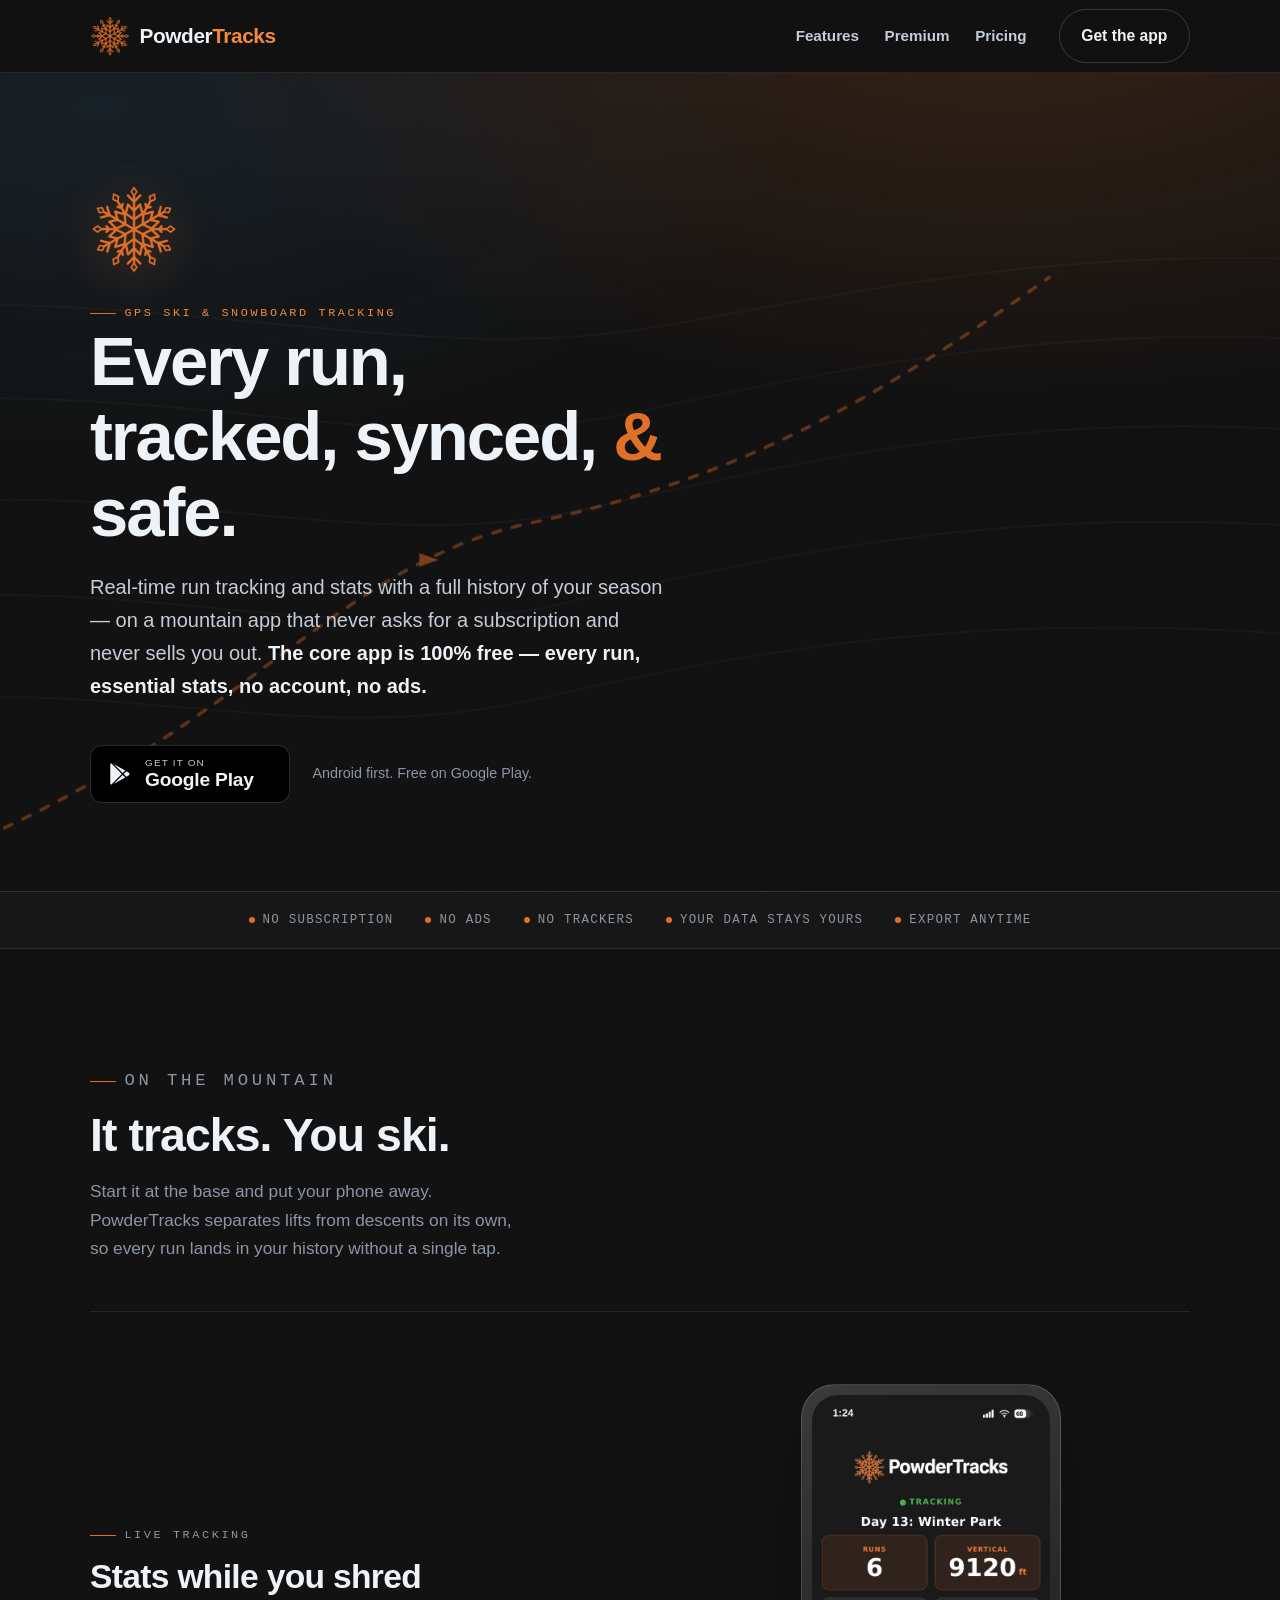
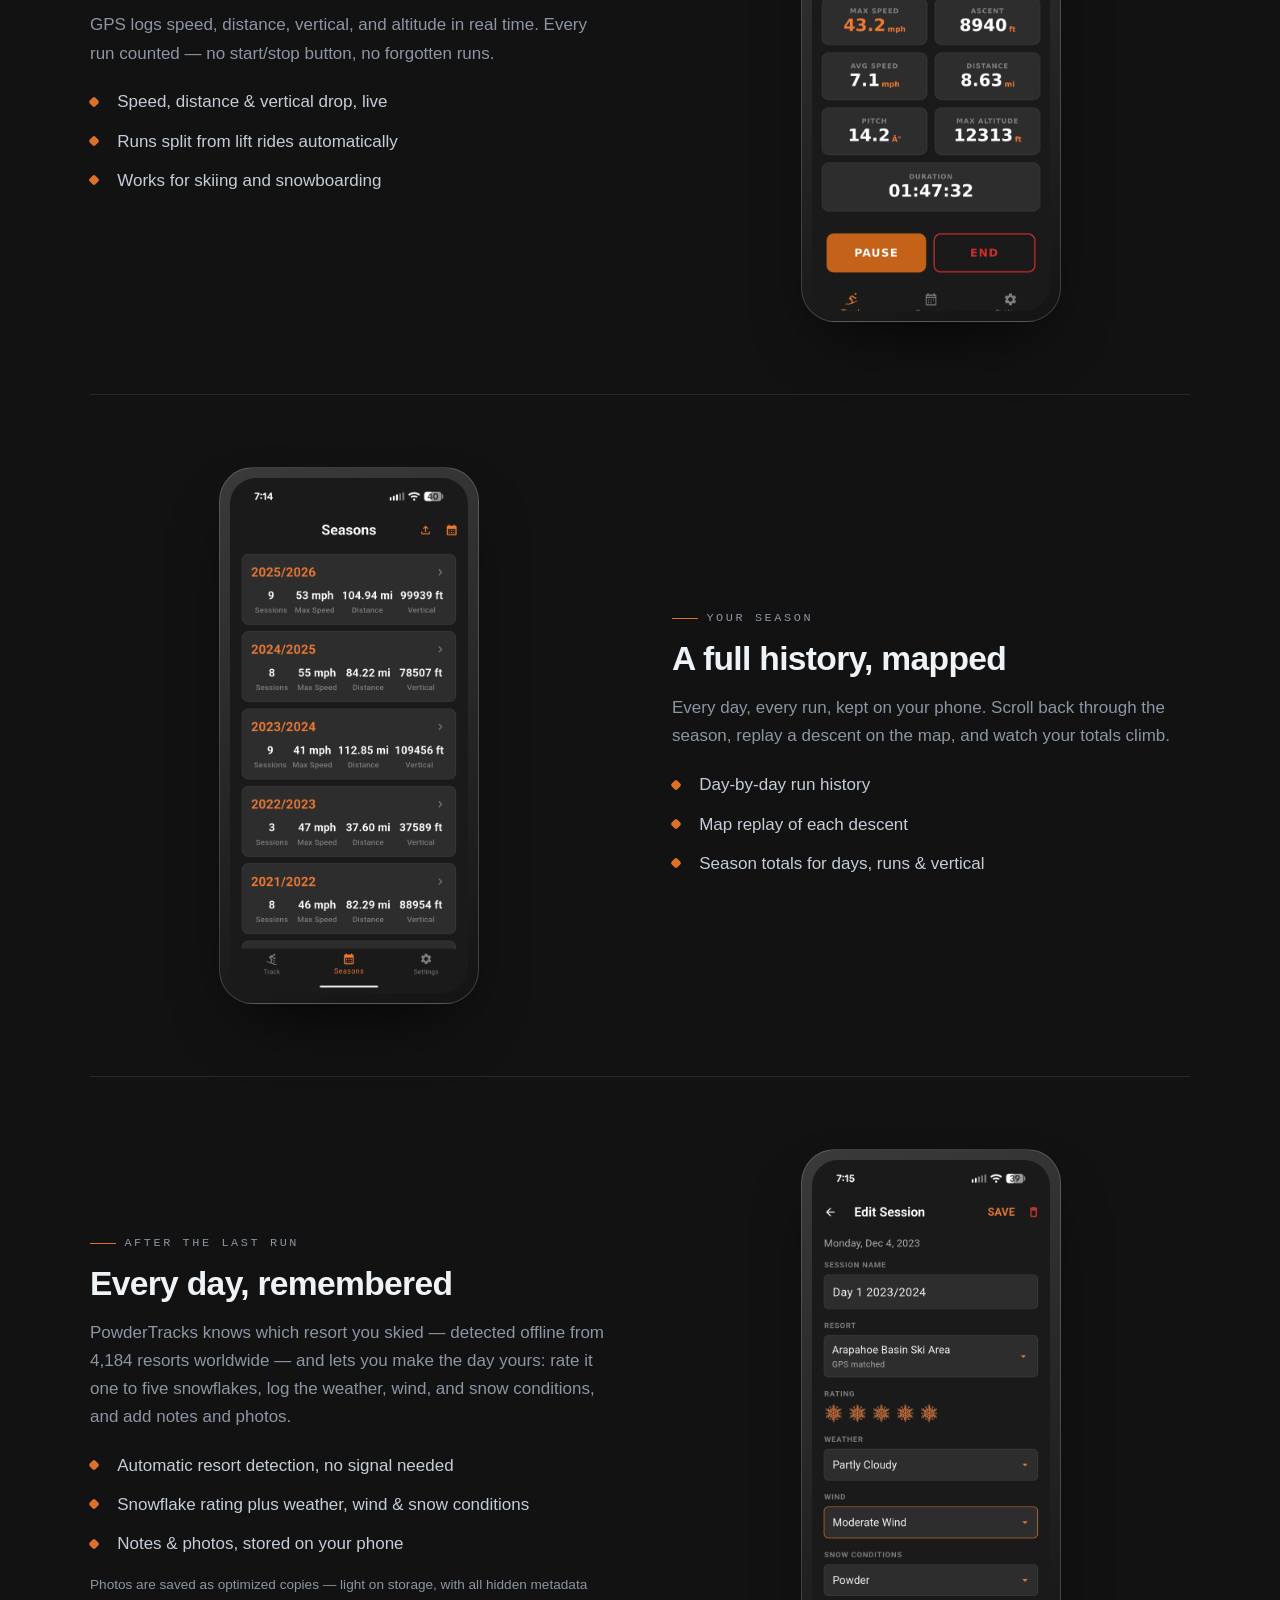
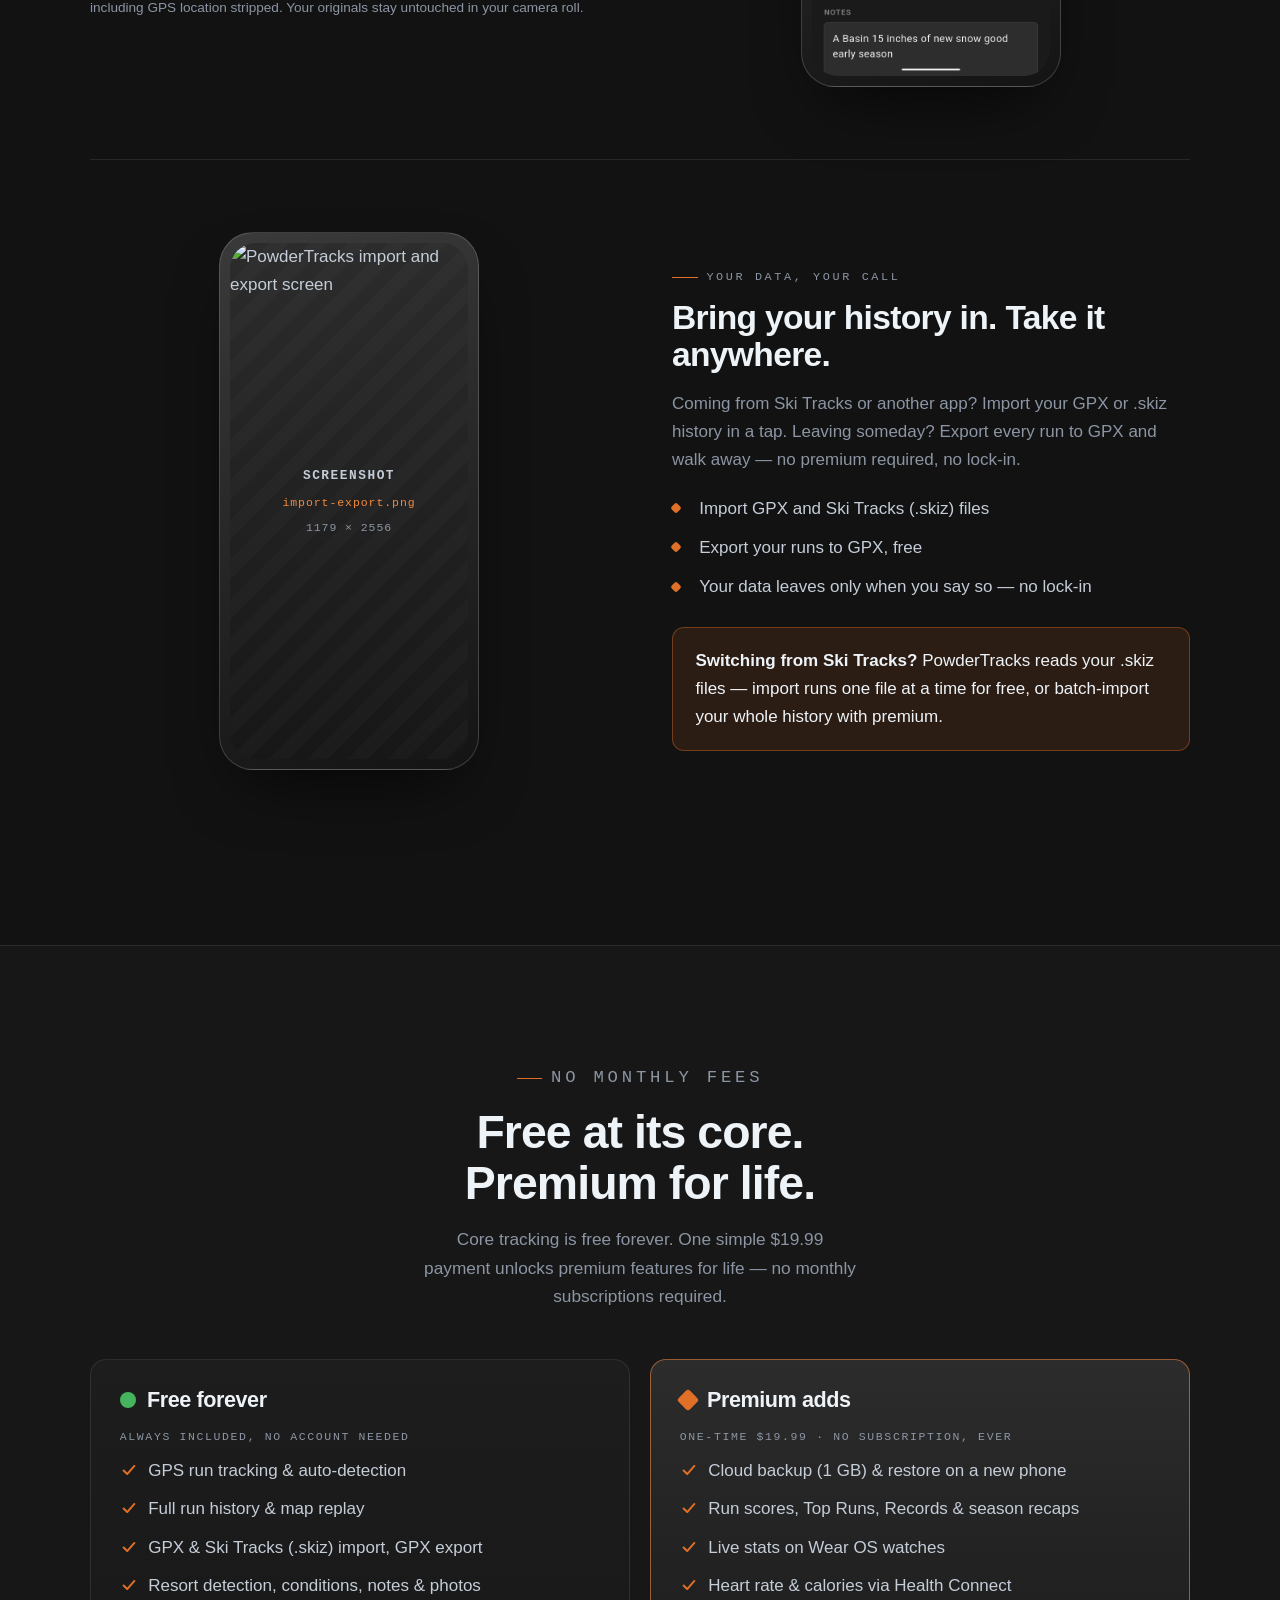
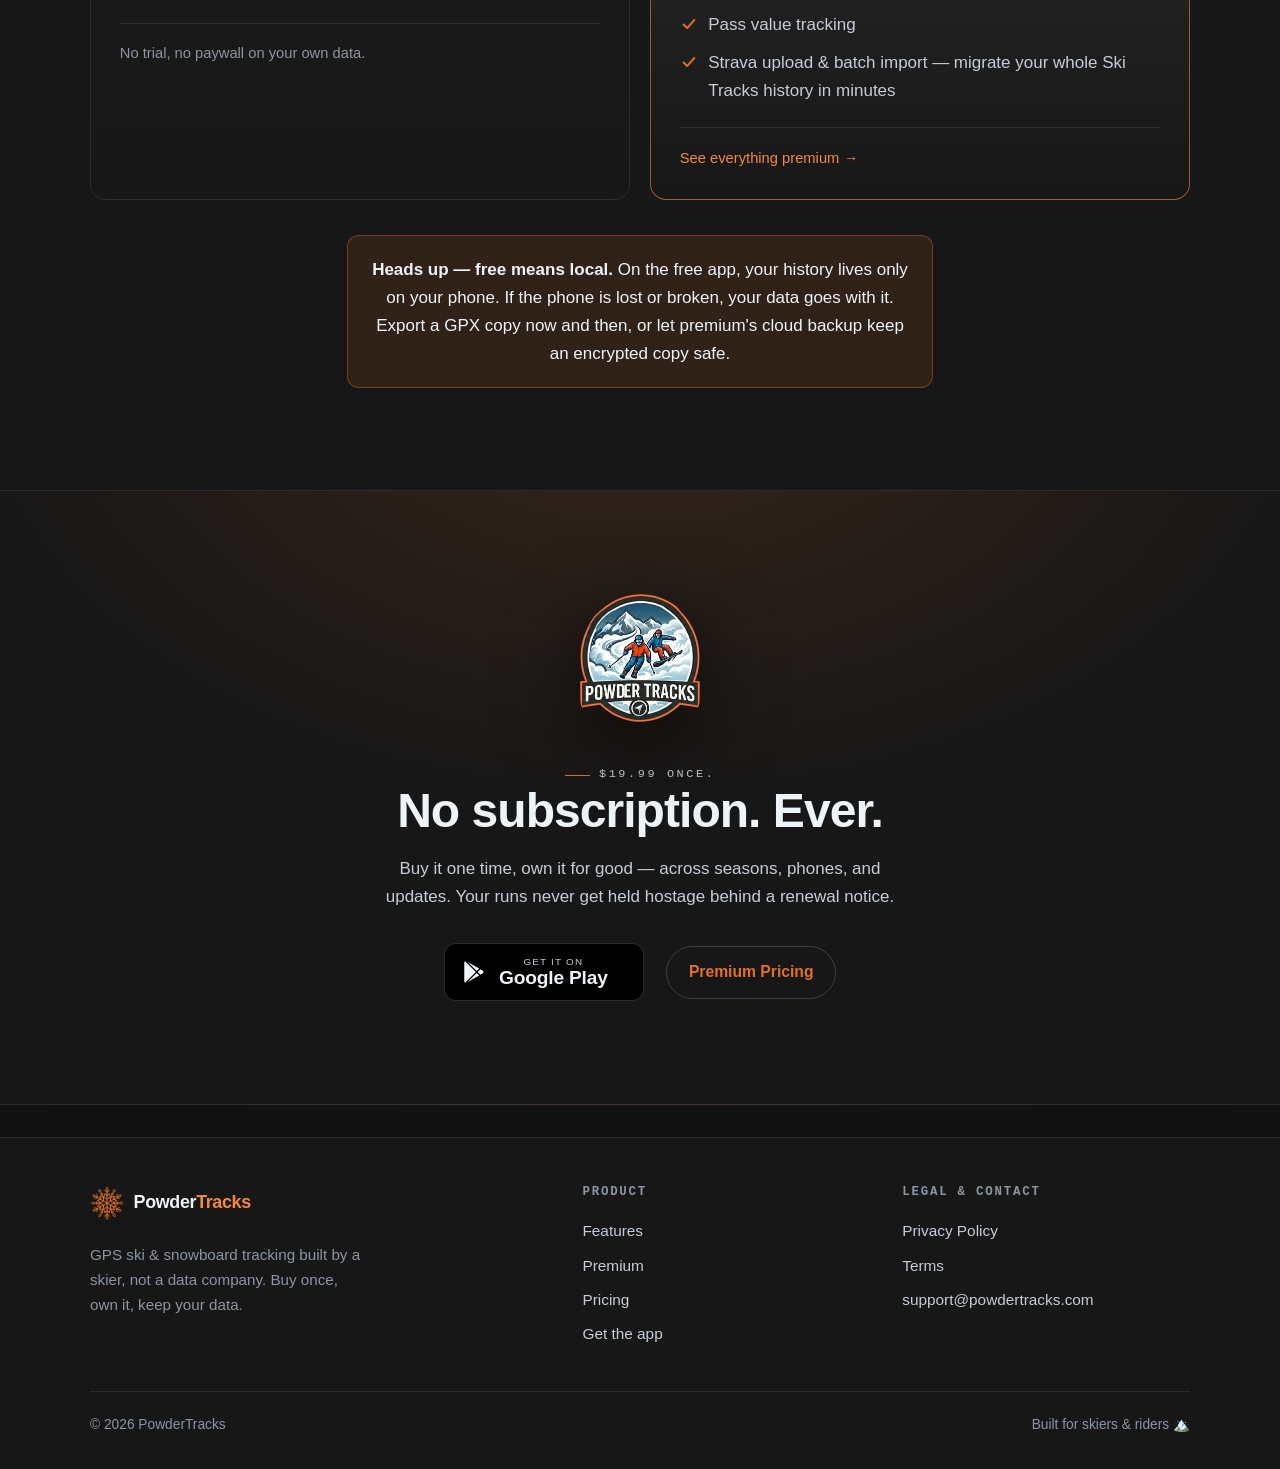
==== index.html @ b5302430 "chore: organize images into brand/social/screenshots subfolders; wire in real screenshots - images/ " ====
<!DOCTYPE html>
<html lang="en">
<head>
  <meta charset="UTF-8">
  <meta name="viewport" content="width=device-width, initial-scale=1">
  <title>PowderTracks — Every run, tracked, synced, and safe</title>
  <meta name="description" content="Free GPS ski & snowboard tracking — every run, every stat, no account. Premium is $19.99 once. No subscription, ever.">
  <meta name="theme-color" content="#121212">
  <link rel="icon" href="favicon.svg" type="image/svg+xml">
  <link rel="apple-touch-icon" href="images/brand/logo-256.png">
  <meta property="og:title" content="PowderTracks — Every run, tracked, synced, and safe">
  <meta property="og:description" content="Free GPS ski & snowboard tracking — every run, every stat, no account. Premium is $19.99 once. No subscription, ever.">
  <meta property="og:type" content="website">
  <meta property="og:image" content="images/social/og-cover.png">
  <meta name="twitter:card" content="summary_large_image">
  <meta name="twitter:image" content="images/social/og-cover.png">
  <link rel="stylesheet" href="styles.css">
</head>
<body>

  <header class="site-header">
    <div class="wrap">
      <a class="brand" href="index.html">
        <img src="images/brand/snowflake_orange_176.png" alt="" width="34" height="34">
        <span>Powder<b>Tracks</b></span>
      </a>
      <nav class="header-nav" aria-label="Primary">
        <a class="link" href="#features">Features</a>
        <a class="link" href="premium.html">Premium</a>
        <a class="link" href="pricing.html">Pricing</a>
        <a class="btn btn-ghost header-cta" href="#get">Get the app</a>
      </nav>
    </div>
  </header>

  <main>

    <!-- HERO -->
    <section class="hero">
      <svg class="hero-contours" viewBox="0 0 1200 600" preserveAspectRatio="xMidYMid slice" aria-hidden="true" focusable="false">
        <g fill="none" stroke="#ffffff" stroke-opacity="0.06" stroke-width="1.5">
          <path d="M-50 470 C 200 430 340 500 520 460 S 900 380 1250 430"/>
          <path d="M-50 400 C 210 350 360 430 540 390 S 920 300 1250 350"/>
          <path d="M-50 330 C 220 280 380 360 560 320 S 940 230 1250 280"/>
          <path d="M-50 250 C 240 210 400 290 590 250 S 960 170 1250 210"/>
          <path d="M-50 175 C 260 150 430 220 620 185 S 980 115 1250 150"/>
        </g>
        <path class="trail" d="M120 560 C 320 470 380 360 520 330 S 760 250 900 150" fill="none" stroke="#e07028" stroke-opacity="0.75" stroke-width="2.5" stroke-dasharray="6 9" stroke-linecap="round"/>
        <circle cx="120" cy="560" r="5" fill="#e07028"/>
        <!-- Marker rides DOWNHILL from summit (900,150) to base (120,560): keyPoints 1;0 reverses the path.
             Triangle points +x locally; a fixed rotate=150 aims it down-slope (down and to the left) the whole way. -->
        <path id="marker" d="M9 0 L-5 5 L-5 -5 Z" fill="#e07028" opacity="0">
          <animateMotion dur="2.4s" begin="0.5s" fill="freeze" rotate="150"
            keyPoints="1;0" keyTimes="0;1" calcMode="linear"
            path="M120 560 C 320 470 380 360 520 330 S 760 250 900 150"/>
          <set attributeName="opacity" to="1" begin="0.5s" fill="freeze"/>
        </path>
        <!-- Static fallback shown only under prefers-reduced-motion, resting at the base, same down-slope aim -->
        <path class="marker-static" d="M9 0 L-5 5 L-5 -5 Z" transform="translate(120 560) rotate(150)" fill="#e07028"/>
      </svg>

      <div class="snow" aria-hidden="true"><i></i><i></i><i></i><i></i><i></i><i></i><i></i><i></i><i></i><i></i><i></i><i></i><i></i><i></i></div>

      <div class="wrap">
        <img class="hero-badge" src="images/brand/snowflake_orange_1024.png" alt="PowderTracks" width="88" height="88">
        <p class="eyebrow">GPS ski &amp; snowboard tracking</p>
        <h1>Every run, tracked, synced, <span class="amp">&amp;</span> safe.</h1>
        <p class="hero-sub">Real-time run tracking and stats with a full history of your season — on a mountain app that never asks for a subscription and never sells you out. <strong>The core app is 100% free — every run, essential stats, no account, no ads.</strong></p>

        <div class="hero-actions" style="margin-top:2.6rem;">
          <a class="playbadge" href="#" aria-label="Get it on Google Play">
            <svg viewBox="0 0 24 24" fill="currentColor" aria-hidden="true"><path d="M3,20.5V3.5C3,2.91 3.34,2.39 3.84,2.15L13.69,12L3.84,21.85C3.34,21.6 3,21.09 3,20.5M16.81,15.12L6.05,21.34L14.54,12.85L16.81,15.12M20.16,10.81C20.5,11.08 20.75,11.5 20.75,12C20.75,12.5 20.53,12.9 20.18,13.18L17.89,14.5L15.39,12L17.89,9.5L20.16,10.81M6.05,2.66L16.81,8.88L14.54,11.15L6.05,2.66Z"/></svg>
            <span class="lines">
              <span class="small">Get it on</span>
              <span class="big">Google Play</span>
            </span>
          </a>
          <span class="hero-note">Android first. Free on Google Play.</span>
        </div>
      </div>
    </section>

    <!-- TRUST STRIP -->
    <section class="trust">
      <div class="wrap">
        <ul>
          <li>No subscription</li>
          <li>No ads</li>
          <li>No trackers</li>
          <li>Your data stays yours</li>
          <li>Export anytime</li>
        </ul>
      </div>
    </section>

    <!-- FEATURES with screenshot slots -->
    <section class="section" id="features">
      <div class="wrap">
        <div class="section-head">
          <p class="eyebrow">On the mountain</p>
          <h2>It tracks. You ski.</h2>
          <p>Start it at the base and put your phone away. PowderTracks separates lifts from descents on its own, so every run lands in your history without a single tap.</p>
        </div>

        <!-- Feature 1 -->
        <div class="feature-row">
          <div class="feature-copy">
            <p class="eyebrow">Live tracking</p>
            <h3>Stats while you shred</h3>
            <p>GPS logs speed, distance, vertical, and altitude in real time. Every run counted — no start/stop button, no forgotten runs.</p>
            <ul class="feature-list">
              <li>Speed, distance &amp; vertical drop, live</li>
              <li>Runs split from lift rides automatically</li>
              <li>Works for skiing and snowboarding</li>
            </ul>
          </div>
          <div class="feature-media">
            <div class="phone">
              <div class="phone-screen">
                <img src="images/screenshots/live-tracking.png" alt="PowderTracks live run tracking screen" width="1179" height="2556" loading="lazy">
              </div>
            </div>
          </div>
        </div>

        <!-- Feature 2 -->
        <div class="feature-row reverse">
          <div class="feature-copy">
            <p class="eyebrow">Your season</p>
            <h3>A full history, mapped</h3>
            <p>Every day, every run, kept on your phone. Scroll back through the season, replay a descent on the map, and watch your totals climb.</p>
            <ul class="feature-list">
              <li>Day-by-day run history</li>
              <li>Map replay of each descent</li>
              <li>Season totals for days, runs &amp; vertical</li>
            </ul>
          </div>
          <div class="feature-media">
            <div class="phone">
              <div class="phone-screen">
                <img src="images/screenshots/history.png" alt="PowderTracks run history and map screen" width="1179" height="2556" loading="lazy">
              </div>
            </div>
          </div>
        </div>

        <!-- Feature 3 (free): Day details -->
        <div class="feature-row">
          <div class="feature-copy">
            <p class="eyebrow">After the last run</p>
            <h3>Every day, remembered</h3>
            <p>PowderTracks knows which resort you skied — detected offline from 4,184 resorts worldwide — and lets you make the day yours: rate it one to five snowflakes, log the weather, wind, and snow conditions, and add notes and photos.</p>
            <ul class="feature-list">
              <li>Automatic resort detection, no signal needed</li>
              <li>Snowflake rating plus weather, wind &amp; snow conditions</li>
              <li>Notes &amp; photos, stored on your phone</li>
            </ul>
            <p style="font-size:.85rem;">Photos are saved as optimized copies — light on storage, with all hidden metadata including GPS location stripped. Your originals stay untouched in your camera roll.</p>
          </div>
          <div class="feature-media">
            <div class="phone">
              <div class="phone-screen">
                <img src="images/screenshots/day-details.png" alt="PowderTracks day details screen — resort, rating, conditions, notes and photos" width="1179" height="2556" loading="lazy">
              </div>
            </div>
          </div>
        </div>

        <!-- Feature 4 -->
        <div class="feature-row reverse">
          <div class="feature-copy">
            <p class="eyebrow">Your data, your call</p>
            <h3>Bring your history in. Take it anywhere.</h3>
            <p>Coming from Ski Tracks or another app? Import your GPX or .skiz history in a tap. Leaving someday? Export every run to GPX and walk away — no premium required, no lock-in.</p>
            <ul class="feature-list">
              <li>Import GPX and Ski Tracks (.skiz) files</li>
              <li>Export your runs to GPX, free</li>
              <li>Your data leaves only when you say so — no lock-in</li>
            </ul>
            <div class="callout">
              <p><strong>Switching from Ski Tracks?</strong> PowderTracks reads your .skiz files — import runs one file at a time for free, or batch-import your whole history with premium.</p>
            </div>
          </div>
          <div class="feature-media">
            <div class="phone">
              <div class="phone-screen">
                <!-- TODO: drop in real 1179×2556 PNG at images/screenshots/import-export.png -->
                <img src="images/screenshots/import-export.png" alt="PowderTracks import and export screen" width="1179" height="2556" loading="lazy">
                <div class="ph-label" aria-hidden="true"><b>Screenshot</b><span>import-export.png</span>1179 × 2556</div>
              </div>
            </div>
          </div>
        </div>
      </div>
    </section>

    <!-- FREE vs PREMIUM -->
    <section class="section" id="whats-included" style="background:var(--ink-2);border-top:1px solid var(--line);">
      <div class="wrap">
        <div class="section-head center">
          <p class="eyebrow" style="justify-content:center;">No monthly fees</p>
          <h2>Free at its core.<br>Premium for life.</h2>
          <p style="margin-inline:auto;">Core tracking is free forever. One simple $19.99 payment unlocks premium features for life — no monthly subscriptions required.</p>
        </div>

        <div class="tiers">
          <div class="tier">
            <div class="tier-head">
              <span class="marker green" aria-hidden="true"></span>
              <h3>Free forever</h3>
            </div>
            <p class="kicker">Always included, no account needed</p>
            <ul>
              <li><svg viewBox="0 0 20 20" fill="none" stroke="currentColor" stroke-width="2.2" stroke-linecap="round" stroke-linejoin="round" aria-hidden="true"><path d="M4 10.5l4 4 8-9"/></svg>GPS run tracking &amp; auto-detection</li>
              <li><svg viewBox="0 0 20 20" fill="none" stroke="currentColor" stroke-width="2.2" stroke-linecap="round" stroke-linejoin="round" aria-hidden="true"><path d="M4 10.5l4 4 8-9"/></svg>Full run history &amp; map replay</li>
              <li><svg viewBox="0 0 20 20" fill="none" stroke="currentColor" stroke-width="2.2" stroke-linecap="round" stroke-linejoin="round" aria-hidden="true"><path d="M4 10.5l4 4 8-9"/></svg>GPX &amp; Ski Tracks (.skiz) import, GPX export</li>
              <li><svg viewBox="0 0 20 20" fill="none" stroke="currentColor" stroke-width="2.2" stroke-linecap="round" stroke-linejoin="round" aria-hidden="true"><path d="M4 10.5l4 4 8-9"/></svg>Resort detection, conditions, notes &amp; photos</li>
            </ul>
            <p class="foot">No trial, no paywall on your own data.</p>
          </div>

          <div class="tier premium">
            <div class="tier-head">
              <span class="marker diamond" aria-hidden="true"></span>
              <h3>Premium adds</h3>
            </div>
            <p class="kicker">One-time $19.99 · no subscription, ever</p>
            <ul>
              <li><svg viewBox="0 0 20 20" fill="none" stroke="currentColor" stroke-width="2.2" stroke-linecap="round" stroke-linejoin="round" aria-hidden="true"><path d="M4 10.5l4 4 8-9"/></svg>Cloud backup (1&nbsp;GB) &amp; restore on a new phone</li>
              <li><svg viewBox="0 0 20 20" fill="none" stroke="currentColor" stroke-width="2.2" stroke-linecap="round" stroke-linejoin="round" aria-hidden="true"><path d="M4 10.5l4 4 8-9"/></svg>Run scores, Top Runs, Records &amp; season recaps</li>
              <li><svg viewBox="0 0 20 20" fill="none" stroke="currentColor" stroke-width="2.2" stroke-linecap="round" stroke-linejoin="round" aria-hidden="true"><path d="M4 10.5l4 4 8-9"/></svg>Live stats on Wear OS watches</li>
              <li><svg viewBox="0 0 20 20" fill="none" stroke="currentColor" stroke-width="2.2" stroke-linecap="round" stroke-linejoin="round" aria-hidden="true"><path d="M4 10.5l4 4 8-9"/></svg>Heart rate &amp; calories via Health Connect</li>
              <li><svg viewBox="0 0 20 20" fill="none" stroke="currentColor" stroke-width="2.2" stroke-linecap="round" stroke-linejoin="round" aria-hidden="true"><path d="M4 10.5l4 4 8-9"/></svg>Pass value tracking</li>
              <li><svg viewBox="0 0 20 20" fill="none" stroke="currentColor" stroke-width="2.2" stroke-linecap="round" stroke-linejoin="round" aria-hidden="true"><path d="M4 10.5l4 4 8-9"/></svg>Strava upload &amp; batch import — migrate your whole Ski Tracks history in minutes</li>
            </ul>
            <p class="foot"><a href="premium.html">See everything premium →</a></p>
          </div>
        </div>

        <div class="callout center" style="margin-top:2.2rem;max-width:62ch;">
          <p><strong>Heads up — free means local.</strong> On the free app, your history lives only on your phone. If the phone is lost or broken, your data goes with it. Export a GPX copy now and then, or let premium's cloud backup keep an encrypted copy safe.</p>
        </div>
      </div>
    </section>

    <!-- MANIFESTO + DOWNLOAD -->
    <section class="section band" id="get">
      <div class="wrap">
        <img class="appicon" src="images/brand/logo-256.png" alt="PowderTracks app icon" width="120" height="128">
        <p class="eyebrow" style="justify-content:center;">$19.99 once.</p>
        <h2>No subscription. Ever.</h2>
        <p>Buy it one time, own it for good — across seasons, phones, and updates. Your runs never get held hostage behind a renewal notice.</p>
        <div class="hero-actions">
          <a class="playbadge" href="#" aria-label="Get it on Google Play">
            <svg viewBox="0 0 24 24" fill="currentColor" aria-hidden="true"><path d="M3,20.5V3.5C3,2.91 3.34,2.39 3.84,2.15L13.69,12L3.84,21.85C3.34,21.6 3,21.09 3,20.5M16.81,15.12L6.05,21.34L14.54,12.85L16.81,15.12M20.16,10.81C20.5,11.08 20.75,11.5 20.75,12C20.75,12.5 20.53,12.9 20.18,13.18L17.89,14.5L15.39,12L17.89,9.5L20.16,10.81M6.05,2.66L16.81,8.88L14.54,11.15L6.05,2.66Z"/></svg>
            <span class="lines">
              <span class="small">Get it on</span>
              <span class="big">Google Play</span>
            </span>
          </a>
          <a class="btn btn-outline" href="pricing.html">Premium Pricing</a>
        </div>
      </div>
    </section>

  </main>

  <footer class="site-footer">
    <div class="wrap">
      <div class="footer-grid">
        <div class="footer-brand">
          <a class="brand" href="index.html">
            <img src="images/brand/snowflake_orange_176.png" alt="" width="30" height="30">
            <span>Powder<b>Tracks</b></span>
          </a>
          <p>GPS ski &amp; snowboard tracking built by a skier, not a data company. Buy once, own it, keep your data.</p>
        </div>
        <div class="footer-col">
          <h4>Product</h4>
          <a href="#features">Features</a>
          <a href="premium.html">Premium</a>
          <a href="pricing.html">Pricing</a>
          <a href="#get">Get the app</a>
        </div>
        <div class="footer-col">
          <h4>Legal &amp; contact</h4>
          <a href="privacy.html">Privacy Policy</a>
          <a href="terms.html">Terms</a>
          <a href="mailto:support@powdertracks.com">support@powdertracks.com</a>
        </div>
      </div>
      <div class="footer-base">
        <span>© 2026 PowderTracks</span>
        <span>Built for skiers &amp; riders 🏔️</span>
      </div>
    </div>
  </footer>

</body>
</html>
---- styles.css ----
/* PowderTracks marketing site
   Dark theme · brand orange #E07028 · mobile-first · no external requests
   ------------------------------------------------------------------ */

*,
*::before,
*::after { box-sizing: border-box; }

* { margin: 0; }

:root {
  /* Surfaces — app-matched near-black neutrals */
  --ink:        #121212;
  --ink-2:      #171717;
  --surface:    #1d1d1d;
  --surface-2:  #2c2c2c;
  --line:       rgba(255, 255, 255, .09);
  --line-strong:rgba(255, 255, 255, .17);

  /* Ink on dark */
  --snow:       #eef3f8;
  --snow-dim:   #c4cdd8;
  --muted:      #8b95a3;

  /* Brand */
  --orange:     #e07028;
  --orange-2:   #f3893c;
  --orange-soft:rgba(224, 112, 40, .13);

  /* Trail markers (ski difficulty vernacular) */
  --green:      #46b45f;
  --blue:       #4b9fe1;

  /* Type */
  --sans: -apple-system, BlinkMacSystemFont, "Segoe UI", Roboto, Helvetica, Arial, "Apple Color Emoji", sans-serif;
  --mono: ui-monospace, "SF Mono", "Cascadia Code", "Roboto Mono", Menlo, Consolas, monospace;

  /* Layout */
  --wrap: 1140px;
  --gap:  clamp(1.25rem, 4vw, 2.5rem);
  --radius: 16px;
}

html {
  -webkit-text-size-adjust: 100%;
  scroll-behavior: smooth;
}

body {
  font-family: var(--sans);
  background: var(--ink);
  color: var(--snow-dim);
  line-height: 1.65;
  font-size: 1.0625rem;
  -webkit-font-smoothing: antialiased;
  text-rendering: optimizeLegibility;
  overflow-x: hidden;
}

@media (prefers-reduced-motion: reduce) {
  html { scroll-behavior: auto; }
  * { animation-duration: .001ms !important; animation-iteration-count: 1 !important; transition-duration: .001ms !important; }
}

img { max-width: 100%; display: block; height: auto; }
a { color: var(--orange-2); text-decoration: none; }
a:hover { color: var(--orange); }

:focus-visible {
  outline: 2px solid var(--orange-2);
  outline-offset: 3px;
  border-radius: 4px;
}

h1, h2, h3, h4 {
  color: var(--snow);
  line-height: 1.1;
  font-weight: 800;
  letter-spacing: -.02em;
}

.wrap { width: 100%; max-width: var(--wrap); margin-inline: auto; padding-inline: 1.25rem; }

/* Eyebrow — instrument-panel label ------------------------------- */
.eyebrow {
  font-family: var(--mono);
  font-size: .74rem;
  letter-spacing: .22em;
  text-transform: uppercase;
  color: var(--orange-2);
  display: inline-flex;
  align-items: center;
  gap: .55rem;
}
.eyebrow::before {
  content: "";
  width: 1.6rem;
  height: 1px;
  background: var(--orange);
}

/* Buttons -------------------------------------------------------- */
.btn {
  display: inline-flex;
  align-items: center;
  gap: .5rem;
  font-weight: 700;
  font-size: .98rem;
  padding: .8rem 1.35rem;
  border-radius: 999px;
  border: 1px solid transparent;
  cursor: pointer;
  transition: transform .15s ease, background .15s ease, border-color .15s ease;
  white-space: nowrap;
}
.btn-primary {
  background: var(--orange);
  color: #180b02;
}
.btn-primary:hover { background: var(--orange-2); color: #180b02; transform: translateY(-1px); }
.btn-ghost {
  background: transparent;
  color: var(--snow);
  border-color: var(--line-strong);
}
.btn-ghost:hover { color: var(--snow); border-color: var(--orange); transform: translateY(-1px); }
.btn-outline {
  background: transparent;
  color: var(--orange);
  border-color: var(--line-strong);   /* visible oval like the ghost button */
}
.btn-outline:hover { color: #fff; background: var(--orange); border-color: var(--orange); transform: translateY(-1px); }

/* Header --------------------------------------------------------- */
.site-header {
  position: sticky;
  top: 0;
  z-index: 50;
  background: color-mix(in srgb, var(--ink) 82%, transparent);
  backdrop-filter: saturate(140%) blur(12px);
  border-bottom: 1px solid var(--line);
}
.site-header .wrap {
  display: flex;
  align-items: center;
  gap: 1rem;
  height: 72px;
}
.brand {
  display: inline-flex;
  align-items: center;
  gap: .6rem;
  color: var(--snow);
  font-weight: 800;
  letter-spacing: -.02em;
  font-size: 1.12rem;
}
.brand:hover { color: var(--snow); }
.brand img { width: 34px; height: auto; }
.brand b { color: var(--orange-2); font-weight: 800; }
/* Header brand gets more presence (footer brand stays at base size) */
.site-header .brand { font-size: 1.3rem; }
.site-header .brand img { width: 40px; }
.header-nav { margin-left: auto; display: flex; align-items: center; gap: 1.6rem; }
.header-nav .link { color: var(--snow-dim); font-weight: 600; font-size: .95rem; }
.header-nav .link:hover { color: var(--snow); }
.header-cta { margin-left: .4rem; }
@media (max-width: 720px) {
  /* No hamburger, no JS: let the header wrap so every link stays
     visible and keyboard-focusable, just smaller and tighter. */
  .site-header .wrap { flex-wrap: wrap; height: auto; padding-block: .55rem; row-gap: .4rem; }
  .header-nav { margin-left: auto; gap: .35rem 1.05rem; flex-wrap: wrap; justify-content: flex-end; }
  .header-nav .link { font-size: .9rem; }
  .header-cta { margin-left: .25rem; padding: .55rem 1rem; font-size: .9rem; }
}

/* Section rhythm ------------------------------------------------- */
.section { padding-block: clamp(3.5rem, 8vw, 6.5rem); }
.section-tight { padding-block: clamp(2.5rem, 6vw, 4rem); }
.section-head { max-width: 46ch; margin-bottom: clamp(2rem, 5vw, 3rem); }
.section-head h2 { font-size: clamp(1.9rem, 4.4vw, 2.9rem); margin-top: .9rem; }
.section-head p { margin-top: 1rem; color: var(--muted); font-size: 1.08rem; }
.center { text-align: center; margin-inline: auto; }

/* Hero ----------------------------------------------------------- */
.hero {
  position: relative;
  overflow: clip;
  padding-block: clamp(3.5rem, 9vw, 7rem) clamp(3rem, 7vw, 5.5rem);
  border-bottom: 1px solid var(--line);
  background:
    radial-gradient(120% 90% at 78% -10%, rgba(224,112,40,.18), transparent 55%),
    radial-gradient(90% 70% at 8% 4%, rgba(75,159,225,.10), transparent 60%),
    var(--ink);
}
.hero-contours {
  position: absolute;
  inset: 0;
  width: 100%;
  height: 100%;
  pointer-events: none;
  opacity: .5;
  z-index: 0;
}
.hero .wrap { position: relative; z-index: 1; }
.hero-badge {
  width: clamp(60px, 13vw, 88px);
  margin-bottom: 1.4rem;
  filter: drop-shadow(0 8px 24px rgba(224,112,40,.35));
}
.hero h1 {
  font-size: clamp(2.4rem, 6.2vw, 4.3rem);
  max-width: 15ch;
  letter-spacing: -.03em;
}
.hero h1 .amp { color: var(--orange); }
.hero-sub {
  margin-top: 1.3rem;
  max-width: 52ch;
  font-size: clamp(1.05rem, 2.2vw, 1.25rem);
  color: var(--snow-dim);
}
.hero-sub strong { color: var(--snow); font-weight: 700; }

/* Price manifesto ------------------------------------------------ */
.price-card {
  margin-top: 2.4rem;
  display: inline-flex;
  flex-direction: column;
  gap: .35rem;
  padding: 1.5rem 1.8rem;
  background: linear-gradient(180deg, var(--surface-2), var(--surface));
  border: 1px solid var(--line-strong);
  border-radius: var(--radius);
  box-shadow: 0 22px 60px -30px rgba(0,0,0,.9);
}
.price-figure {
  display: flex;
  align-items: baseline;
  gap: .5rem;
  font-family: var(--mono);
}
.price-figure .amt {
  font-size: clamp(3rem, 9vw, 4.6rem);
  font-weight: 700;
  color: var(--snow);
  letter-spacing: -.03em;
  line-height: 1;
  font-variant-numeric: tabular-nums;
}
.price-figure .once {
  font-size: 1.05rem;
  letter-spacing: .18em;
  text-transform: uppercase;
  color: var(--orange-2);
}
.price-lines {
  font-weight: 700;
  color: var(--snow);
  font-size: 1.05rem;
  letter-spacing: -.01em;
}
.price-lines .no-sub { color: var(--snow); font-weight: 700; }

.hero-actions {
  margin-top: 2rem;
  display: flex;
  flex-wrap: wrap;
  gap: 1rem 1.4rem;
  align-items: center;
}
.hero-note { color: var(--muted); font-size: .9rem; }

/* Hero intro animation — JS-free, one-time on load ---------------- */
/* 1) Content rises in, staggered */
.hero .wrap > * { animation: hero-rise .6s ease both; }
.hero .wrap > *:nth-child(1) { animation-delay: 0ms; }
.hero .wrap > *:nth-child(2) { animation-delay: 90ms; }
.hero .wrap > *:nth-child(3) { animation-delay: 180ms; }
.hero .wrap > *:nth-child(4) { animation-delay: 270ms; }
.hero .wrap > *:nth-child(5) { animation-delay: 360ms; }
.hero .wrap > *:nth-child(6) { animation-delay: 450ms; }
@keyframes hero-rise {
  from { opacity: 0; transform: translateY(14px); }
  to   { opacity: 1; transform: none; }
}

/* 2) Trail fades in; the orange marker rides DOWN it via SVG <animateMotion>.
   The static fallback triangle only appears under reduced motion. */
.trail { animation: trail-fade .7s ease both; }
@keyframes trail-fade { from { opacity: 0; } to { opacity: 1; } }

.marker-static { display: none; }

/* 3) Light, looping snow — decorative, below the text */
.snow {
  position: absolute;
  inset: 0;
  overflow: hidden;
  pointer-events: none;
  z-index: 0;
}
.snow i {
  position: absolute;
  top: 0;
  width: 11px;
  height: 11px;
  border-radius: 50%;
  background: radial-gradient(circle, rgba(255,255,255,.9), rgba(255,255,255,0) 70%);
  opacity: 0;
  animation: snowfall linear infinite;
  will-change: transform;
}
@keyframes snowfall {
  0%   { transform: translateY(-10vh) translateX(0); opacity: 0; }
  8%   { opacity: var(--op, .45); }
  92%  { opacity: var(--op, .45); }
  100% { transform: translateY(112vh) translateX(var(--dx, 20px)); opacity: 0; }
}
.snow i:nth-child(1)  { left:  4%; width: 11px; height: 11px; --dx:  18px; --op: .45; animation-duration: 11s;   animation-delay:  -2s; }
.snow i:nth-child(2)  { left: 12%; width:  9px; height:  9px; --dx: -14px; --op: .40; animation-duration: 9s;    animation-delay:  -5s; }
.snow i:nth-child(3)  { left: 20%; width: 12px; height: 12px; --dx:  22px; --op: .50; animation-duration: 13s;   animation-delay:  -8s; }
.snow i:nth-child(4)  { left: 28%; width: 11px; height: 11px; --dx: -18px; --op: .45; animation-duration: 10s;   animation-delay:  -1s; }
.snow i:nth-child(5)  { left: 36%; width:  9px; height:  9px; --dx:  16px; --op: .40; animation-duration: 12s;   animation-delay:  -6s; }
.snow i:nth-child(6)  { left: 44%; width: 14px; height: 14px; --dx: -22px; --op: .50; animation-duration: 8.5s;  animation-delay:  -3s; }
.snow i:nth-child(7)  { left: 52%; width: 11px; height: 11px; --dx:  20px; --op: .45; animation-duration: 11.5s; animation-delay:  -9s; }
.snow i:nth-child(8)  { left: 60%; width:  9px; height:  9px; --dx: -16px; --op: .40; animation-duration: 9.5s;  animation-delay:  -4s; }
.snow i:nth-child(9)  { left: 68%; width: 12px; height: 12px; --dx:  24px; --op: .50; animation-duration: 12.5s; animation-delay:  -7s; }
.snow i:nth-child(10) { left: 76%; width: 11px; height: 11px; --dx: -20px; --op: .45; animation-duration: 10.5s; animation-delay:  -2s; }
.snow i:nth-child(11) { left: 84%; width:  9px; height:  9px; --dx:  18px; --op: .40; animation-duration: 13.5s; animation-delay: -10s; }
.snow i:nth-child(12) { left: 92%; width: 12px; height: 12px; --dx: -24px; --op: .50; animation-duration: 9s;    animation-delay:  -5s; }
.snow i:nth-child(13) { left:  8%; width:  9px; height:  9px; --dx:  14px; --op: .38; animation-duration: 14s;   animation-delay: -11s; }
.snow i:nth-child(14) { left: 96%; width: 11px; height: 11px; --dx: -18px; --op: .45; animation-duration: 11s;   animation-delay:  -6s; }

/* Respect reduced motion — no intro motion, no snow, marker static at base */
@media (prefers-reduced-motion: reduce) {
  .hero .wrap > * { animation: none; opacity: 1; transform: none; }
  .trail { animation: none; opacity: 1; }
  #marker { display: none; }              /* hide the animated marker */
  .marker-static { display: block; }      /* show the static one at the base */
  .snow { display: none; }
}

/* Google Play badge placeholder ---------------------------------- */
.playbadge {
  display: inline-flex;
  align-items: center;
  gap: .75rem;
  padding: .7rem 1.15rem .7rem 1rem;
  border: 1px solid var(--line-strong);
  border-radius: 12px;
  background: #000;
  color: var(--snow);
  min-width: 200px;
}
.playbadge:hover { color: var(--snow); border-color: var(--line-strong); }
.playbadge svg { width: 26px; height: 26px; flex: none; }
.playbadge .lines { display: flex; flex-direction: column; line-height: 1.15; }
.playbadge .small { font-size: .62rem; letter-spacing: .12em; text-transform: uppercase; color: var(--snow-dim); }
.playbadge .big { font-size: 1.2rem; font-weight: 700; letter-spacing: -.01em; }
.playbadge .tag {
  margin-left: .35rem;
  font-family: var(--mono);
  font-size: .58rem;
  letter-spacing: .1em;
  color: var(--orange-2);
  border: 1px solid var(--orange-soft);
  background: var(--orange-soft);
  padding: .15rem .35rem;
  border-radius: 5px;
  align-self: center;
}

/* Trust strip ---------------------------------------------------- */
.trust {
  border-bottom: 1px solid var(--line);
  background: var(--ink-2);
}
.trust ul {
  list-style: none;
  padding: 1.1rem 0;
  display: flex;
  flex-wrap: wrap;
  gap: .5rem 2rem;
  justify-content: center;
  font-family: var(--mono);
  font-size: .78rem;
  letter-spacing: .1em;
  text-transform: uppercase;
  color: var(--muted);
}
.trust li { display: inline-flex; align-items: center; gap: .5rem; }
.trust li::before { content: ""; width: 6px; height: 6px; border-radius: 50%; background: var(--orange); }

/* Feature rows (with screenshot slots) --------------------------- */
.feature-row {
  display: grid;
  gap: clamp(2rem, 5vw, 4rem);
  align-items: center;
  padding-block: clamp(2.5rem, 6vw, 4.5rem);
  border-top: 1px solid var(--line);
}
.feature-row:first-of-type { border-top: 0; }
.feature-copy h3 { font-size: clamp(1.5rem, 3.4vw, 2.1rem); margin-top: .8rem; }
.feature-copy p { margin-top: 1rem; color: var(--muted); }
.feature-list { list-style: none; padding: 0; margin-top: 1.3rem; display: grid; gap: .7rem; }
.feature-list li { position: relative; padding-left: 1.7rem; color: var(--snow-dim); }
.feature-list li::before {
  content: "";
  position: absolute;
  left: 0; top: .55em;
  width: 8px; height: 8px;
  border-radius: 2px;
  background: var(--orange);
  transform: rotate(45deg);
}
@media (min-width: 860px) {
  .feature-row { grid-template-columns: 1fr 1fr; }
  .feature-row.reverse .feature-media { order: -1; }
}

/* Phone screenshot placeholder — real PNGs drop in later --------- */
.phone {
  width: min(260px, 72vw);
  margin-inline: auto;
  padding: 10px;
  background: linear-gradient(160deg, #3a3a3a, #141414);
  border: 1px solid var(--line-strong);
  border-radius: 34px;
  box-shadow: 0 30px 70px -30px rgba(0,0,0,.9);
}
.phone-screen {
  position: relative;
  aspect-ratio: 1179 / 2556;     /* real device ratio — reserves space, no layout shift */
  border-radius: 26px;
  overflow: hidden;
  background:
    repeating-linear-gradient(135deg, rgba(255,255,255,.02) 0 14px, transparent 14px 28px),
    linear-gradient(180deg, var(--surface-2), var(--ink-2));
  display: grid;
  place-items: center;
}
.phone-screen img { width: 100%; height: 100%; object-fit: cover; }
.phone-screen .ph-label {
  position: absolute;
  inset: 0;
  display: grid;
  place-content: center;
  gap: .4rem;
  text-align: center;
  padding: 1rem;
  font-family: var(--mono);
  font-size: .72rem;
  letter-spacing: .08em;
  color: var(--muted);
}
.phone-screen .ph-label b { color: var(--snow-dim); font-size: .8rem; letter-spacing: .12em; text-transform: uppercase; }
.phone-screen .ph-label span { color: var(--orange-2); }

/* Free vs Premium ------------------------------------------------ */
.tiers {
  display: grid;
  gap: 1.25rem;
}
@media (min-width: 780px) { .tiers { grid-template-columns: 1fr 1fr; } }
.tier {
  background: linear-gradient(180deg, var(--surface), var(--ink-2));
  border: 1px solid var(--line);
  border-radius: var(--radius);
  padding: 1.8rem;
}
.tier.premium { border-color: color-mix(in srgb, var(--orange) 55%, var(--line-strong)); background: linear-gradient(180deg, var(--surface-2), var(--ink-2)); }
.tier-head { display: flex; align-items: center; gap: .7rem; }
.marker { width: 16px; height: 16px; flex: none; }
.marker.green { border-radius: 50%; background: var(--green); }
.marker.diamond { background: var(--orange); transform: rotate(45deg); border-radius: 3px; }
.tier h3 { font-size: 1.35rem; }
.tier .kicker { font-family: var(--mono); font-size: .72rem; letter-spacing: .14em; text-transform: uppercase; color: var(--muted); margin-top: .9rem; }
.tier ul { list-style: none; padding: 0; margin-top: .7rem; display: grid; gap: .65rem; }
.tier li { display: flex; align-items: flex-start; gap: .65rem; color: var(--snow-dim); }
.tier li svg { width: 18px; height: 18px; margin-top: .25em; flex: none; color: var(--orange); }
.tier .foot { margin-top: 1.4rem; padding-top: 1.1rem; border-top: 1px solid var(--line); color: var(--muted); font-size: .92rem; }

/* Manifesto band ------------------------------------------------- */
.band {
  background:
    radial-gradient(90% 120% at 50% -20%, rgba(224,112,40,.16), transparent 60%),
    var(--ink-2);
  border-block: 1px solid var(--line);
  text-align: center;
}
.band h2 { font-size: clamp(1.8rem, 5vw, 3rem); max-width: 20ch; margin-inline: auto; }
.band p { margin: 1.1rem auto 0; max-width: 54ch; color: var(--snow-dim); }
.band .hero-actions { justify-content: center; }
.band .appicon {
  width: clamp(84px, 20vw, 120px);
  margin: 0 auto 1.6rem;
  border-radius: 24px;
  filter: drop-shadow(0 18px 40px rgba(0,0,0,.6));
}

/* Prose pages (privacy / terms / pricing detail) ----------------- */
.doc { padding-block: clamp(2.5rem, 6vw, 4.5rem); }
.doc-inner { max-width: 760px; margin-inline: auto; }
.doc .updated { font-family: var(--mono); font-size: .8rem; letter-spacing: .08em; color: var(--muted); margin-top: .8rem; }
.doc h1 { font-size: clamp(2rem, 5vw, 3rem); }
.doc h2 { font-size: 1.4rem; margin-top: 2.6rem; padding-top: 1.4rem; border-top: 1px solid var(--line); color: var(--snow); }
.doc h3 { font-size: 1.08rem; margin-top: 1.6rem; color: var(--snow); }
.doc p, .doc li { color: var(--snow-dim); }
.doc p { margin-top: 1rem; }
.doc ul, .doc ol { margin-top: 1rem; padding-left: 1.3rem; display: grid; gap: .55rem; }
.doc li { padding-left: .3rem; }
.doc strong { color: var(--snow); }
.doc .lead { font-size: 1.15rem; color: var(--snow-dim); margin-top: 1.4rem; }
.callout {
  margin-top: 1.6rem;
  padding: 1.2rem 1.4rem;
  background: var(--orange-soft);
  border: 1px solid color-mix(in srgb, var(--orange) 40%, transparent);
  border-radius: 12px;
}
.callout p { margin-top: 0; color: var(--snow); }

/* Pricing helpers ------------------------------------------------ */
.price-hero { text-align: center; }
.price-hero .price-card { margin-inline: auto; text-align: left; }
.incl {
  display: grid;
  gap: 1rem;
  margin-top: 1.5rem;
}
@media (min-width: 720px) { .incl { grid-template-columns: repeat(3, 1fr); } }
.incl-item {
  background: var(--surface);
  border: 1px solid var(--line);
  border-radius: 12px;
  padding: 1.3rem;
}
.incl-item h3 { font-size: 1.05rem; }
.incl-item p { margin-top: .5rem; color: var(--muted); font-size: .95rem; }

/* Footer --------------------------------------------------------- */
.site-footer {
  border-top: 1px solid var(--line);
  background: var(--ink-2);
  padding-block: 3rem 2rem;
  margin-top: 2rem;
}
.footer-grid {
  display: grid;
  gap: 2rem;
  grid-template-columns: 1fr;
}
@media (min-width: 680px) { .footer-grid { grid-template-columns: 1.6fr 1fr 1fr; } }
.footer-brand p { color: var(--muted); margin-top: .8rem; max-width: 32ch; font-size: .95rem; }
.footer-col h4 { font-size: .78rem; font-family: var(--mono); letter-spacing: .14em; text-transform: uppercase; color: var(--muted); margin-bottom: .9rem; }
.footer-col a { display: block; color: var(--snow-dim); padding: .28rem 0; font-size: .96rem; }
.footer-col a:hover { color: var(--orange-2); }
.footer-base {
  margin-top: 2.5rem;
  padding-top: 1.4rem;
  border-top: 1px solid var(--line);
  display: flex;
  flex-wrap: wrap;
  gap: .6rem 1.2rem;
  justify-content: space-between;
  color: var(--muted);
  font-size: .86rem;
}
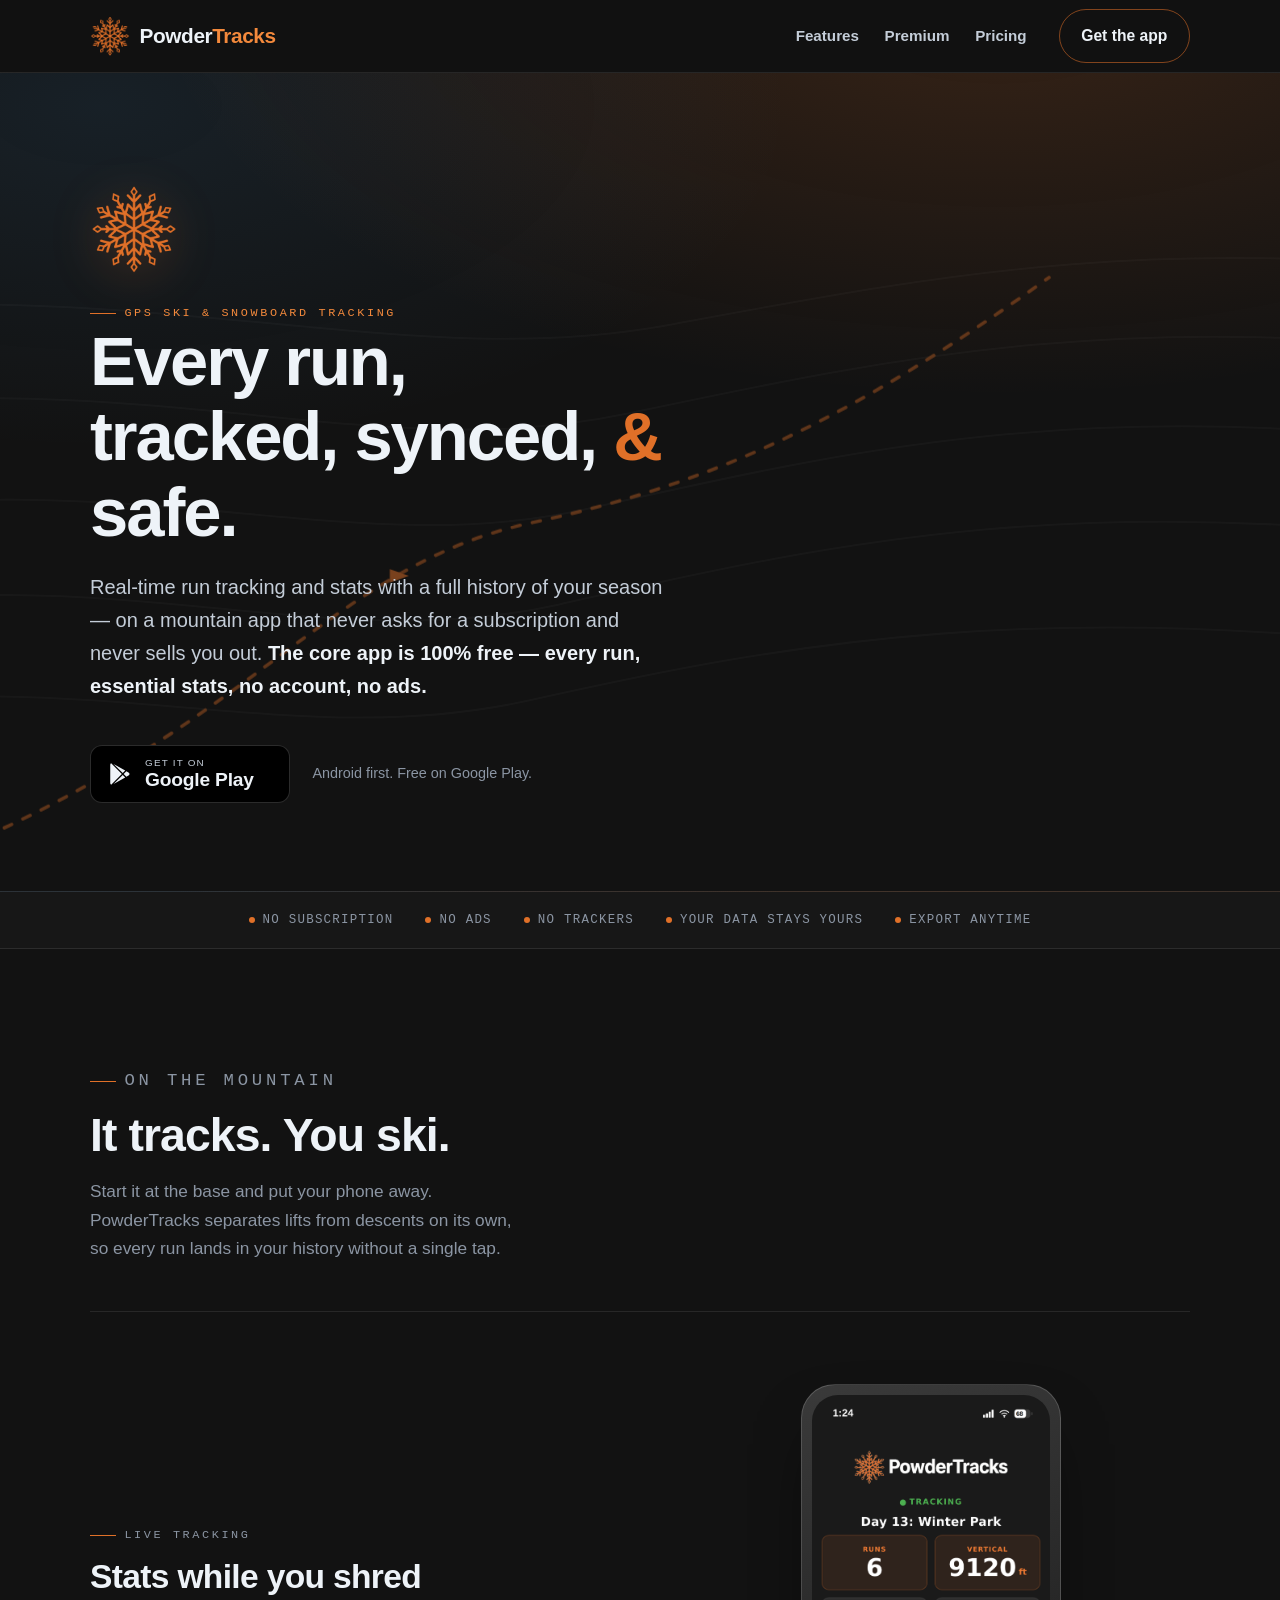
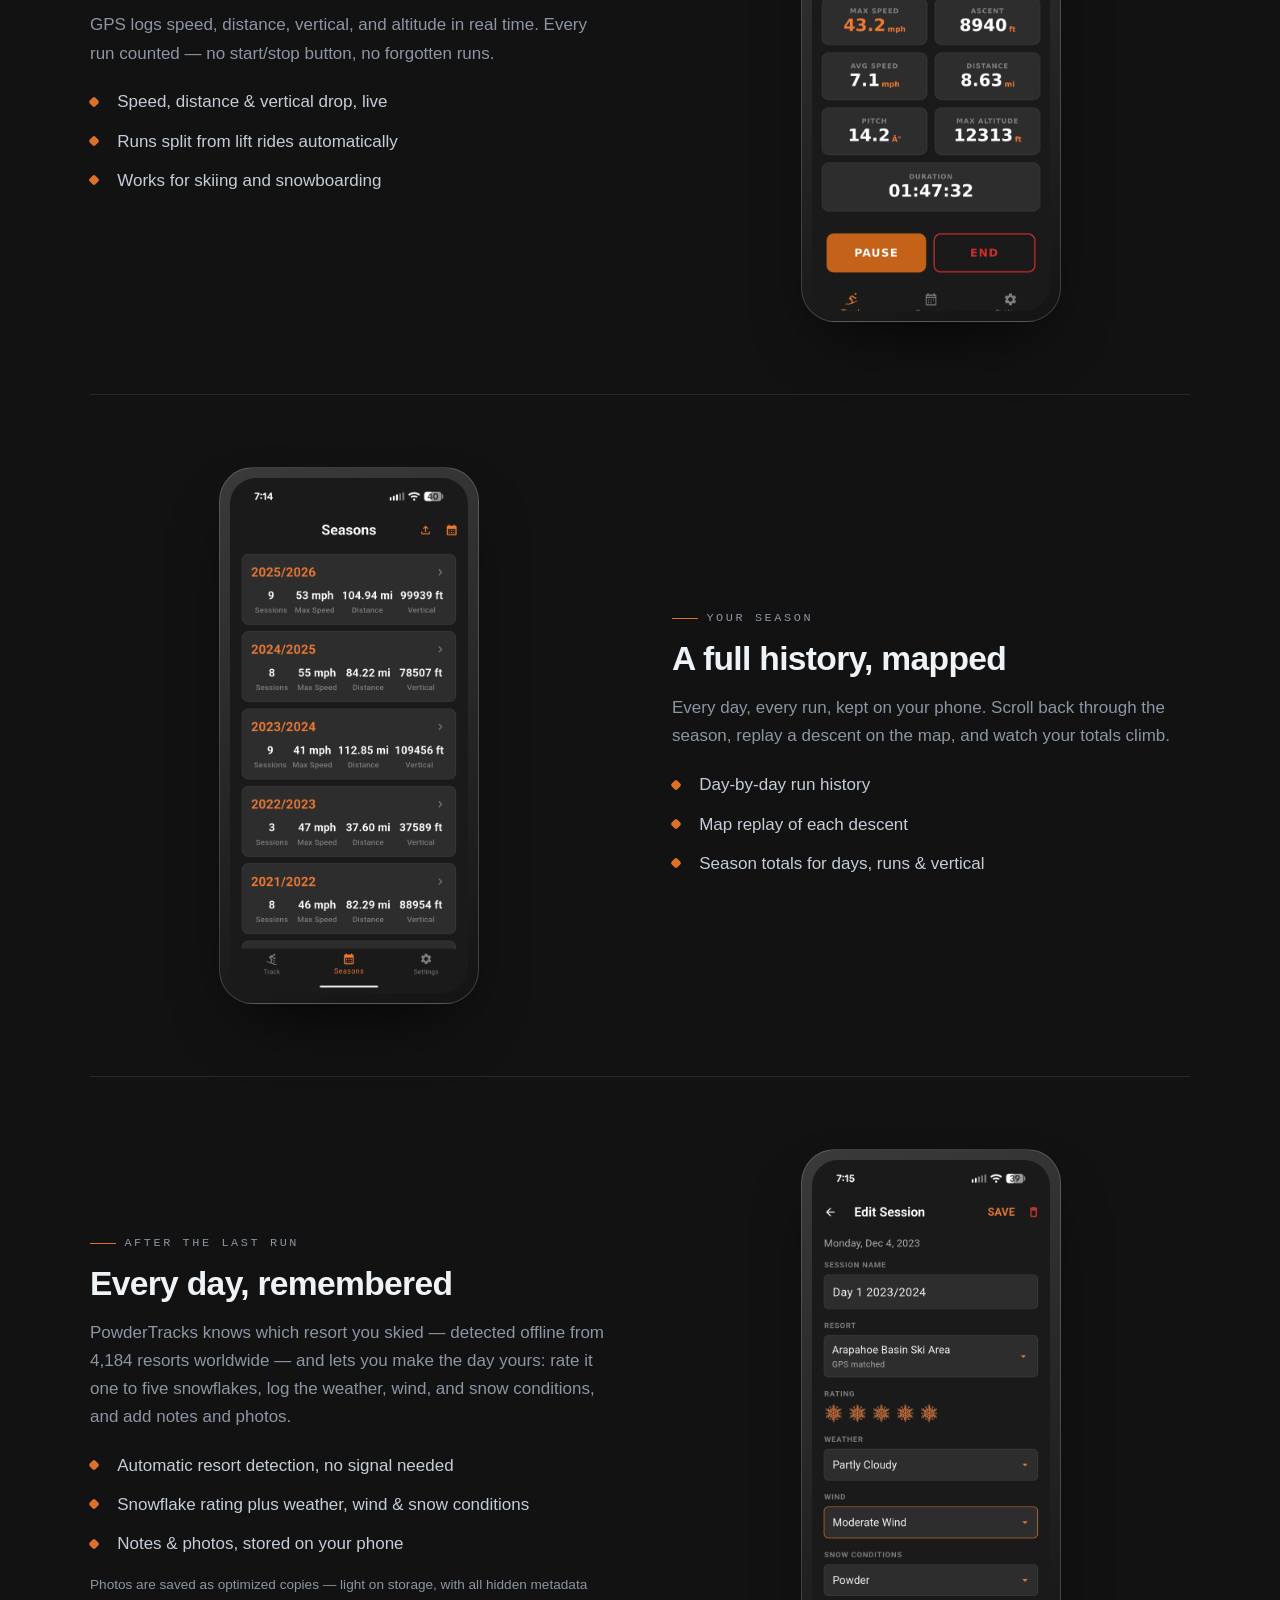
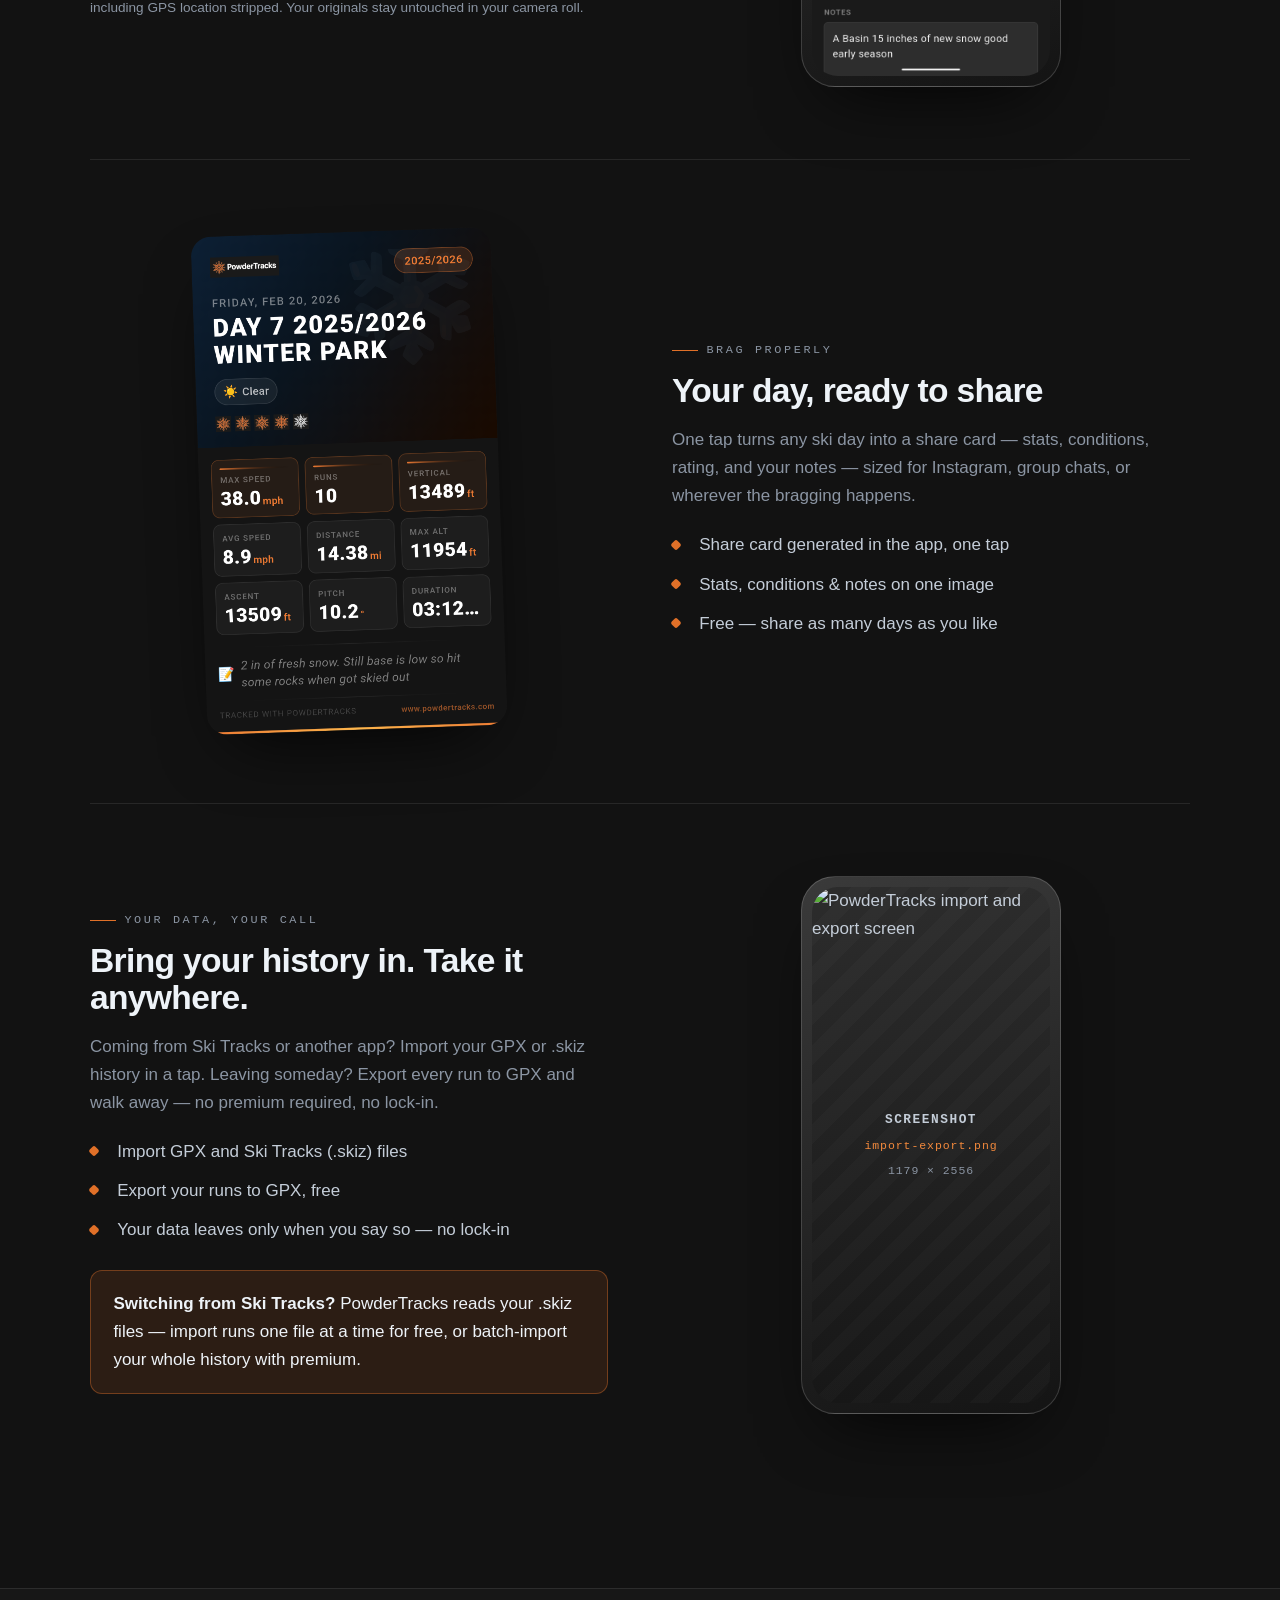
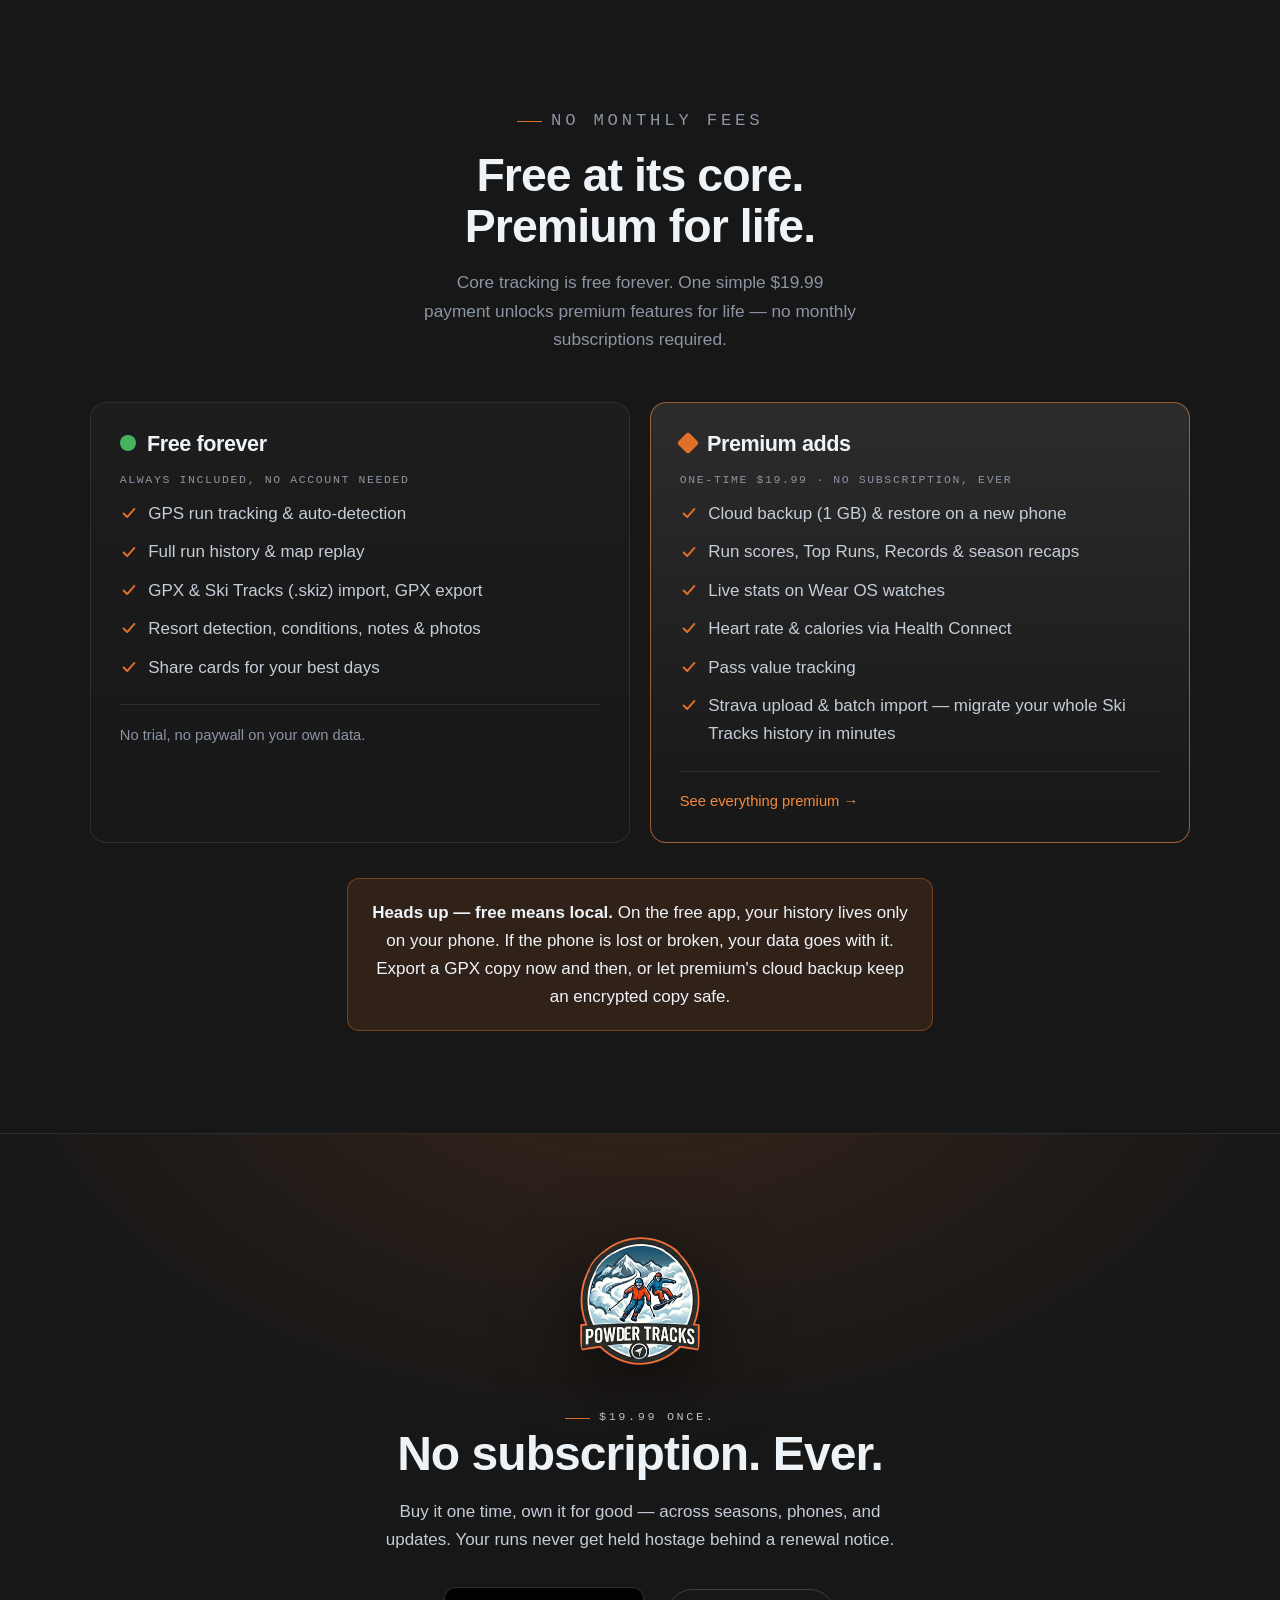
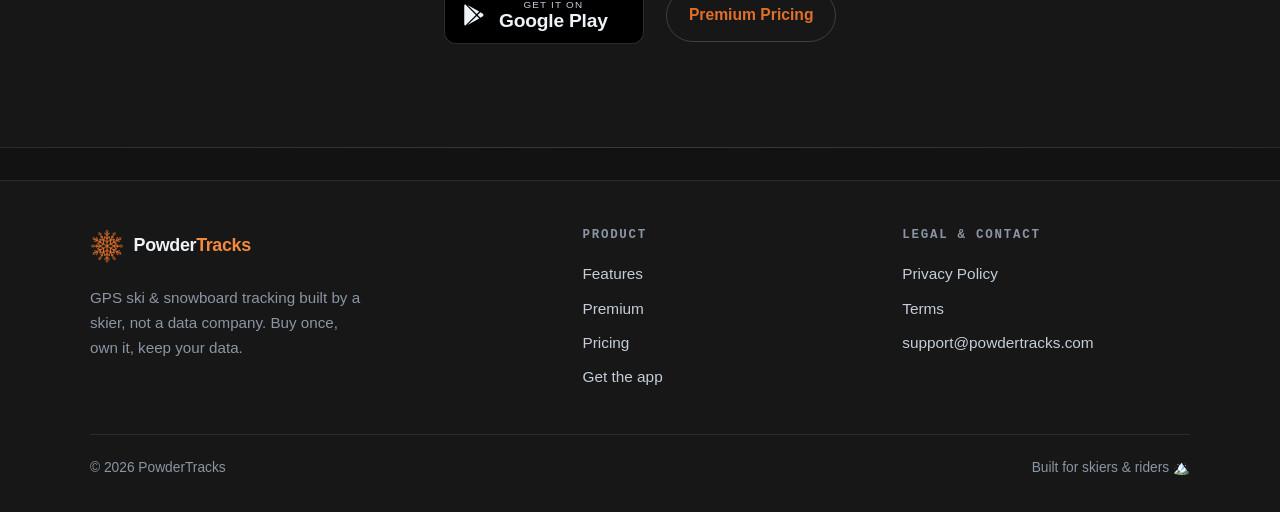
==== commit 79a90d1a: "feat: free share-card section on home page Co-Authored-By: Claude Opus 4.8 (1M context) <noreply@ant" ====
--- a/index.html
+++ b/index.html
@@ -166,8 +166,27 @@
           </div>
         </div>
 
-        <!-- Feature 4 -->
+        <!-- Feature 4 (free): Share card -->
         <div class="feature-row reverse">
+          <div class="feature-copy">
+            <p class="eyebrow">Brag properly</p>
+            <h3>Your day, ready to share</h3>
+            <p>One tap turns any ski day into a share card — stats, conditions, rating, and your notes — sized for Instagram, group chats, or wherever the bragging happens.</p>
+            <ul class="feature-list">
+              <li>Share card generated in the app, one tap</li>
+              <li>Stats, conditions &amp; notes on one image</li>
+              <li>Free — share as many days as you like</li>
+            </ul>
+          </div>
+          <div class="feature-media">
+            <div class="share-card">
+              <img src="images/social/powdertracks_share.png" alt="PowderTracks share card showing a ski day's stats, conditions, rating and notes" width="1160" height="1926" loading="lazy">
+            </div>
+          </div>
+        </div>
+
+        <!-- Feature 5 -->
+        <div class="feature-row">
           <div class="feature-copy">
             <p class="eyebrow">Your data, your call</p>
             <h3>Bring your history in. Take it anywhere.</h3>
@@ -215,6 +234,7 @@
               <li><svg viewBox="0 0 20 20" fill="none" stroke="currentColor" stroke-width="2.2" stroke-linecap="round" stroke-linejoin="round" aria-hidden="true"><path d="M4 10.5l4 4 8-9"/></svg>Full run history &amp; map replay</li>
               <li><svg viewBox="0 0 20 20" fill="none" stroke="currentColor" stroke-width="2.2" stroke-linecap="round" stroke-linejoin="round" aria-hidden="true"><path d="M4 10.5l4 4 8-9"/></svg>GPX &amp; Ski Tracks (.skiz) import, GPX export</li>
               <li><svg viewBox="0 0 20 20" fill="none" stroke="currentColor" stroke-width="2.2" stroke-linecap="round" stroke-linejoin="round" aria-hidden="true"><path d="M4 10.5l4 4 8-9"/></svg>Resort detection, conditions, notes &amp; photos</li>
+              <li><svg viewBox="0 0 20 20" fill="none" stroke="currentColor" stroke-width="2.2" stroke-linecap="round" stroke-linejoin="round" aria-hidden="true"><path d="M4 10.5l4 4 8-9"/></svg>Share cards for your best days</li>
             </ul>
             <p class="foot">No trial, no paywall on your own data.</p>
           </div>
--- a/styles.css
+++ b/styles.css
@@ -121,7 +121,7 @@
 .btn-ghost {
   background: transparent;
   color: var(--snow);
-  border-color: var(--line-strong);
+  border-color: rgba(224, 112, 40, .55);   /* muted brand orange — visible at rest */
 }
 .btn-ghost:hover { color: var(--snow); border-color: var(--orange); transform: translateY(-1px); }
 .btn-outline {
@@ -456,6 +456,16 @@
 }
 .phone-screen .ph-label b { color: var(--snow-dim); font-size: .8rem; letter-spacing: .12em; text-transform: uppercase; }
 .phone-screen .ph-label span { color: var(--orange-2); }
+
+/* Free-standing share card (not a phone frame) — used by the share-card row */
+.share-card { display: grid; place-items: center; }
+.share-card img {
+  width: min(300px, 78vw);
+  height: auto;
+  border-radius: 20px;
+  box-shadow: 0 30px 70px -28px rgba(0, 0, 0, .9);
+  transform: rotate(-2deg);
+}
 
 /* Free vs Premium ------------------------------------------------ */
 .tiers {
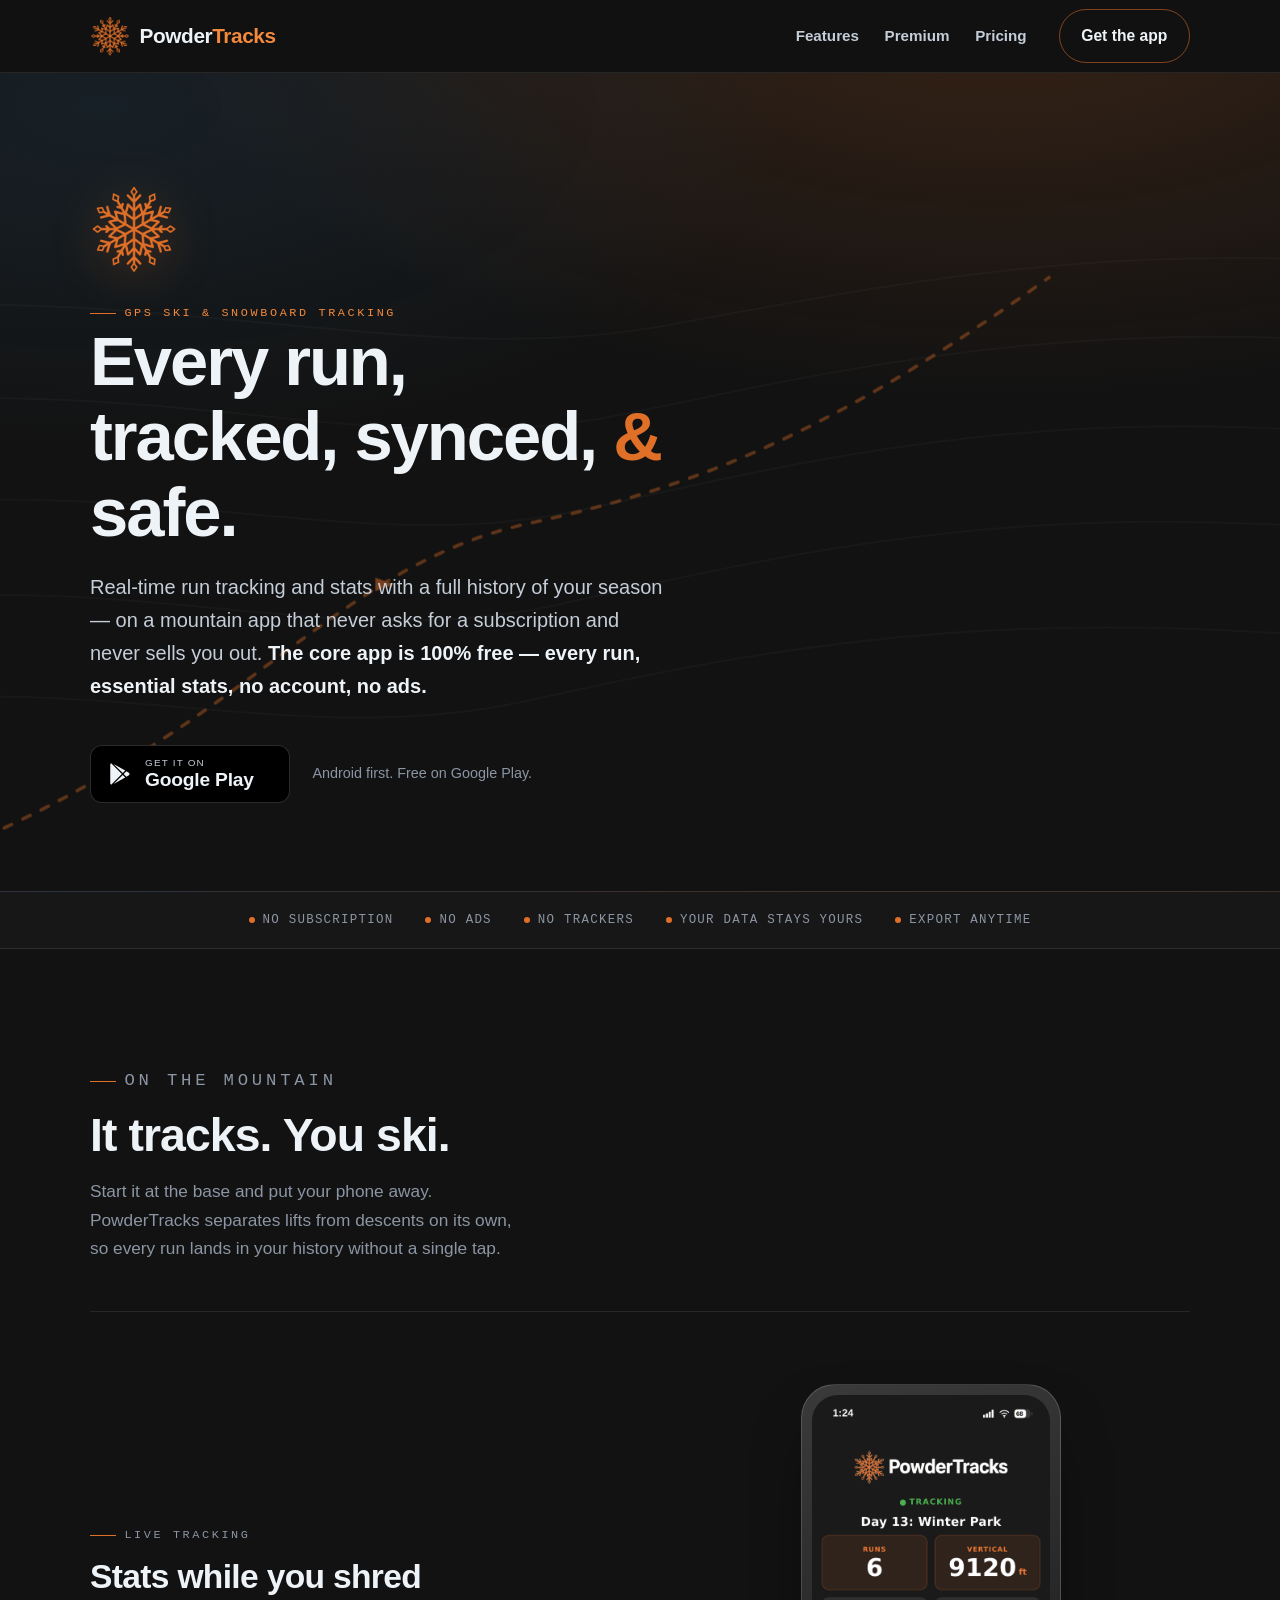
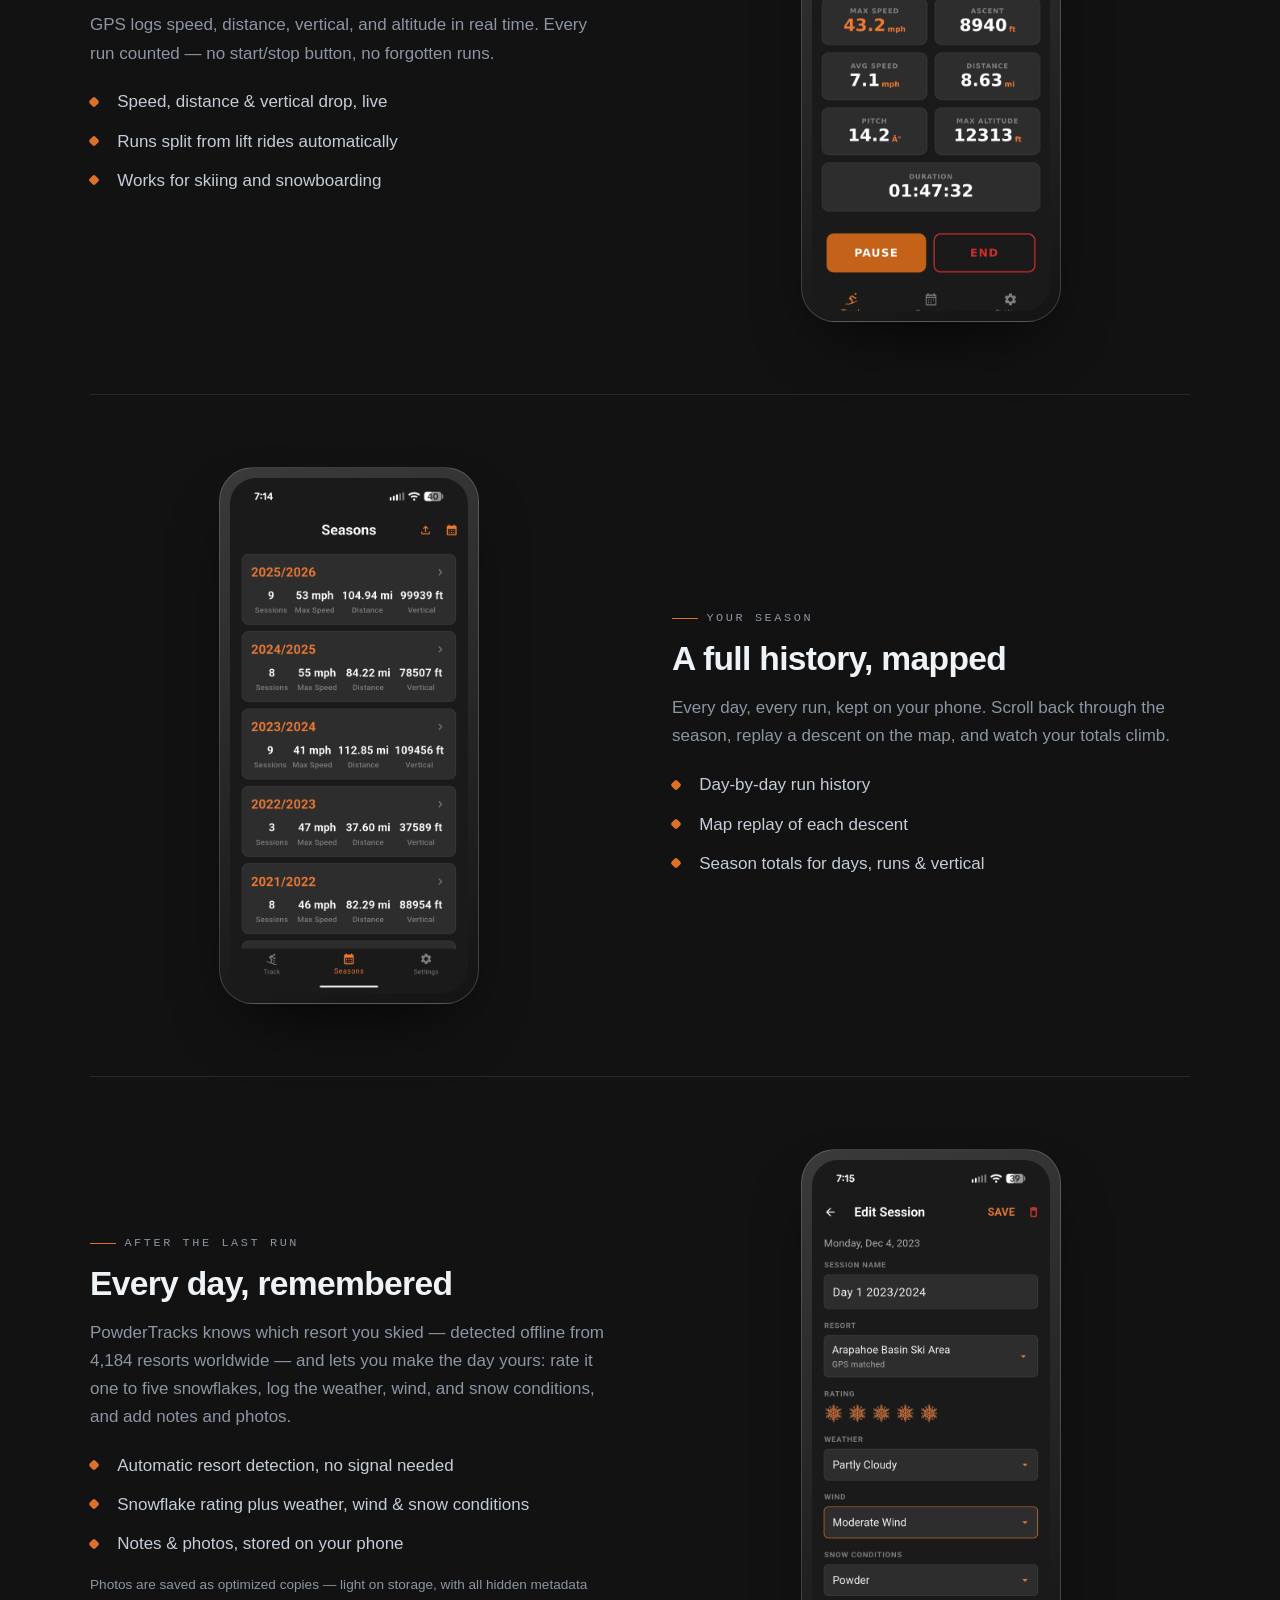
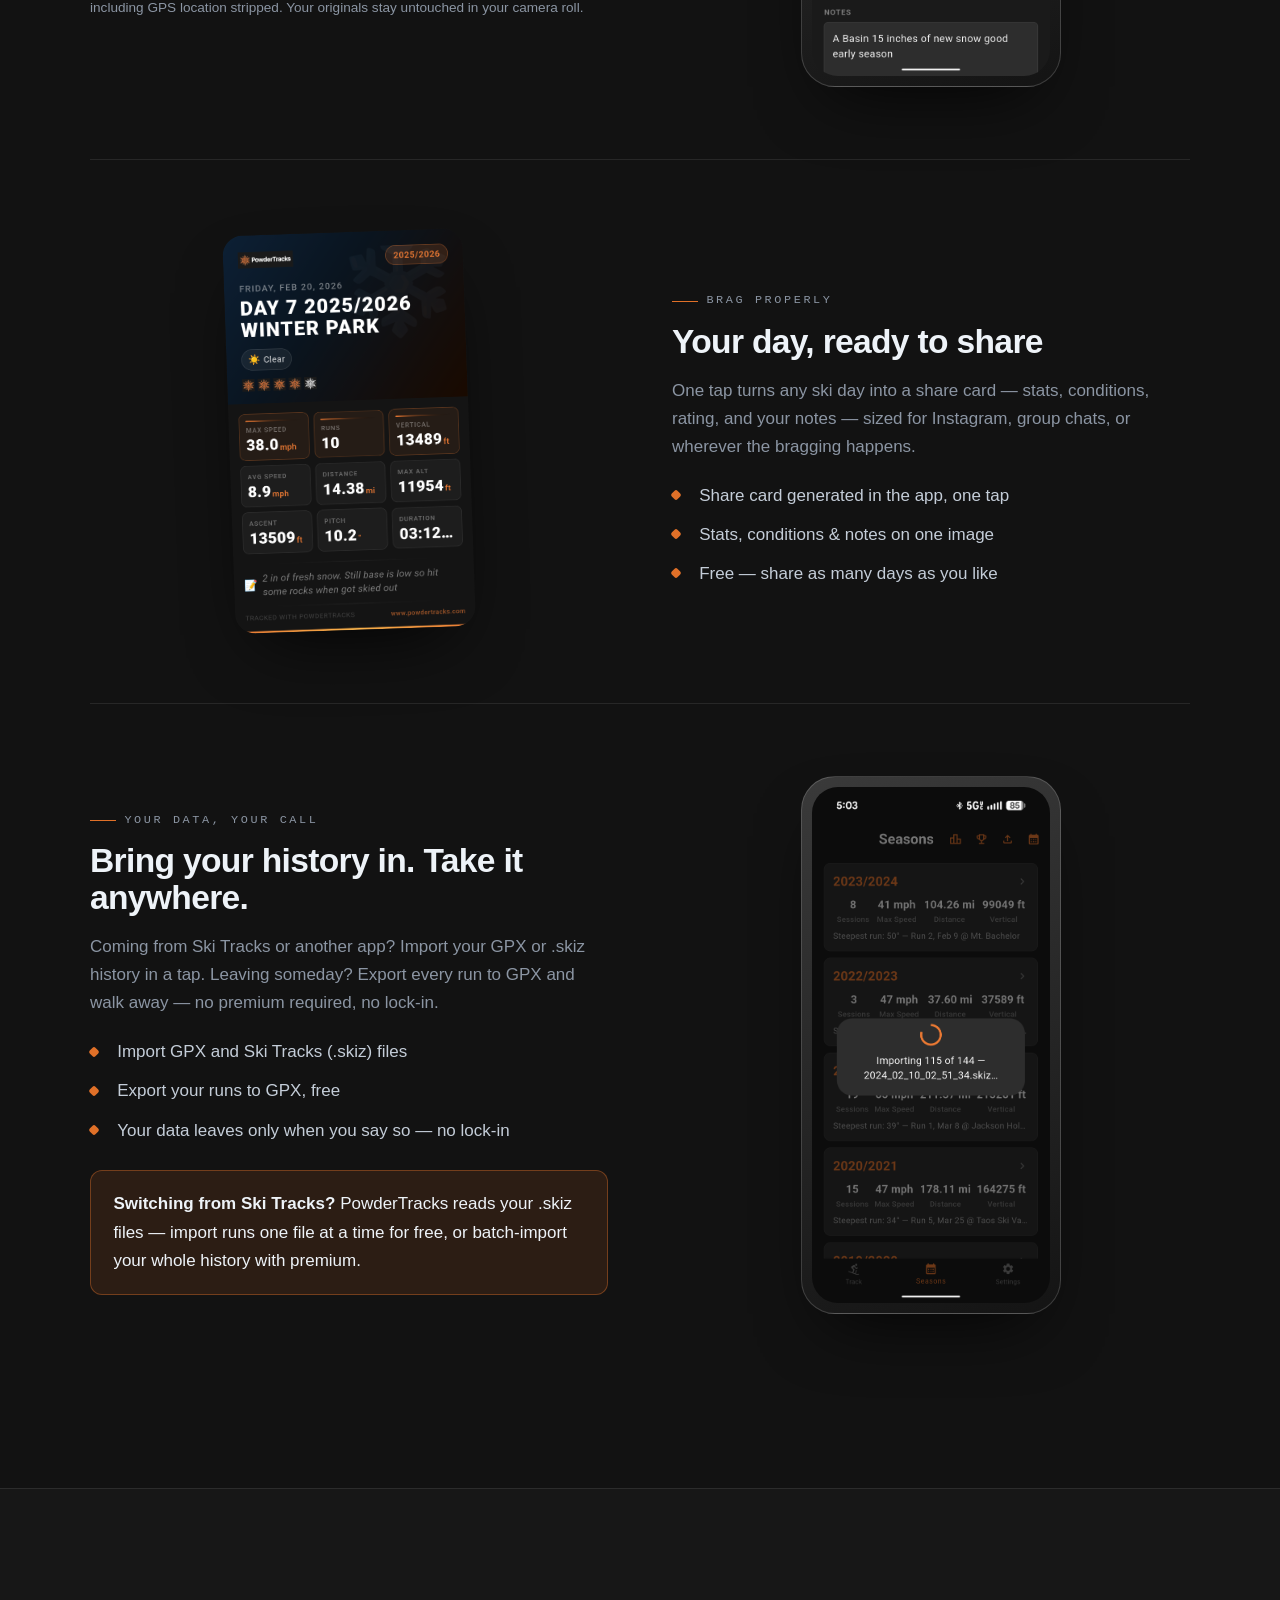
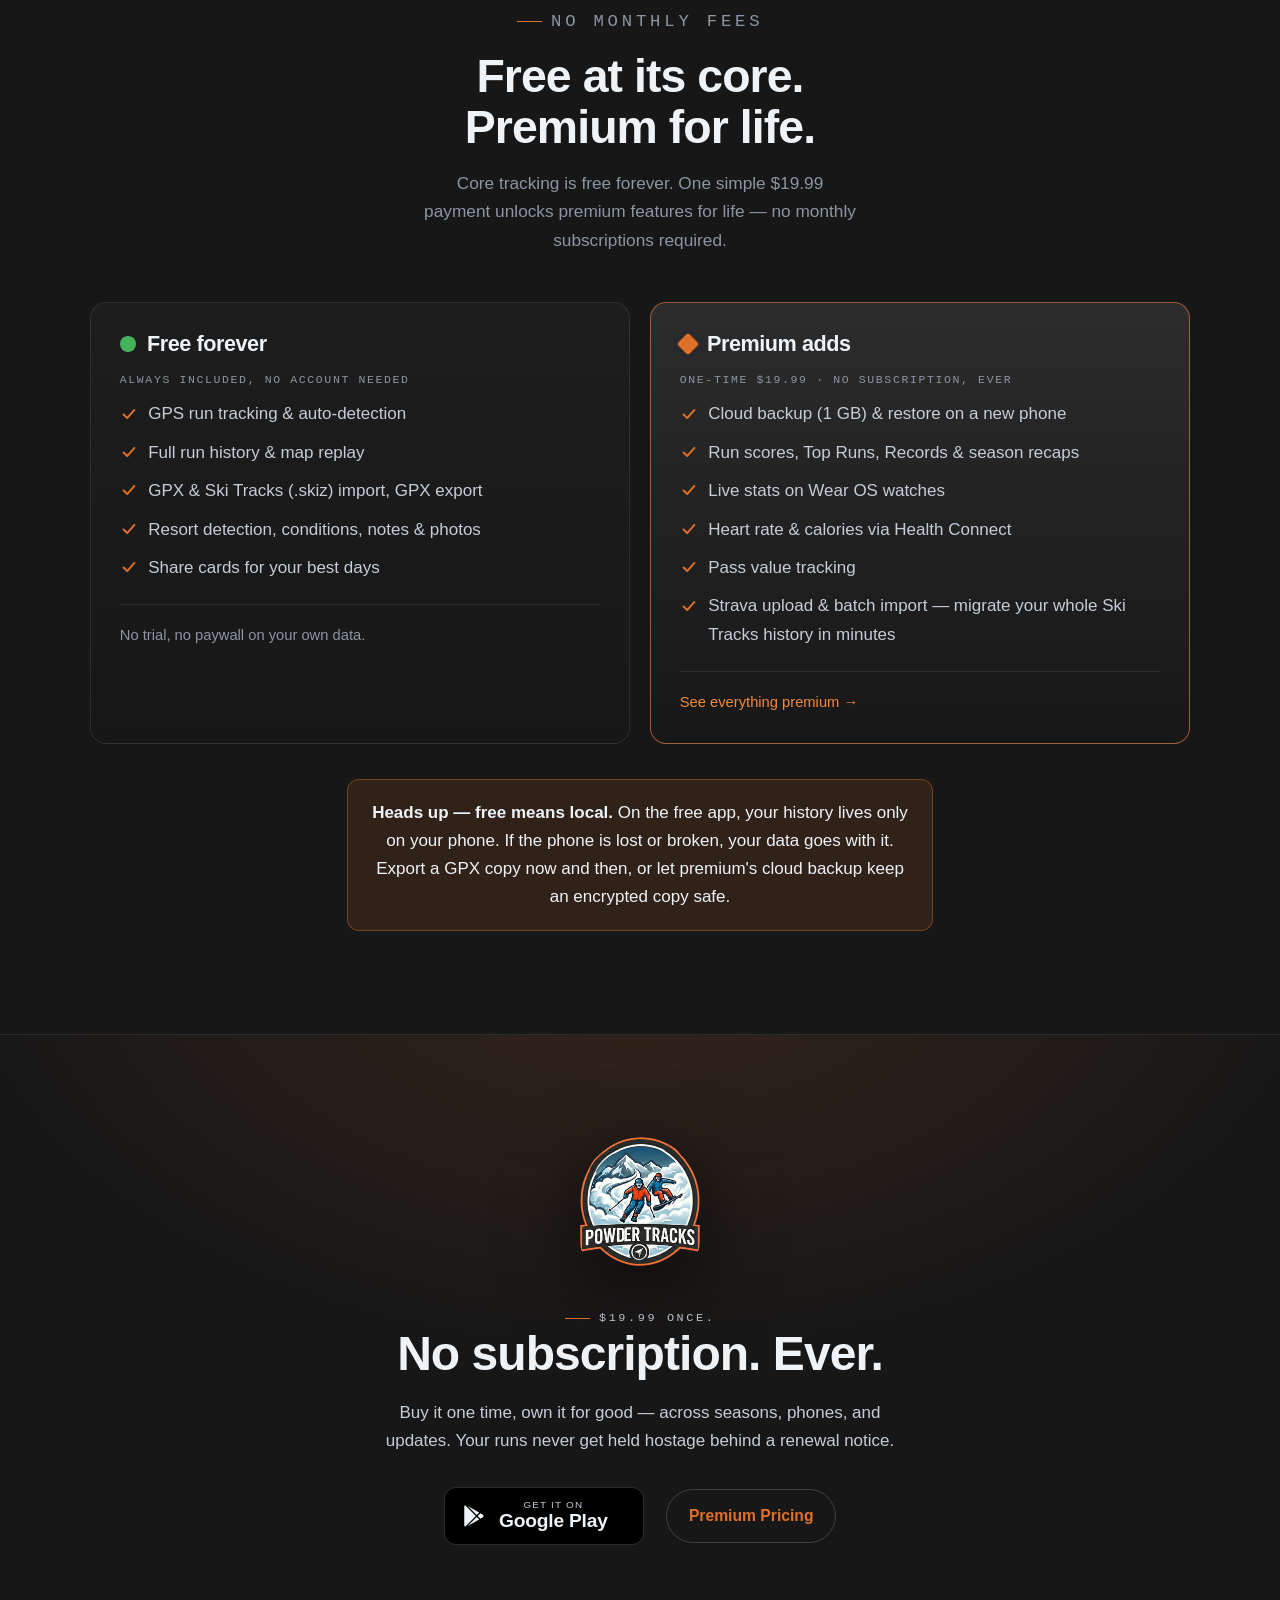
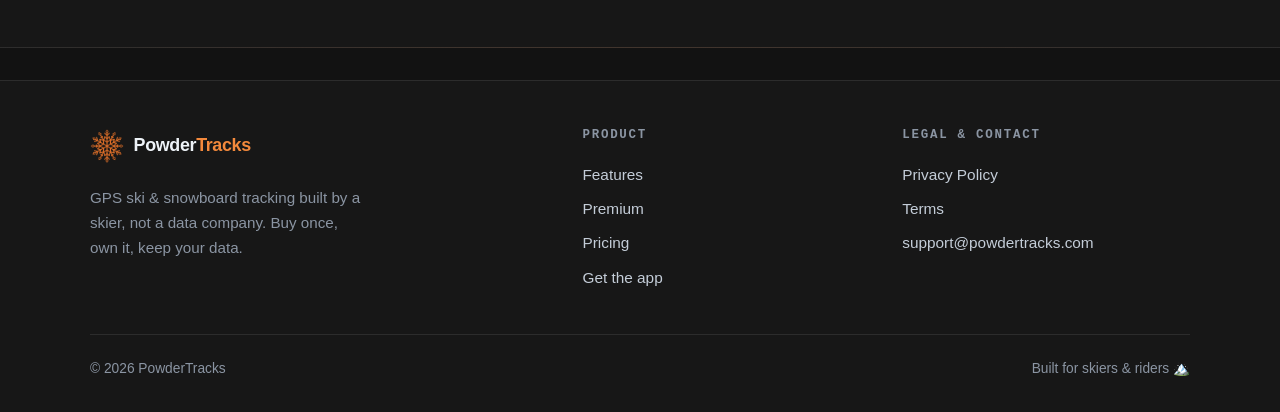
==== commit 6a2ac6cd: "feat: wire in new screenshots + fix history->season_history rename - new real screenshots: import-ex" ====
--- a/index.html
+++ b/index.html
@@ -138,7 +138,7 @@
           <div class="feature-media">
             <div class="phone">
               <div class="phone-screen">
-                <img src="images/screenshots/history.png" alt="PowderTracks run history and map screen" width="1179" height="2556" loading="lazy">
+                <img src="images/screenshots/season_history.png" alt="PowderTracks run history and map screen" width="1179" height="2556" loading="lazy">
               </div>
             </div>
           </div>
@@ -203,9 +203,7 @@
           <div class="feature-media">
             <div class="phone">
               <div class="phone-screen">
-                <!-- TODO: drop in real 1179×2556 PNG at images/screenshots/import-export.png -->
                 <img src="images/screenshots/import-export.png" alt="PowderTracks import and export screen" width="1179" height="2556" loading="lazy">
-                <div class="ph-label" aria-hidden="true"><b>Screenshot</b><span>import-export.png</span>1179 × 2556</div>
               </div>
             </div>
           </div>
--- a/styles.css
+++ b/styles.css
@@ -460,7 +460,7 @@
 /* Free-standing share card (not a phone frame) — used by the share-card row */
 .share-card { display: grid; place-items: center; }
 .share-card img {
-  width: min(300px, 78vw);
+  width: min(240px, 62vw);
   height: auto;
   border-radius: 20px;
   box-shadow: 0 30px 70px -28px rgba(0, 0, 0, .9);
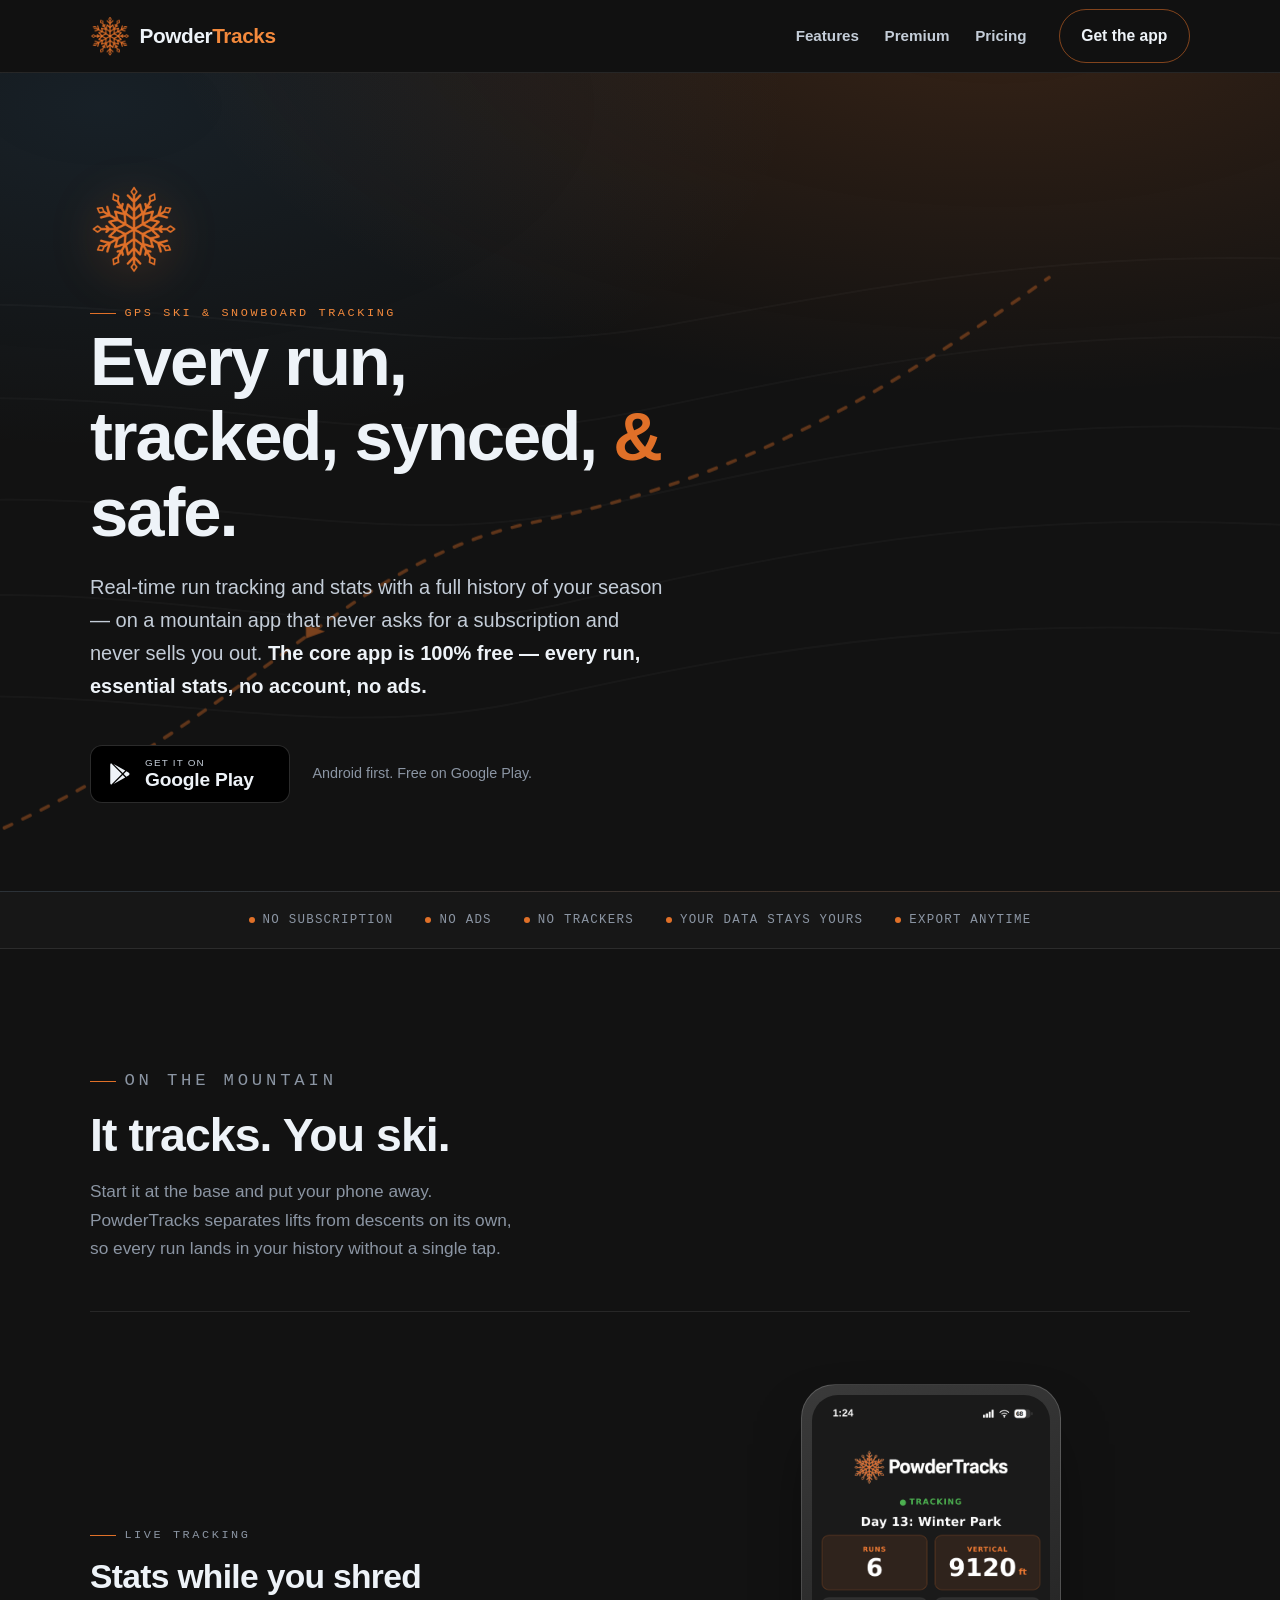
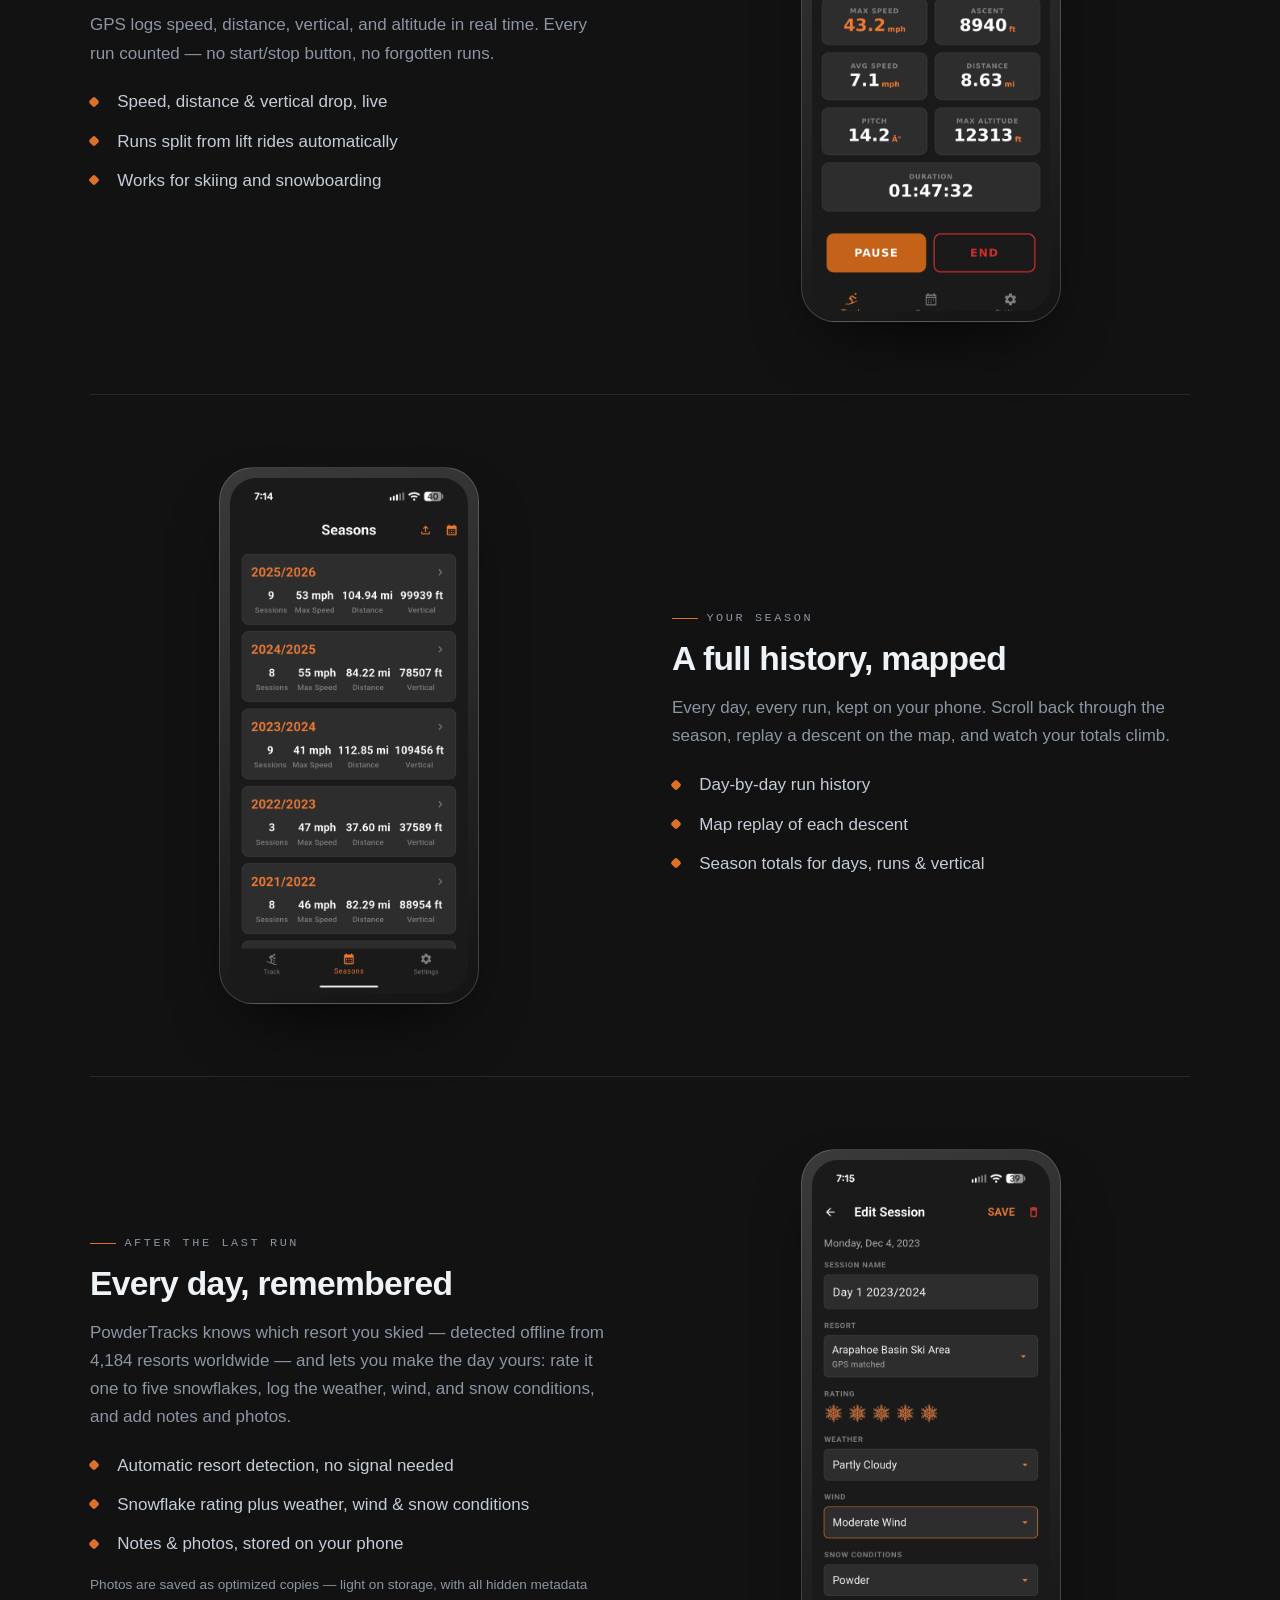
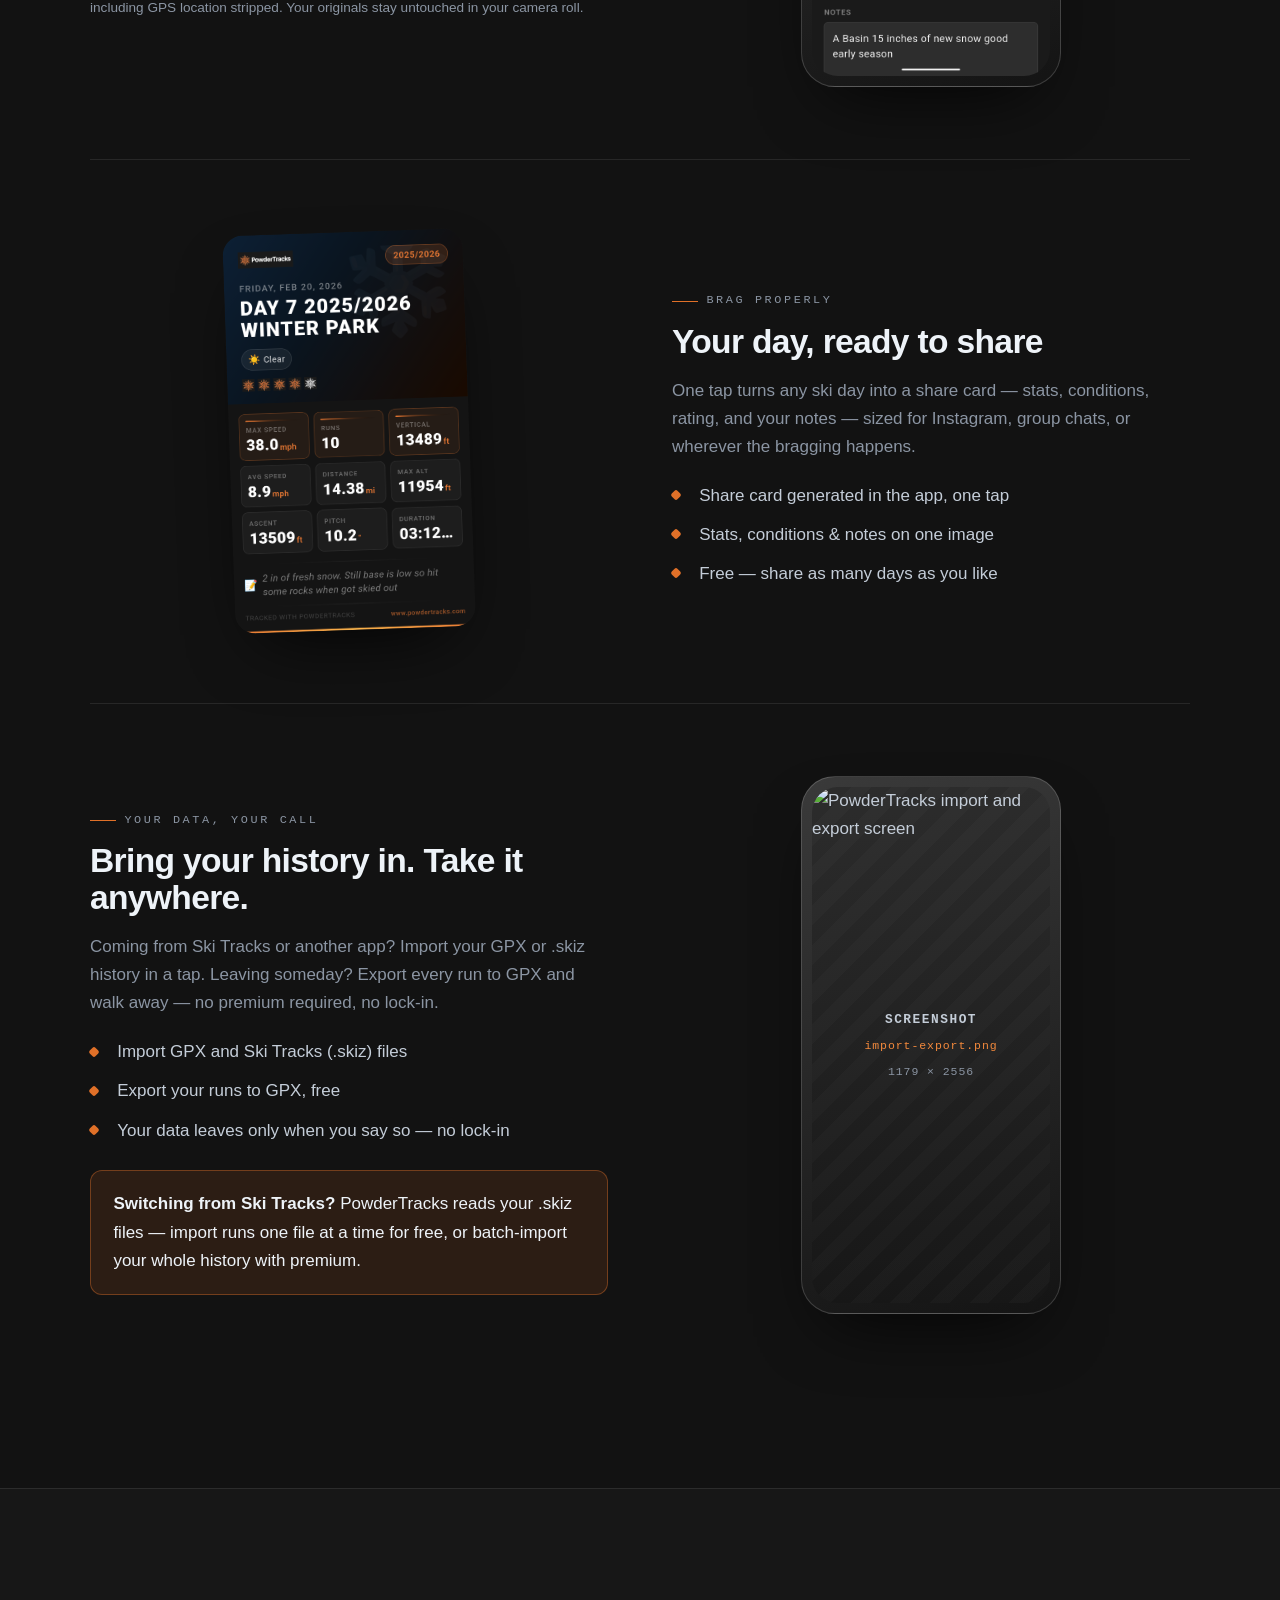
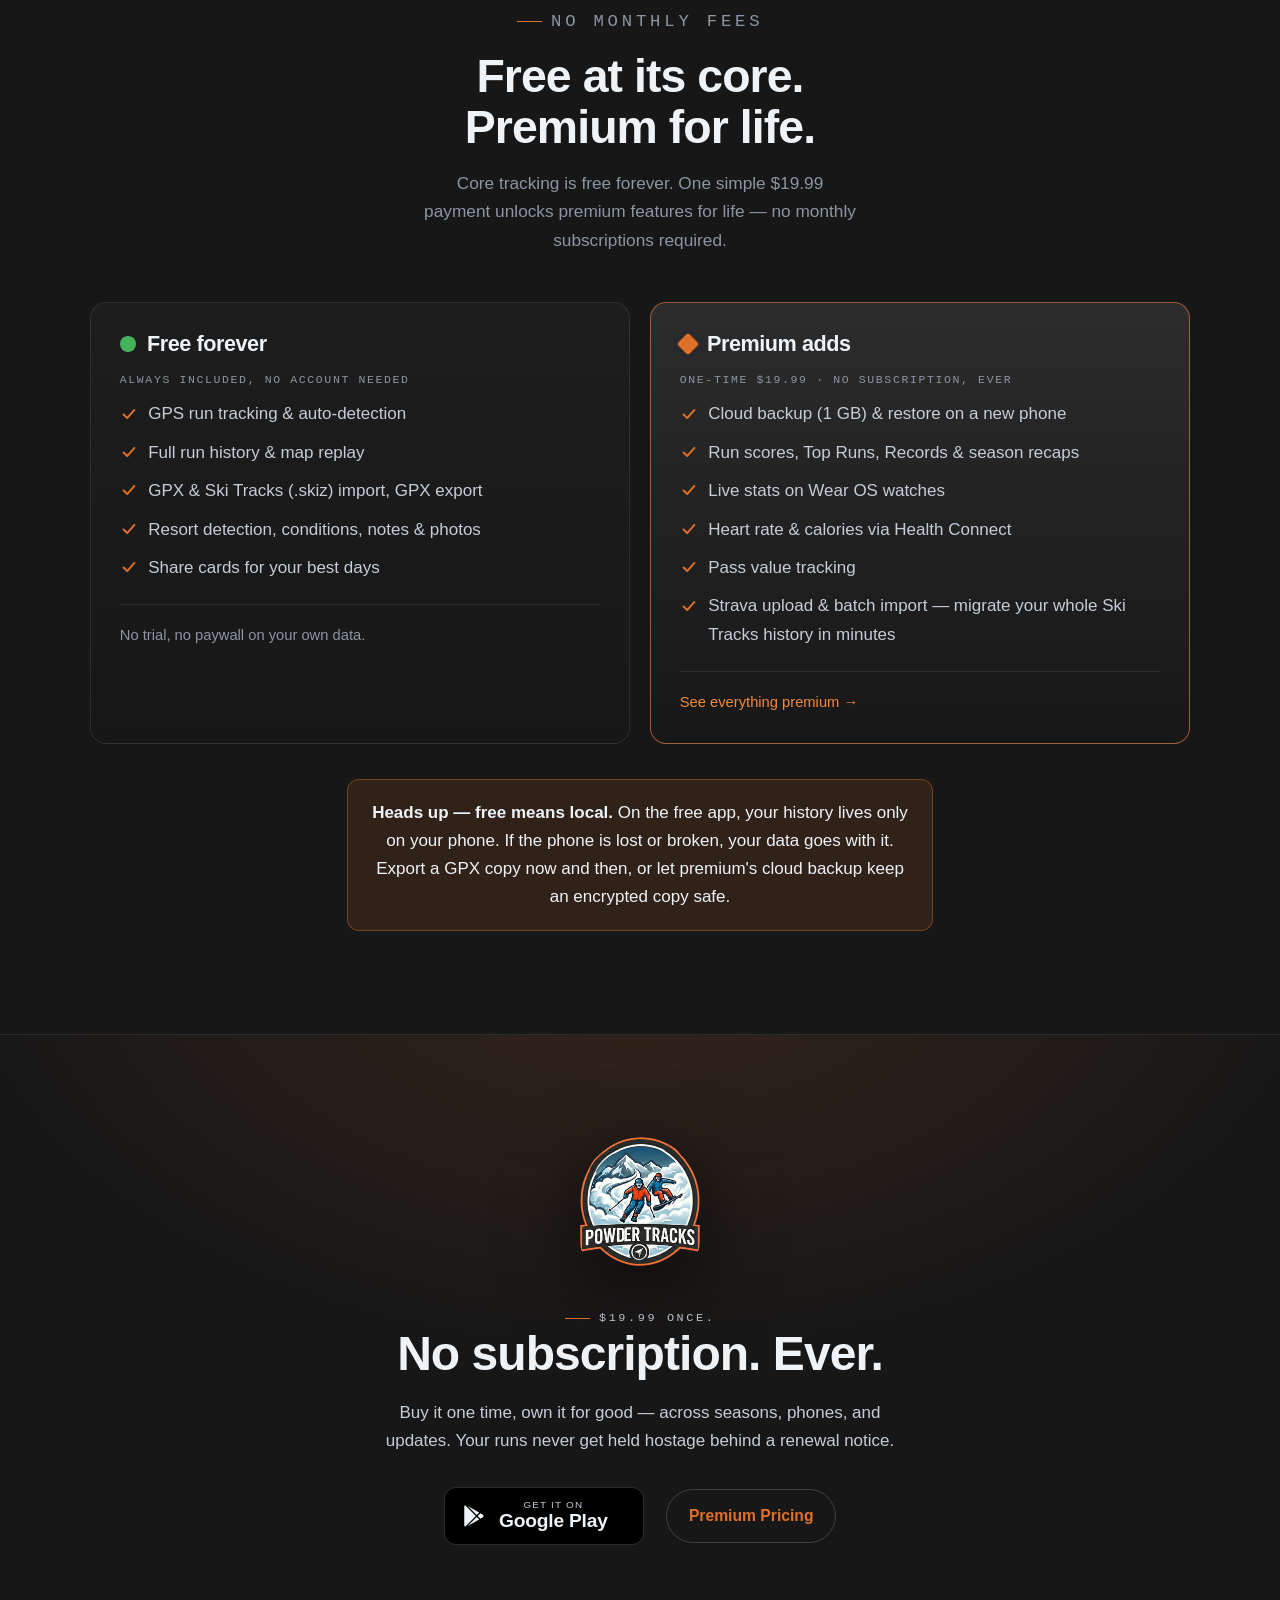
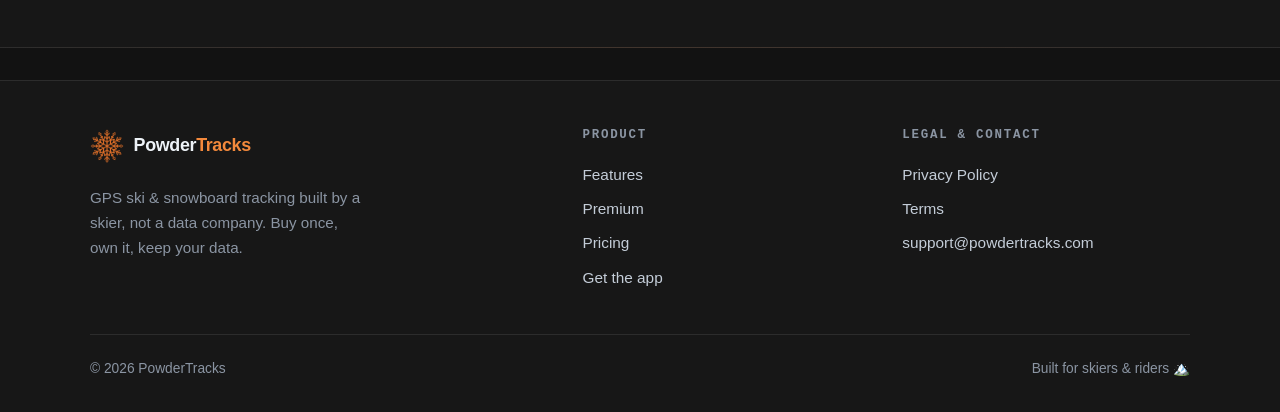
==== commit 2124e6b0: "chore: split screenshots into free/ and premium/ subfolders; import/export is premium - screenshots " ====
--- a/index.html
+++ b/index.html
@@ -117,7 +117,7 @@
           <div class="feature-media">
             <div class="phone">
               <div class="phone-screen">
-                <img src="images/screenshots/live-tracking.png" alt="PowderTracks live run tracking screen" width="1179" height="2556" loading="lazy">
+                <img src="images/screenshots/free/live-tracking.png" alt="PowderTracks live run tracking screen" width="1179" height="2556" loading="lazy">
               </div>
             </div>
           </div>
@@ -138,7 +138,7 @@
           <div class="feature-media">
             <div class="phone">
               <div class="phone-screen">
-                <img src="images/screenshots/season_history.png" alt="PowderTracks run history and map screen" width="1179" height="2556" loading="lazy">
+                <img src="images/screenshots/free/season_history.png" alt="PowderTracks run history and map screen" width="1179" height="2556" loading="lazy">
               </div>
             </div>
           </div>
@@ -160,7 +160,7 @@
           <div class="feature-media">
             <div class="phone">
               <div class="phone-screen">
-                <img src="images/screenshots/day-details.png" alt="PowderTracks day details screen — resort, rating, conditions, notes and photos" width="1179" height="2556" loading="lazy">
+                <img src="images/screenshots/free/day-details.png" alt="PowderTracks day details screen — resort, rating, conditions, notes and photos" width="1179" height="2556" loading="lazy">
               </div>
             </div>
           </div>
@@ -203,7 +203,9 @@
           <div class="feature-media">
             <div class="phone">
               <div class="phone-screen">
-                <img src="images/screenshots/import-export.png" alt="PowderTracks import and export screen" width="1179" height="2556" loading="lazy">
+                <!-- TODO: drop in real 1179×2556 PNG at images/screenshots/free/import-export.png -->
+                <img src="images/screenshots/free/import-export.png" alt="PowderTracks import and export screen" width="1179" height="2556" loading="lazy">
+                <div class="ph-label" aria-hidden="true"><b>Screenshot</b><span>import-export.png</span>1179 × 2556</div>
               </div>
             </div>
           </div>
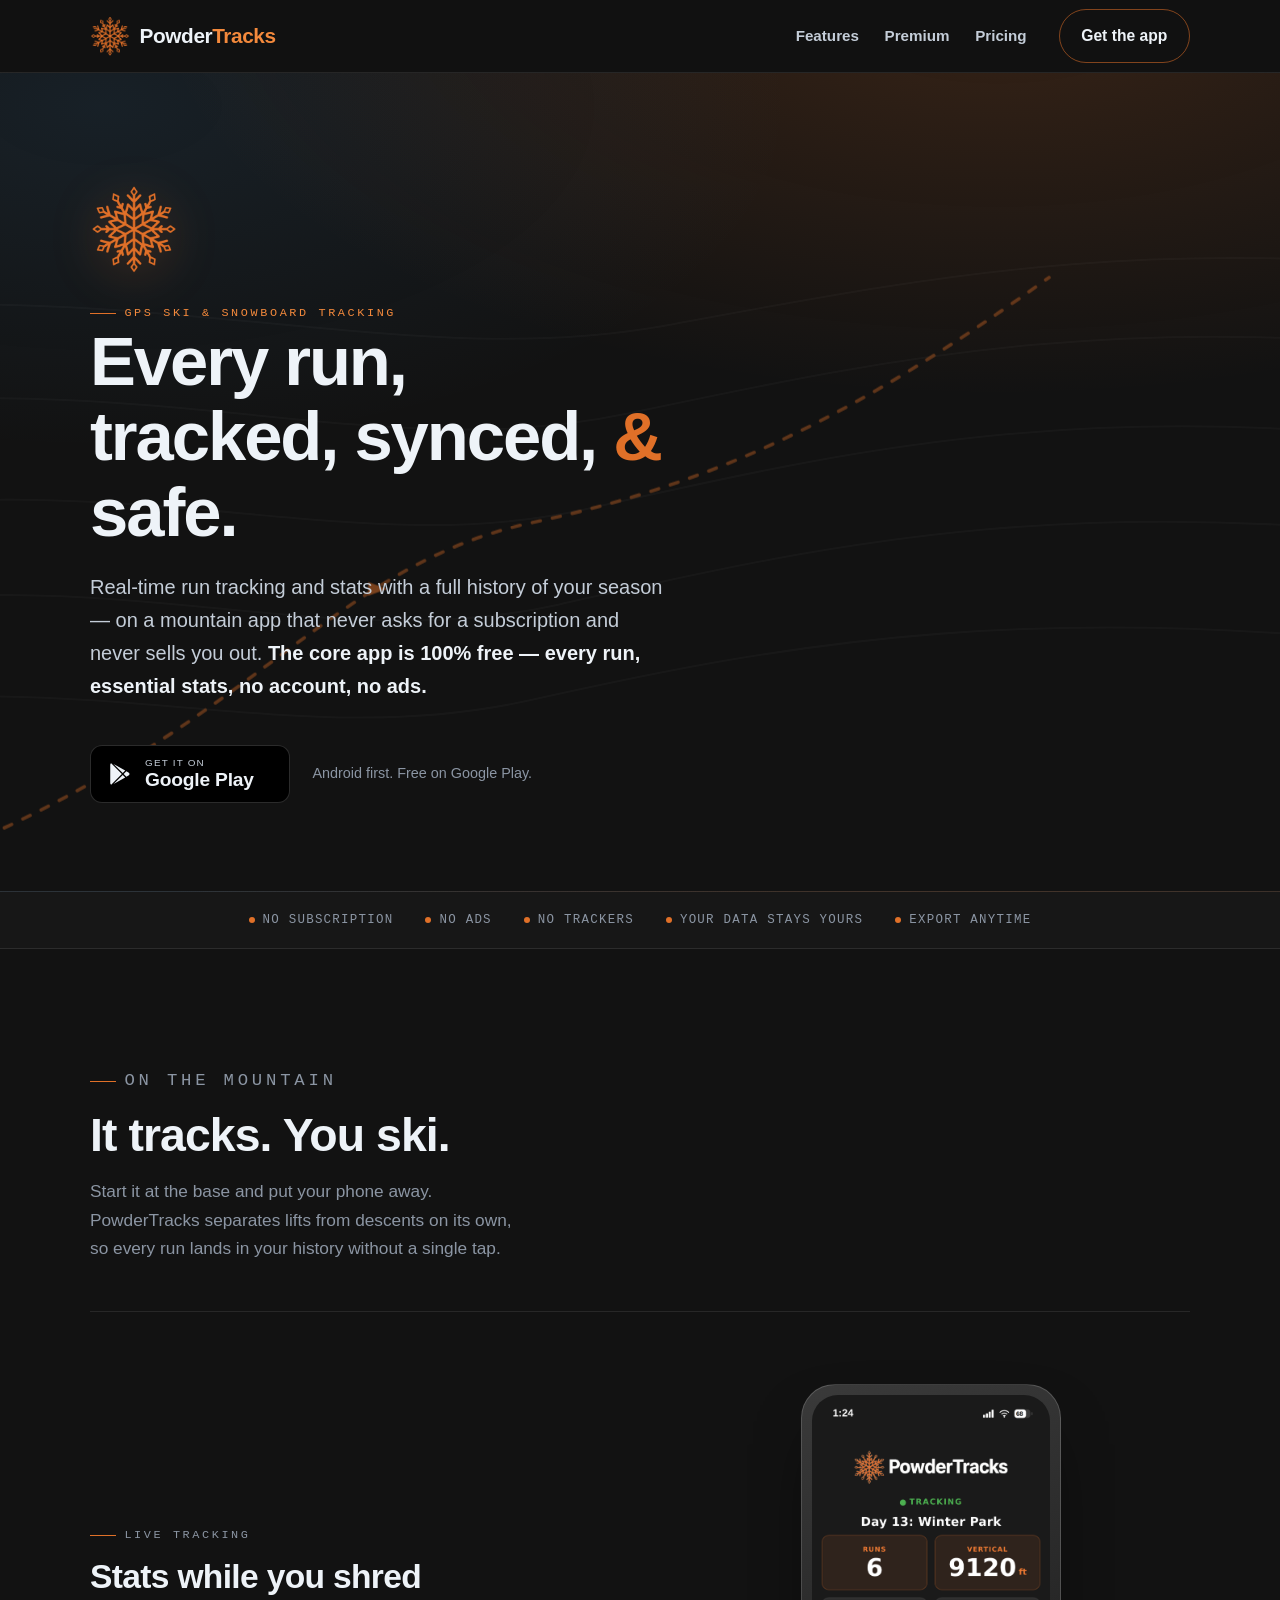
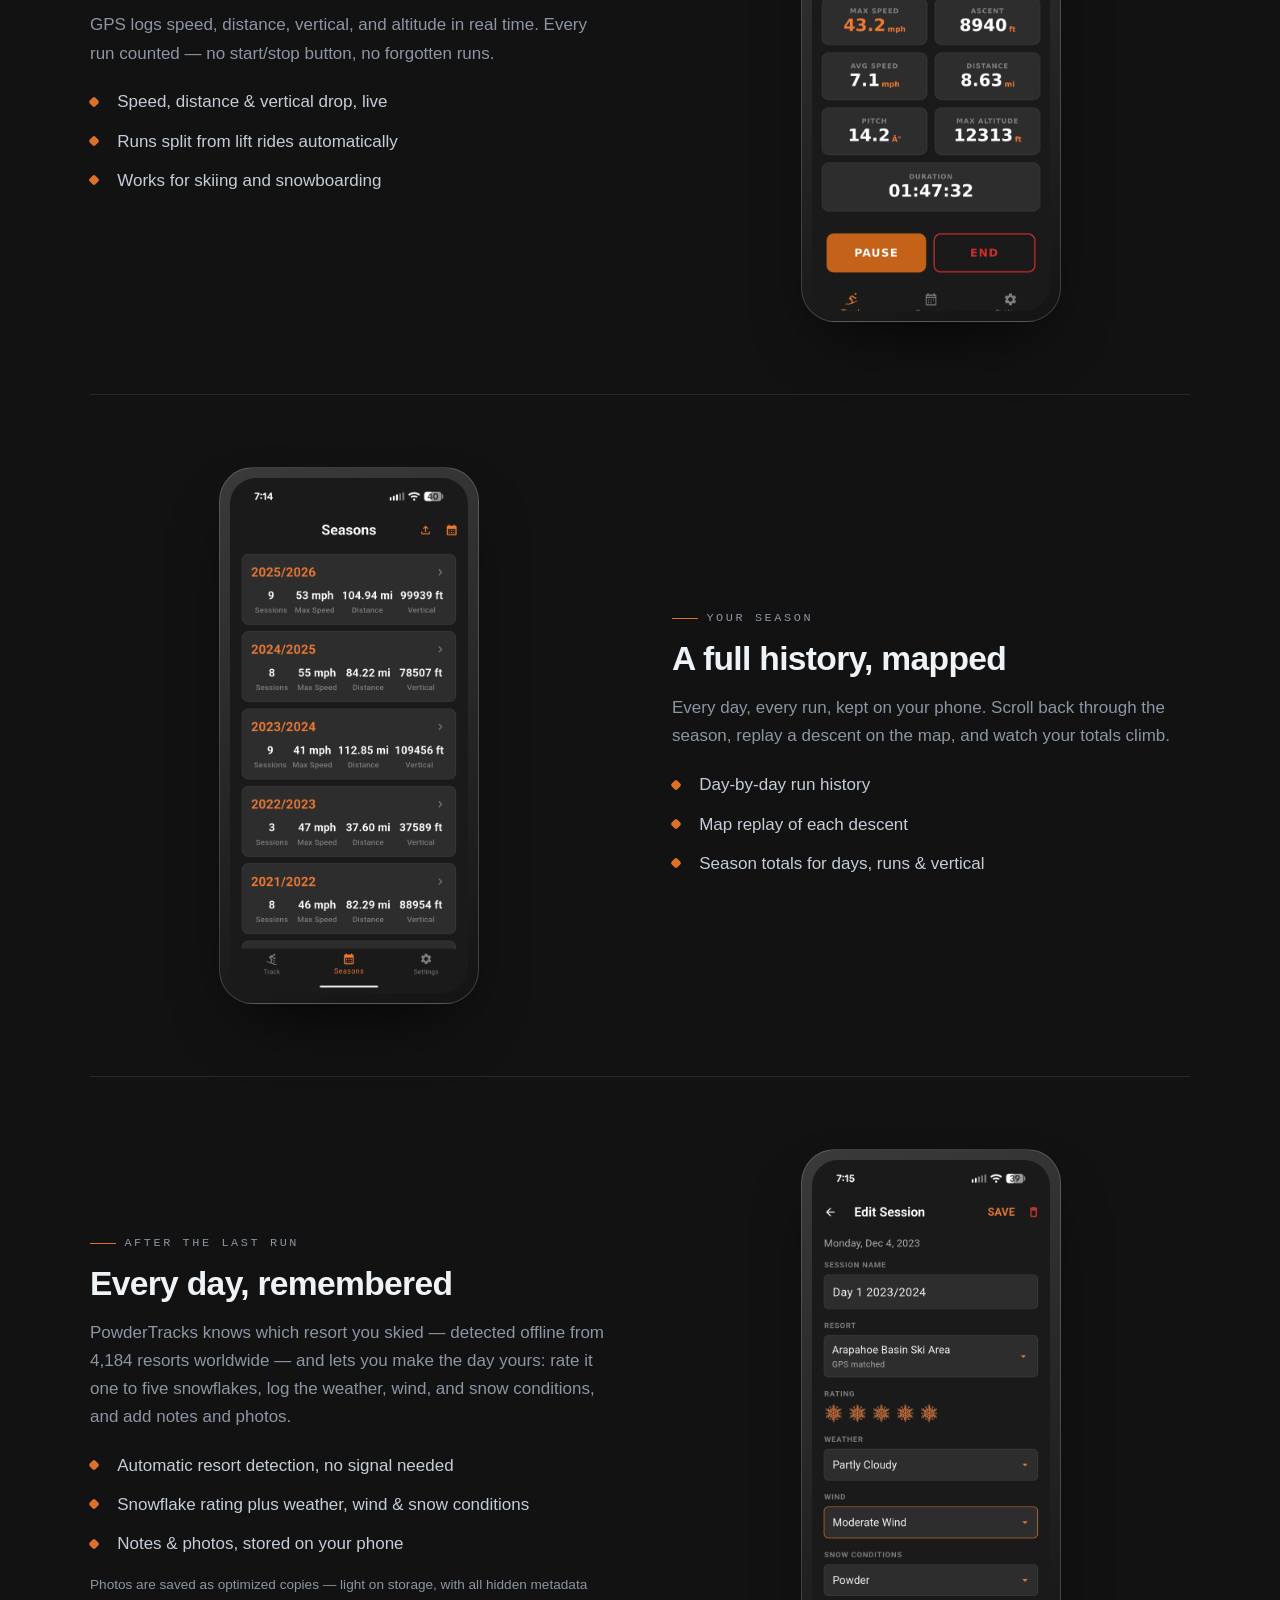
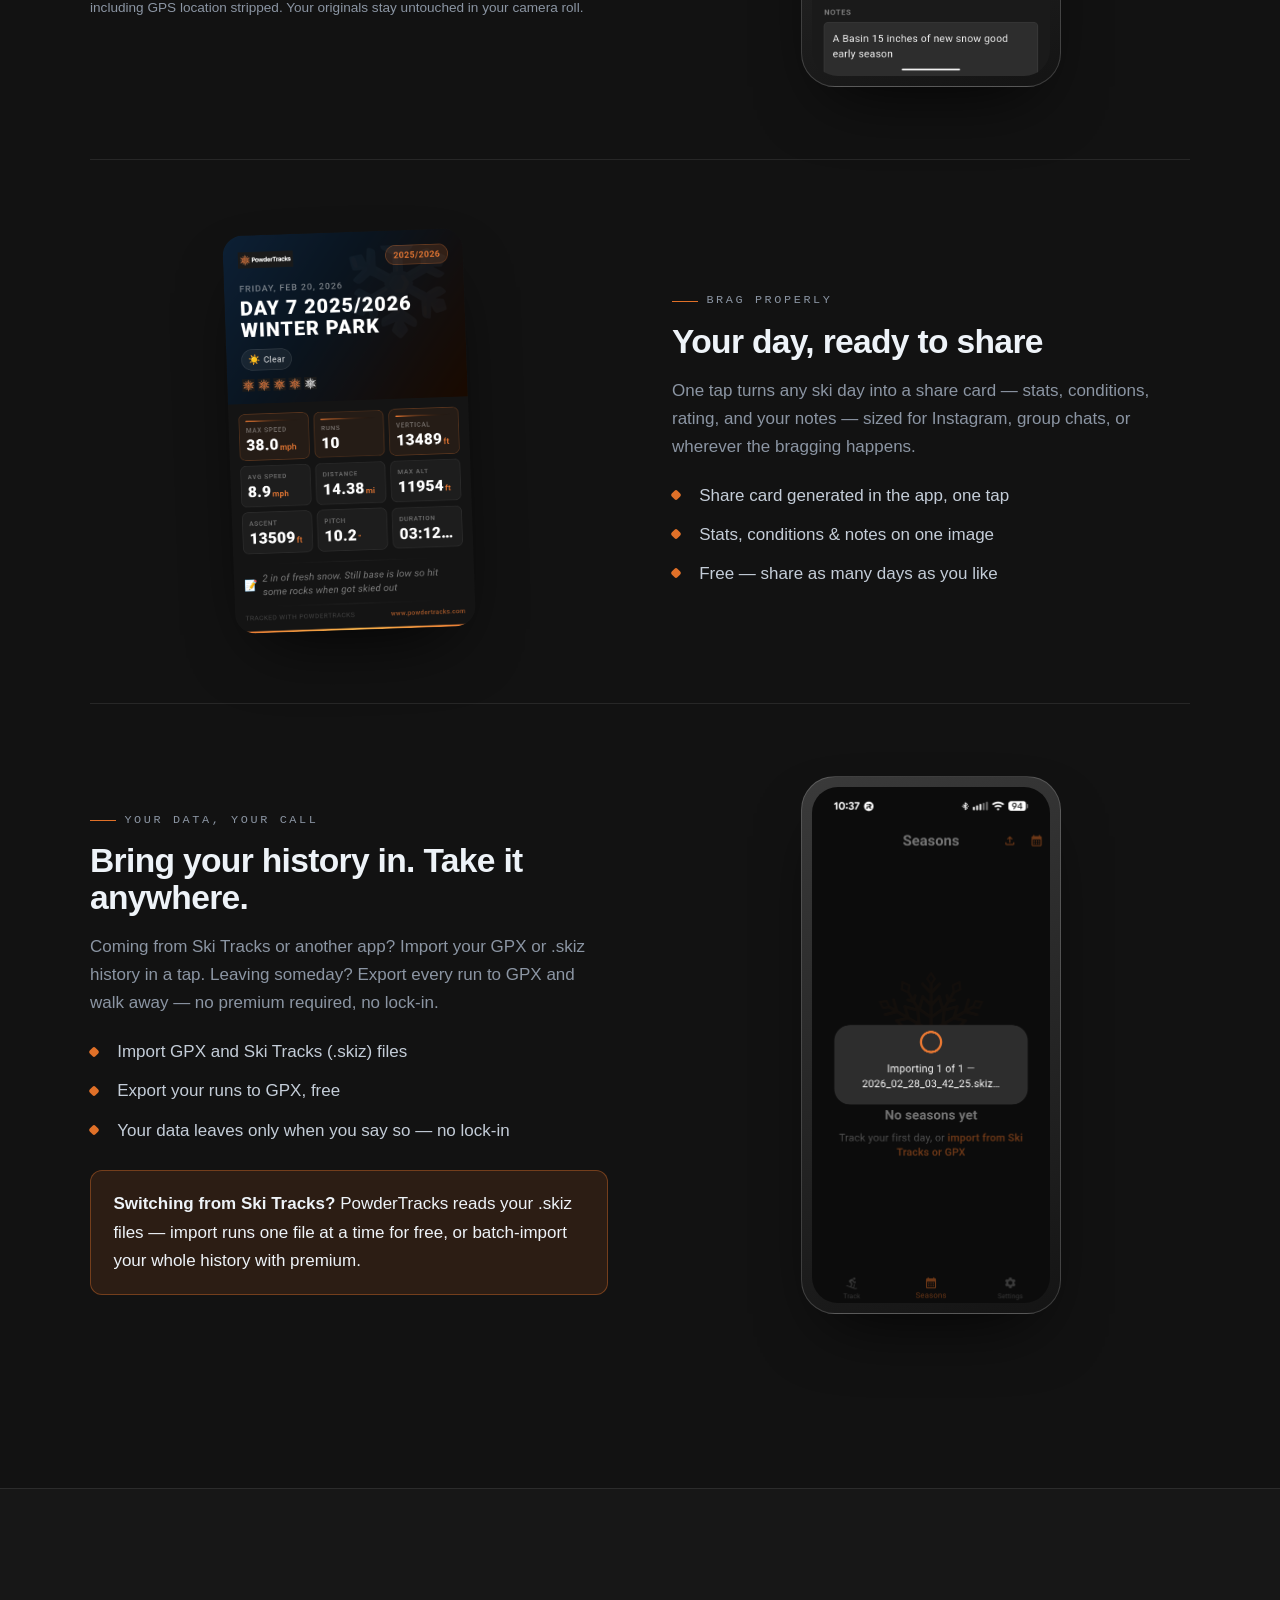
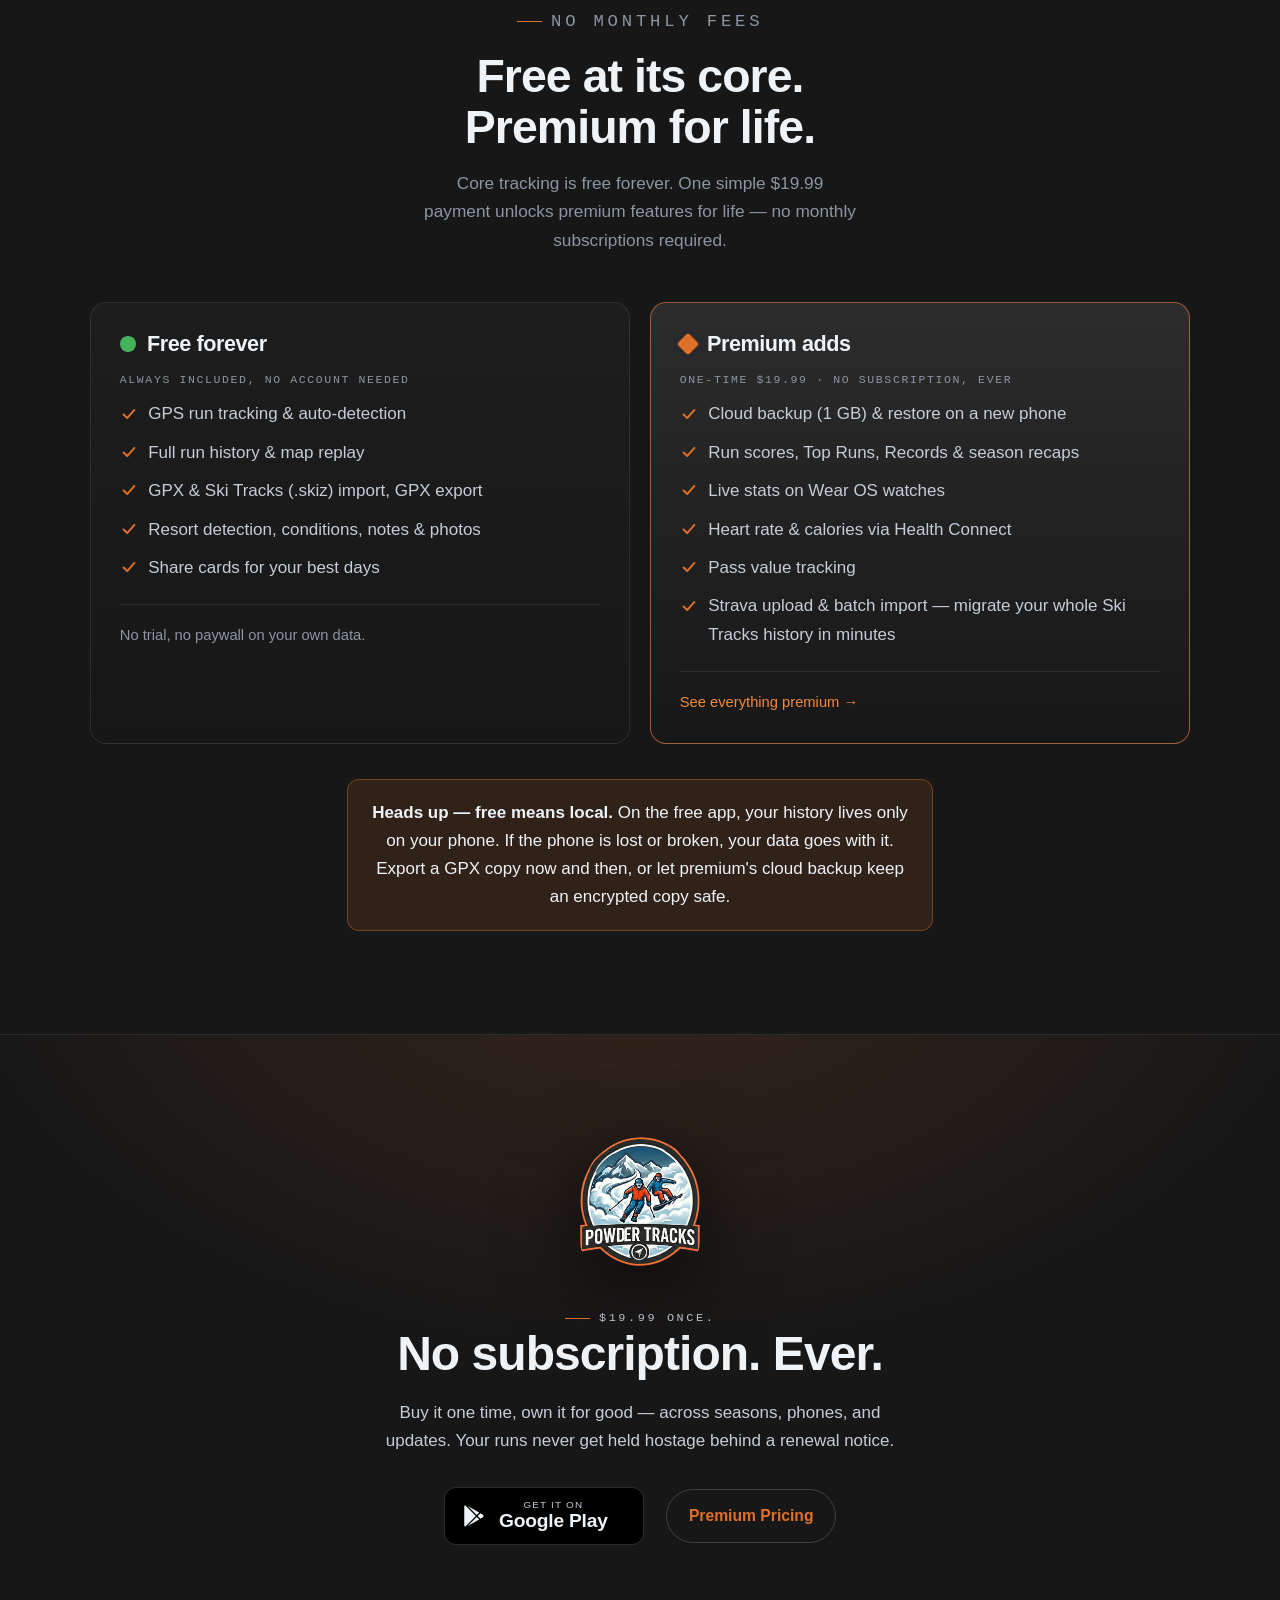
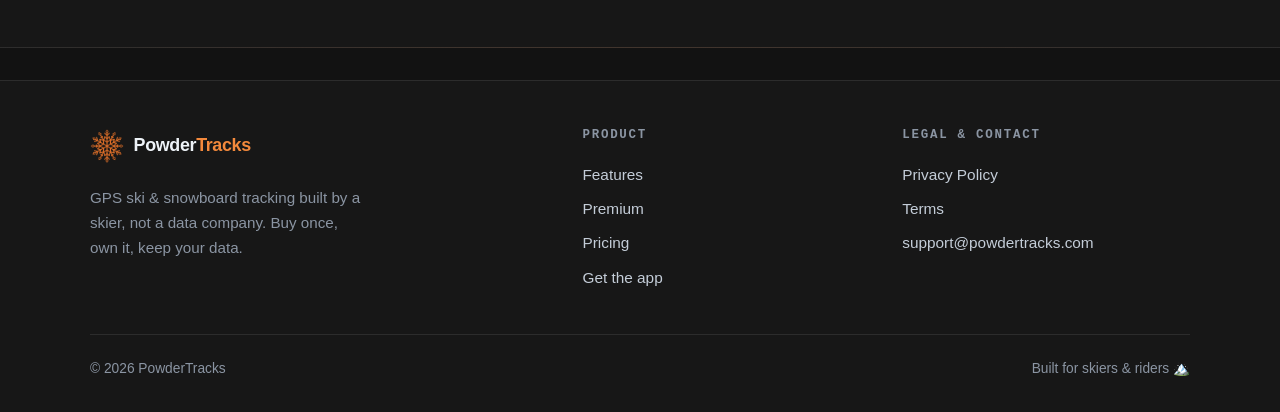
==== commit 87929690: "feat: wire in free single_skiz_import screenshot (last placeholder) - home 'Bring your history in' f" ====
--- a/index.html
+++ b/index.html
@@ -203,9 +203,7 @@
           <div class="feature-media">
             <div class="phone">
               <div class="phone-screen">
-                <!-- TODO: drop in real 1179×2556 PNG at images/screenshots/free/import-export.png -->
-                <img src="images/screenshots/free/import-export.png" alt="PowderTracks import and export screen" width="1179" height="2556" loading="lazy">
-                <div class="ph-label" aria-hidden="true"><b>Screenshot</b><span>import-export.png</span>1179 × 2556</div>
+                <img src="images/screenshots/free/single_skiz_import.png" alt="PowderTracks import screen — bring your history in" width="1179" height="2556" loading="lazy">
               </div>
             </div>
           </div>
--- a/styles.css
+++ b/styles.css
@@ -465,6 +465,19 @@
   border-radius: 20px;
   box-shadow: 0 30px 70px -28px rgba(0, 0, 0, .9);
   transform: rotate(-2deg);
+}
+
+/* Round Wear OS watch face (not a phone frame) — circular with a bezel */
+.watch { display: grid; place-items: center; }
+.watch img {
+  width: min(210px, 58vw);
+  aspect-ratio: 1 / 1;
+  height: auto;
+  padding: 8px;
+  border-radius: 50%;
+  background: linear-gradient(160deg, #3a3a3a, #141414);
+  border: 1px solid var(--line-strong);
+  box-shadow: 0 24px 60px -24px rgba(0, 0, 0, .9);
 }
 
 /* Free vs Premium ------------------------------------------------ */
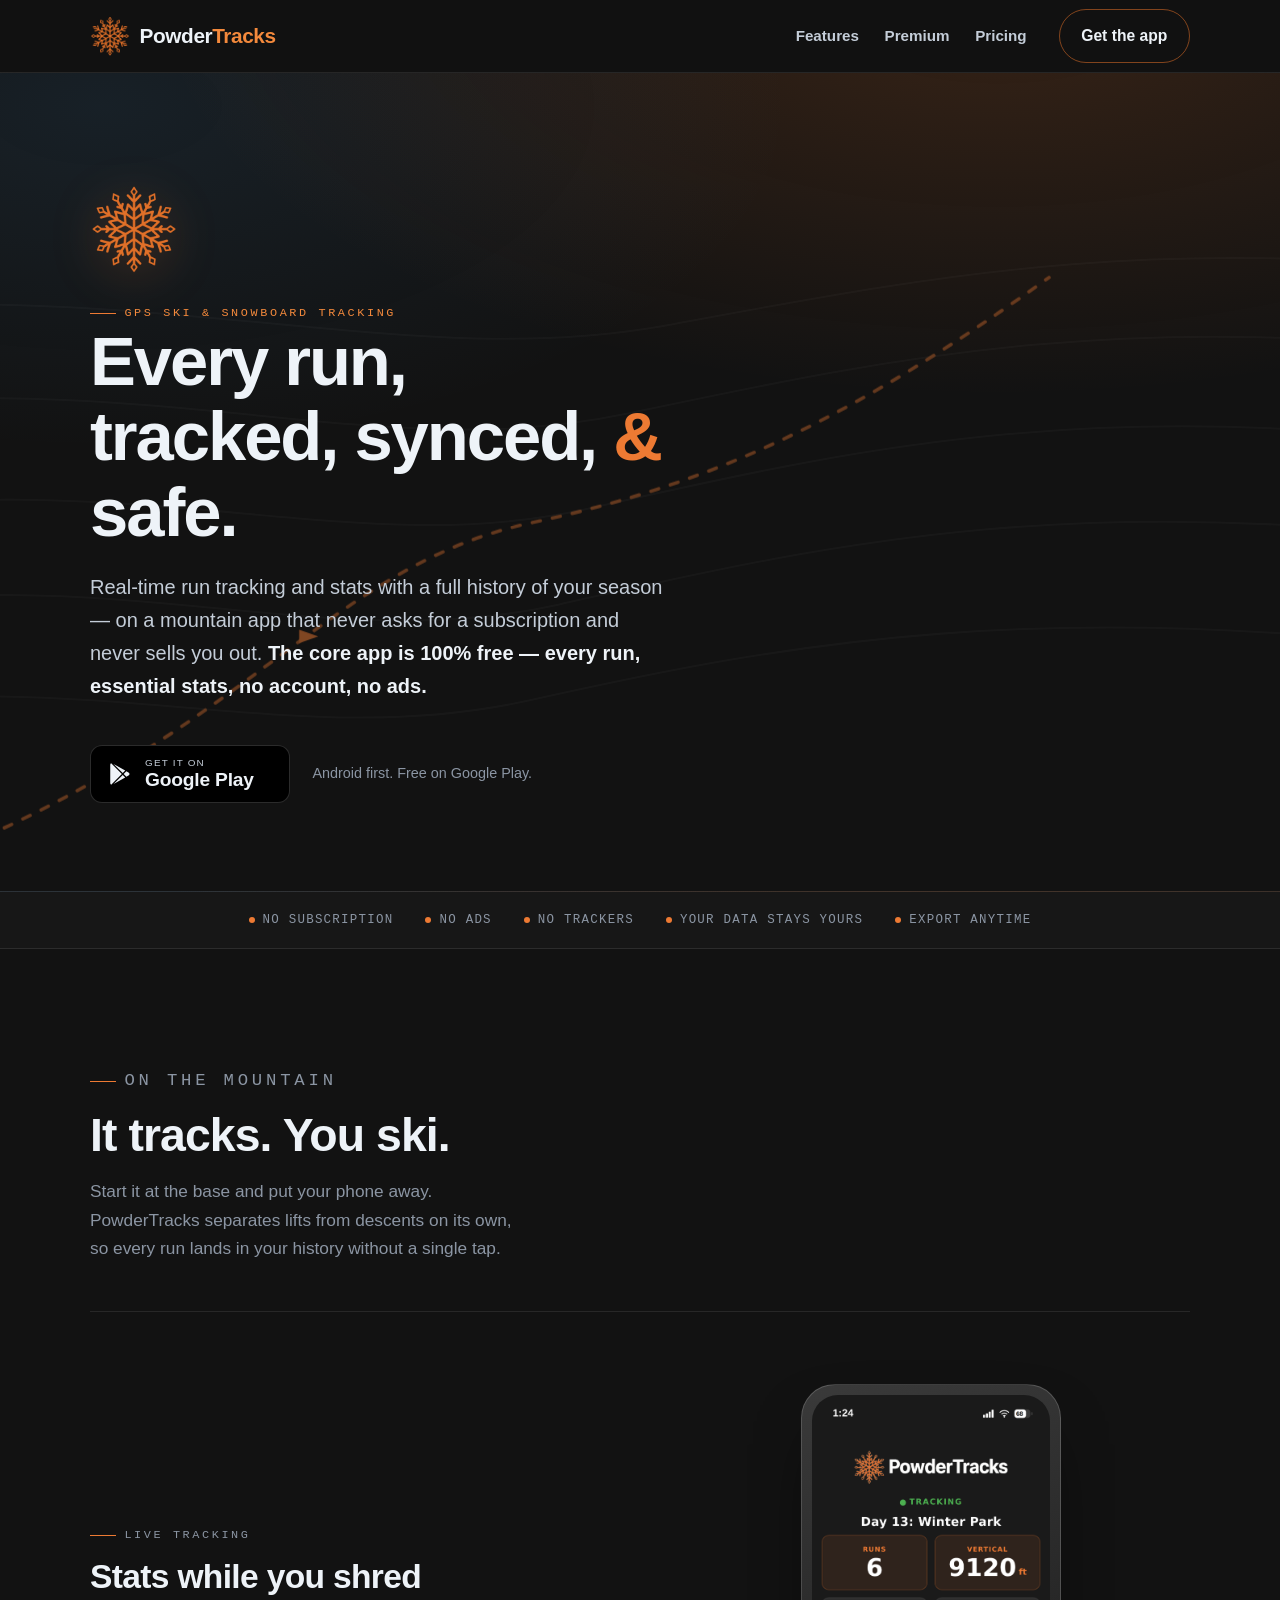
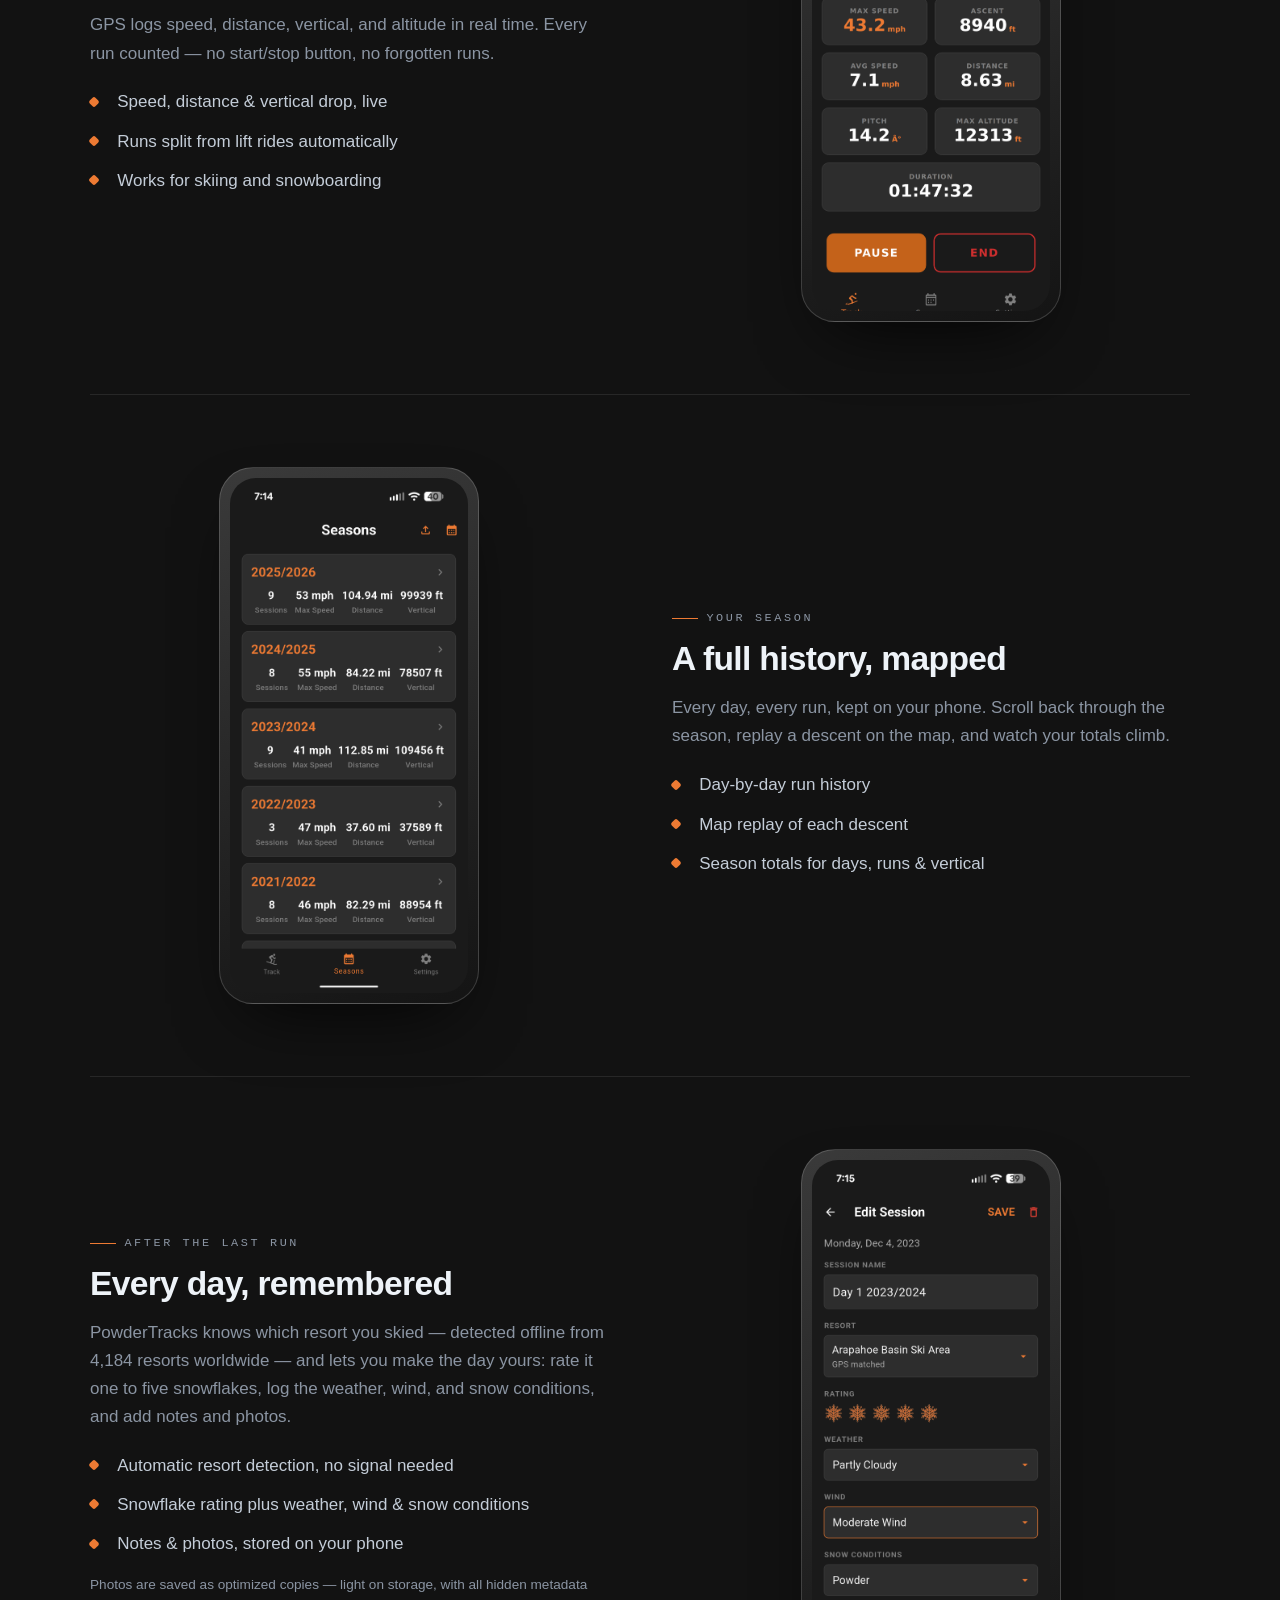
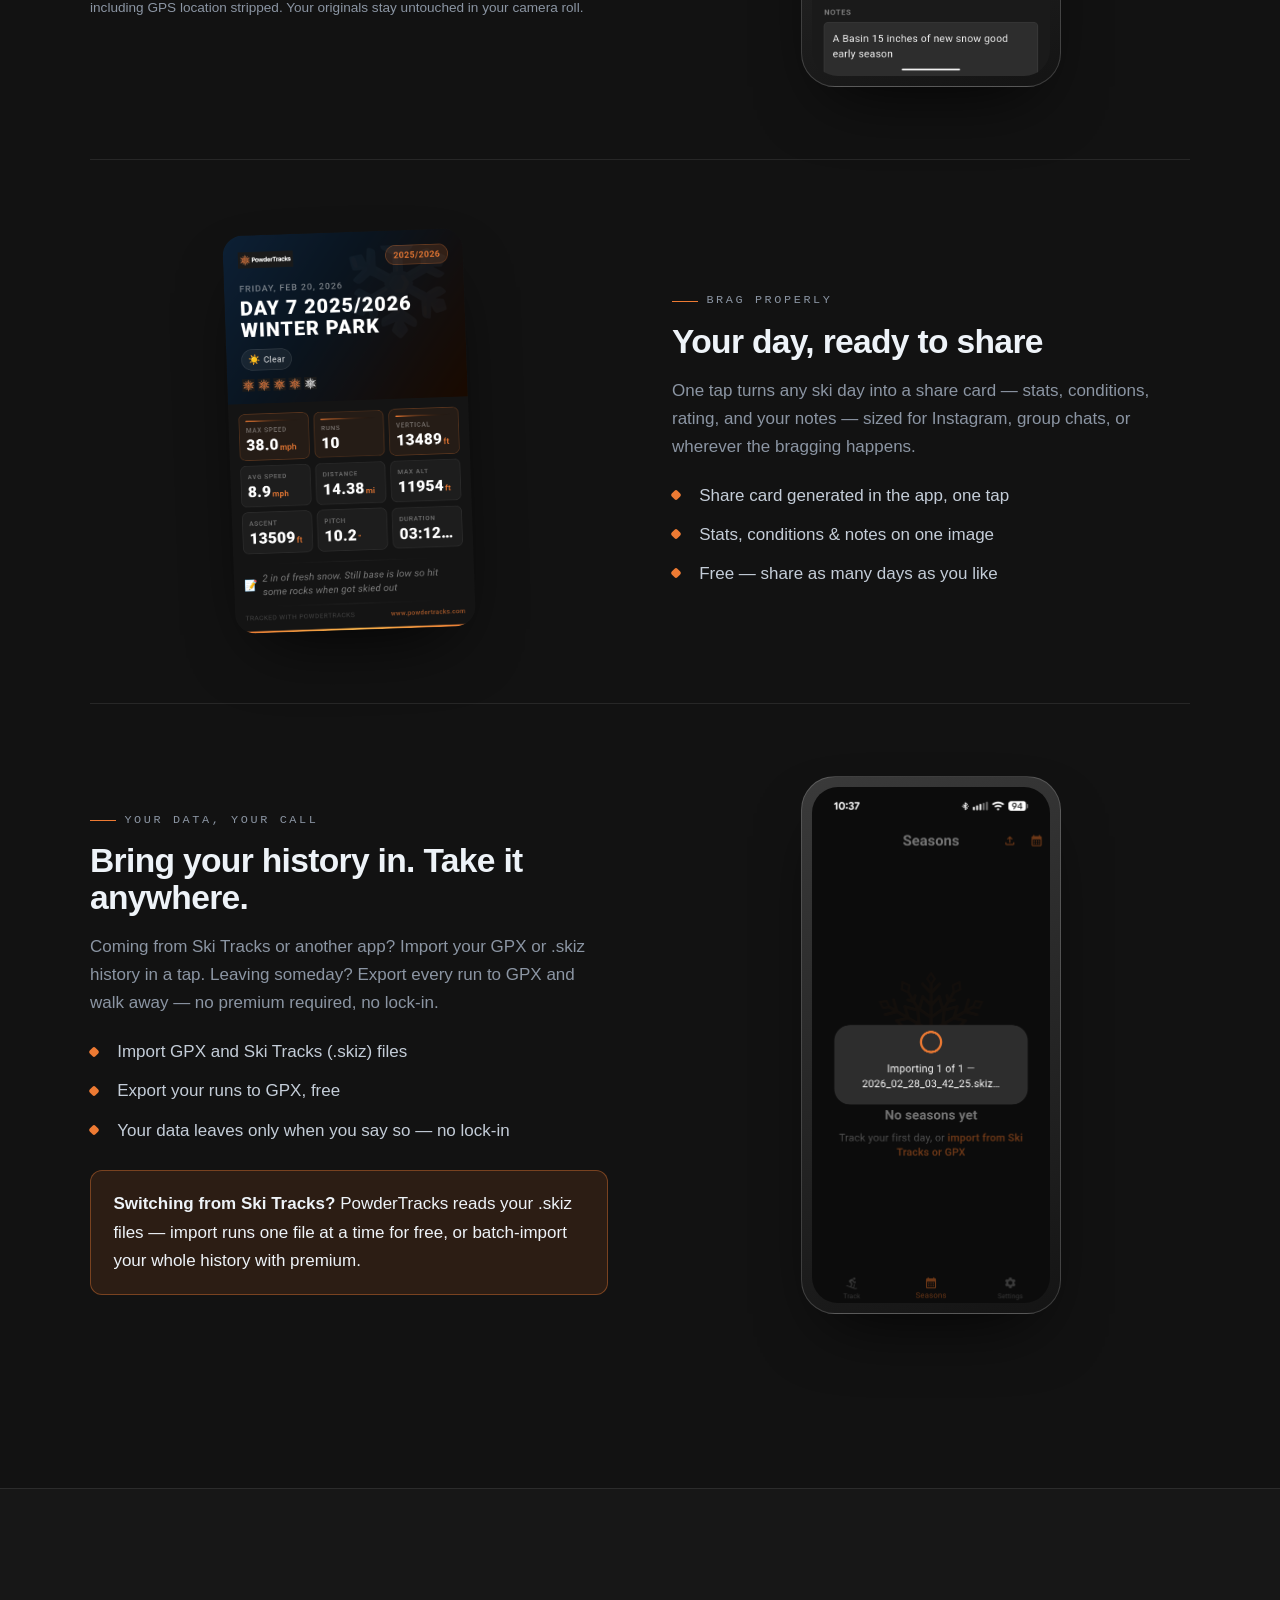
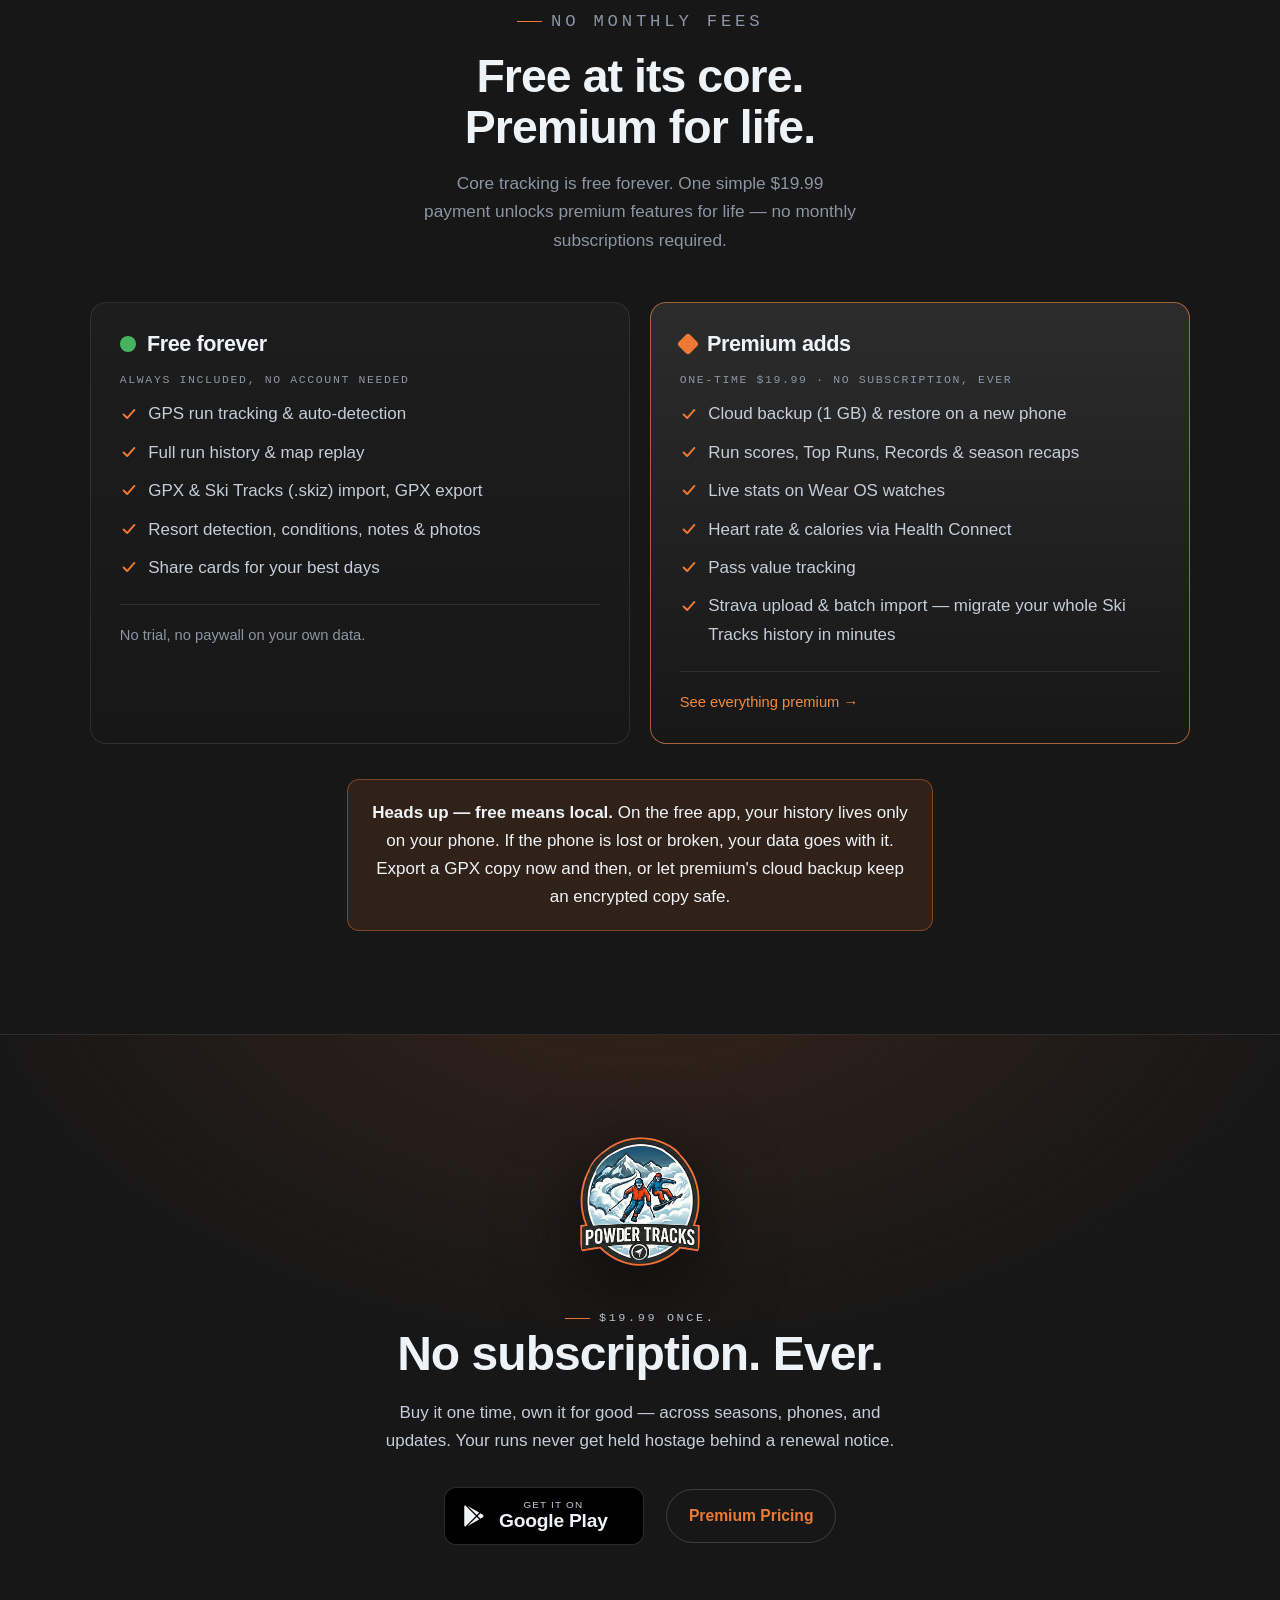
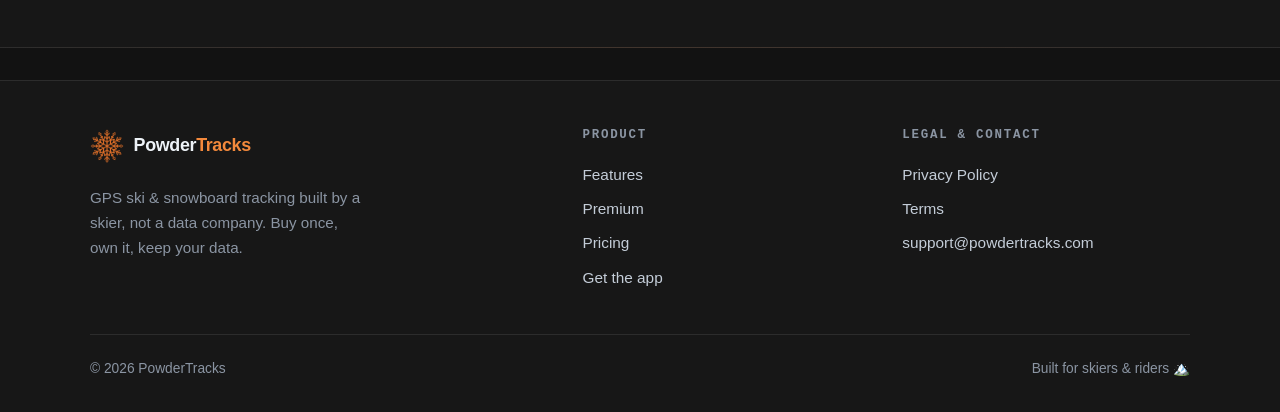
==== commit e2a8bd88: "change #E07028 → #ED7A33 in the website repo's CLAUDE.md and anywhere it appears in the CSS." ====
--- a/index.html
+++ b/index.html
@@ -45,18 +45,18 @@
           <path d="M-50 250 C 240 210 400 290 590 250 S 960 170 1250 210"/>
           <path d="M-50 175 C 260 150 430 220 620 185 S 980 115 1250 150"/>
         </g>
-        <path class="trail" d="M120 560 C 320 470 380 360 520 330 S 760 250 900 150" fill="none" stroke="#e07028" stroke-opacity="0.75" stroke-width="2.5" stroke-dasharray="6 9" stroke-linecap="round"/>
-        <circle cx="120" cy="560" r="5" fill="#e07028"/>
+        <path class="trail" d="M120 560 C 320 470 380 360 520 330 S 760 250 900 150" fill="none" stroke="#ed7a33" stroke-opacity="0.75" stroke-width="2.5" stroke-dasharray="6 9" stroke-linecap="round"/>
+        <circle cx="120" cy="560" r="5" fill="#ed7a33"/>
         <!-- Marker rides DOWNHILL from summit (900,150) to base (120,560): keyPoints 1;0 reverses the path.
              Triangle points +x locally; a fixed rotate=150 aims it down-slope (down and to the left) the whole way. -->
-        <path id="marker" d="M9 0 L-5 5 L-5 -5 Z" fill="#e07028" opacity="0">
+        <path id="marker" d="M9 0 L-5 5 L-5 -5 Z" fill="#ed7a33" opacity="0">
           <animateMotion dur="2.4s" begin="0.5s" fill="freeze" rotate="150"
             keyPoints="1;0" keyTimes="0;1" calcMode="linear"
             path="M120 560 C 320 470 380 360 520 330 S 760 250 900 150"/>
           <set attributeName="opacity" to="1" begin="0.5s" fill="freeze"/>
         </path>
         <!-- Static fallback shown only under prefers-reduced-motion, resting at the base, same down-slope aim -->
-        <path class="marker-static" d="M9 0 L-5 5 L-5 -5 Z" transform="translate(120 560) rotate(150)" fill="#e07028"/>
+        <path class="marker-static" d="M9 0 L-5 5 L-5 -5 Z" transform="translate(120 560) rotate(150)" fill="#ed7a33"/>
       </svg>
 
       <div class="snow" aria-hidden="true"><i></i><i></i><i></i><i></i><i></i><i></i><i></i><i></i><i></i><i></i><i></i><i></i><i></i><i></i></div>
--- a/styles.css
+++ b/styles.css
@@ -1,5 +1,5 @@
 /* PowderTracks marketing site
-   Dark theme · brand orange #E07028 · mobile-first · no external requests
+   Dark theme · brand orange #ED7A33 · mobile-first · no external requests
    ------------------------------------------------------------------ */
 
 *,
@@ -23,7 +23,7 @@
   --muted:      #8b95a3;
 
   /* Brand */
-  --orange:     #e07028;
+  --orange:     #ed7a33;
   --orange-2:   #f3893c;
   --orange-soft:rgba(224, 112, 40, .13);
 
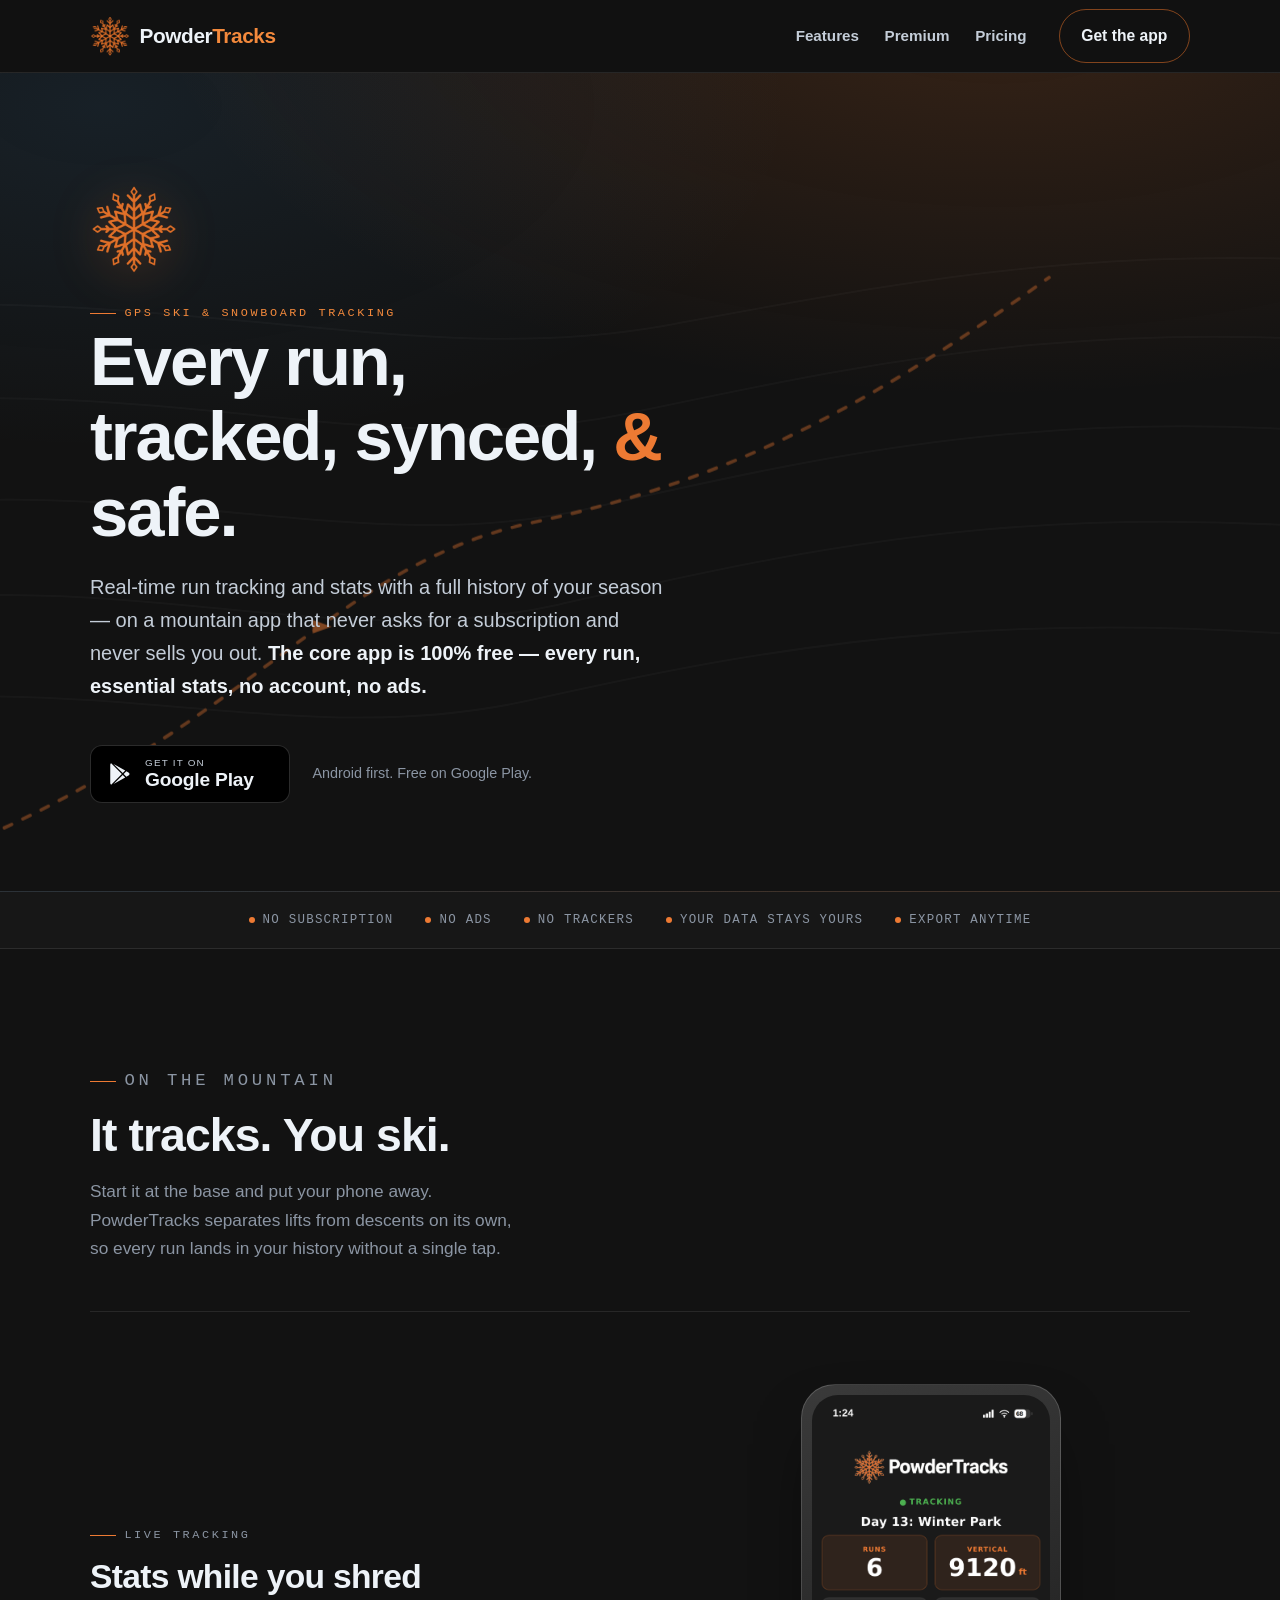
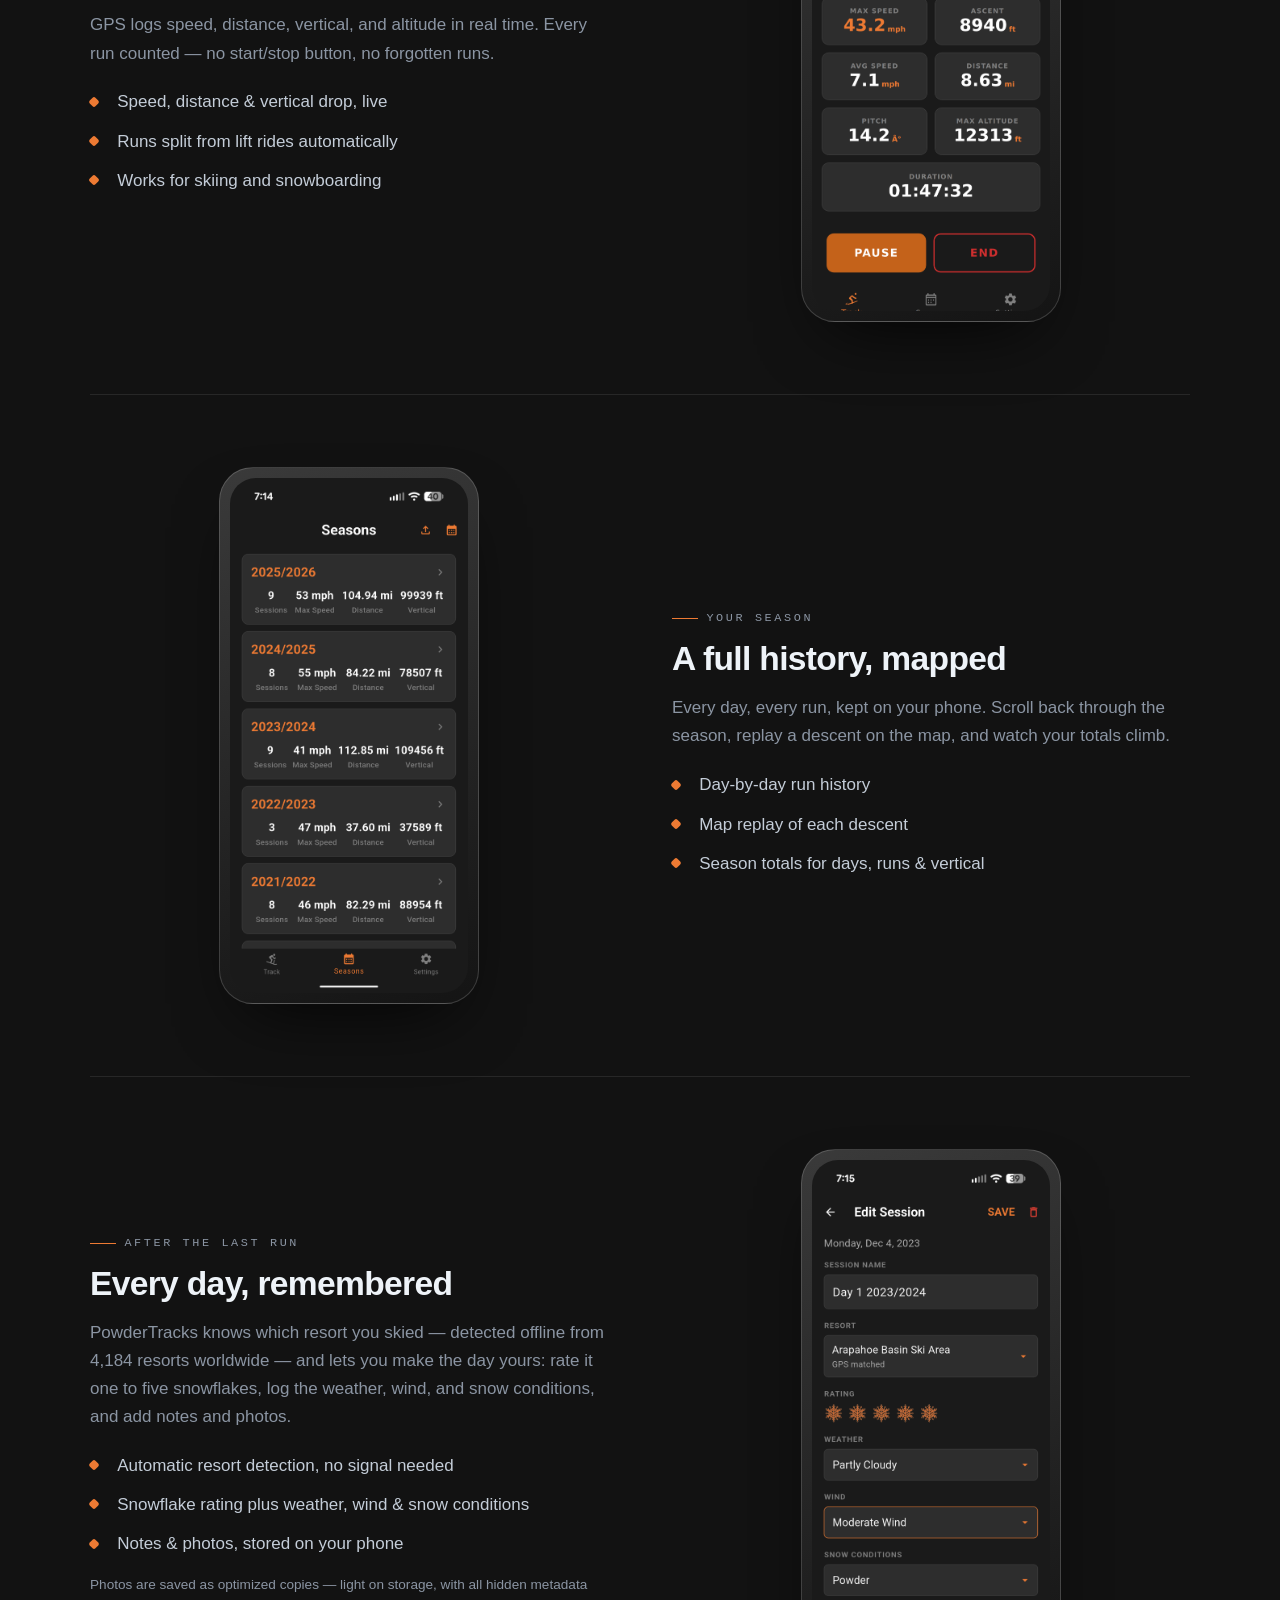
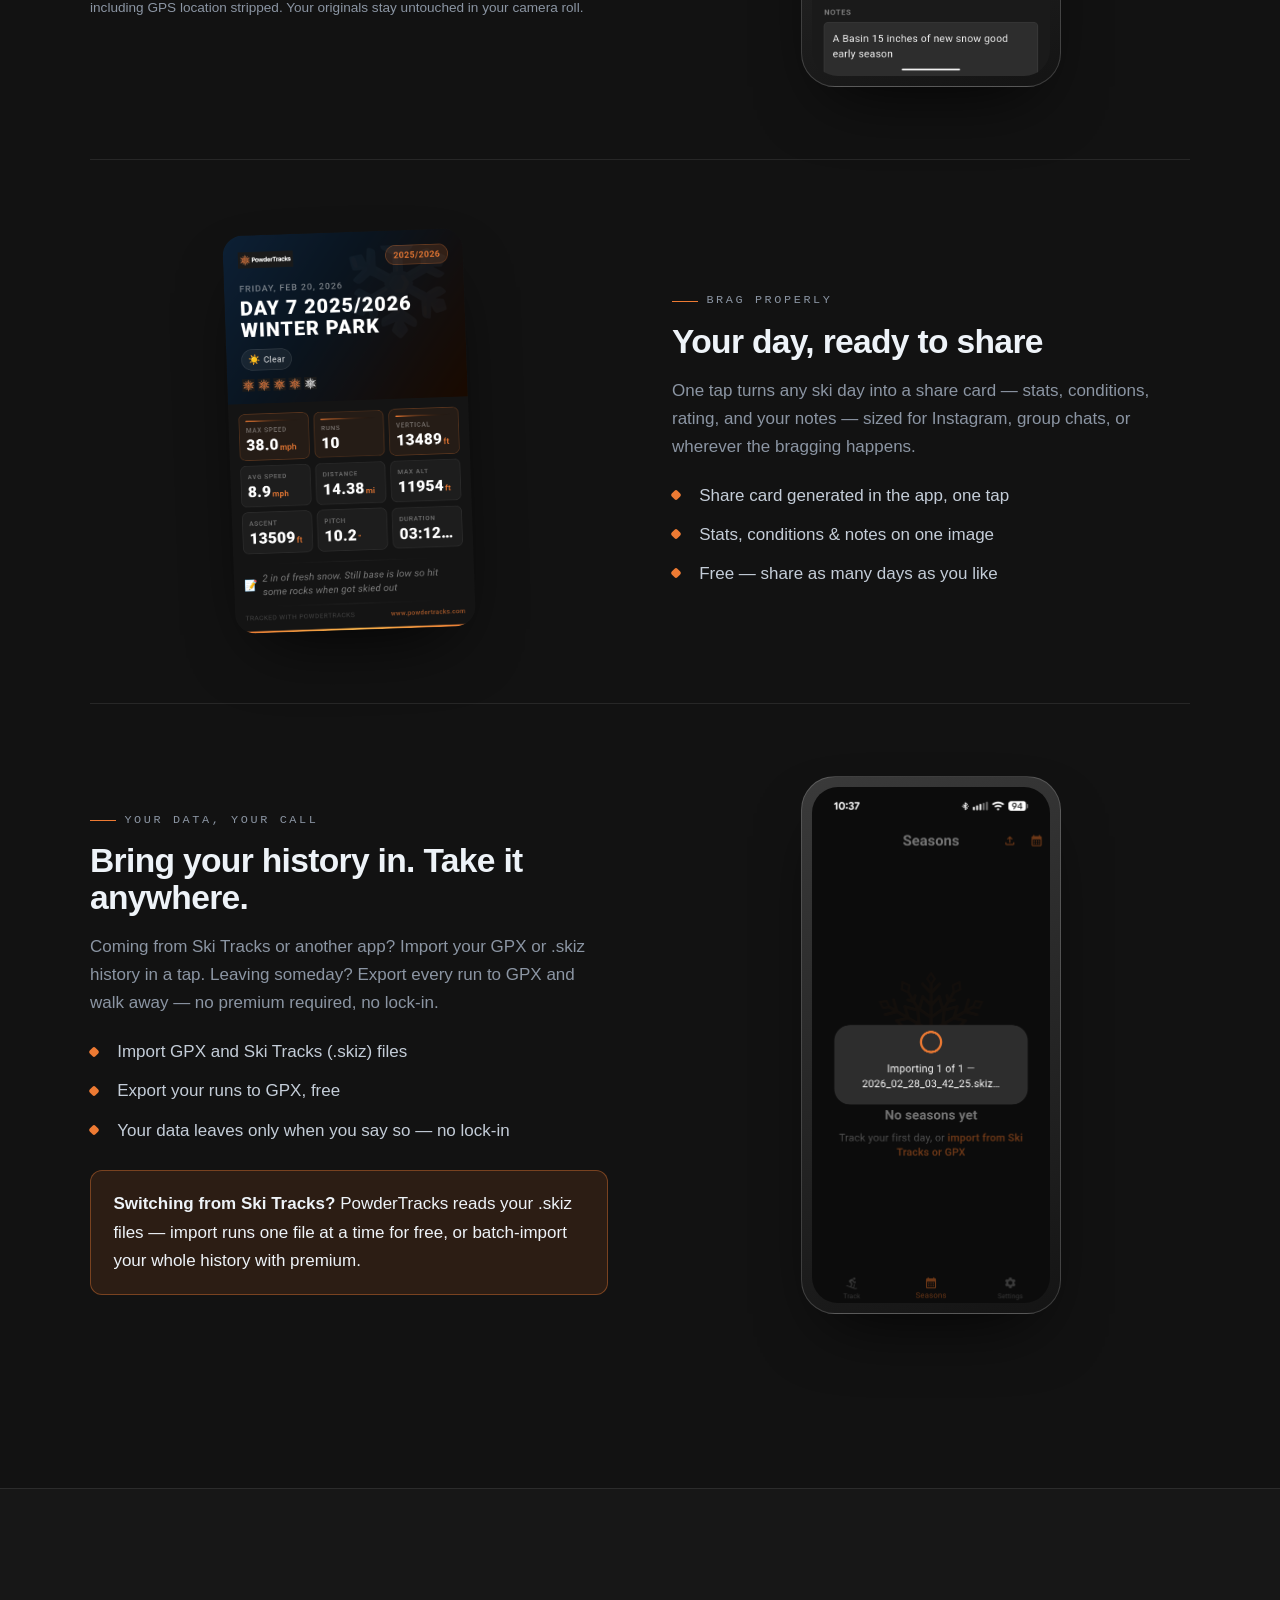
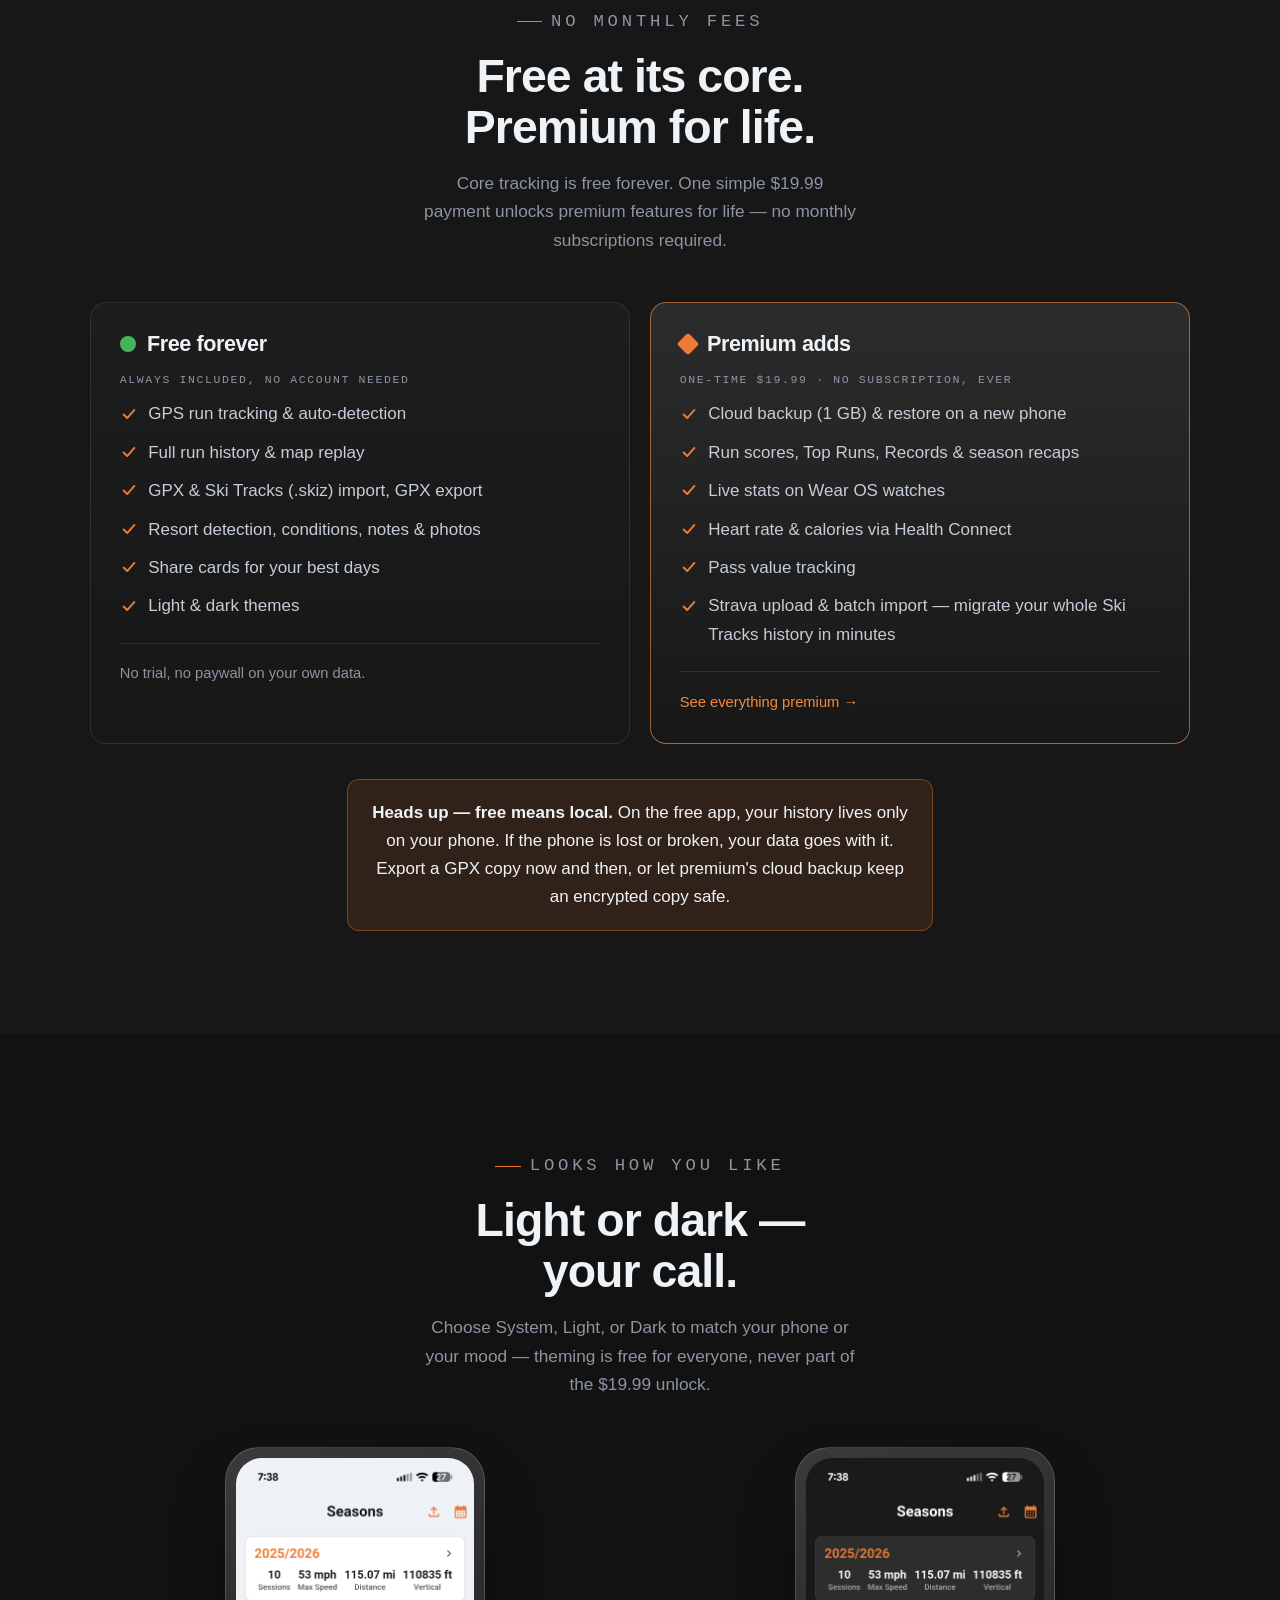
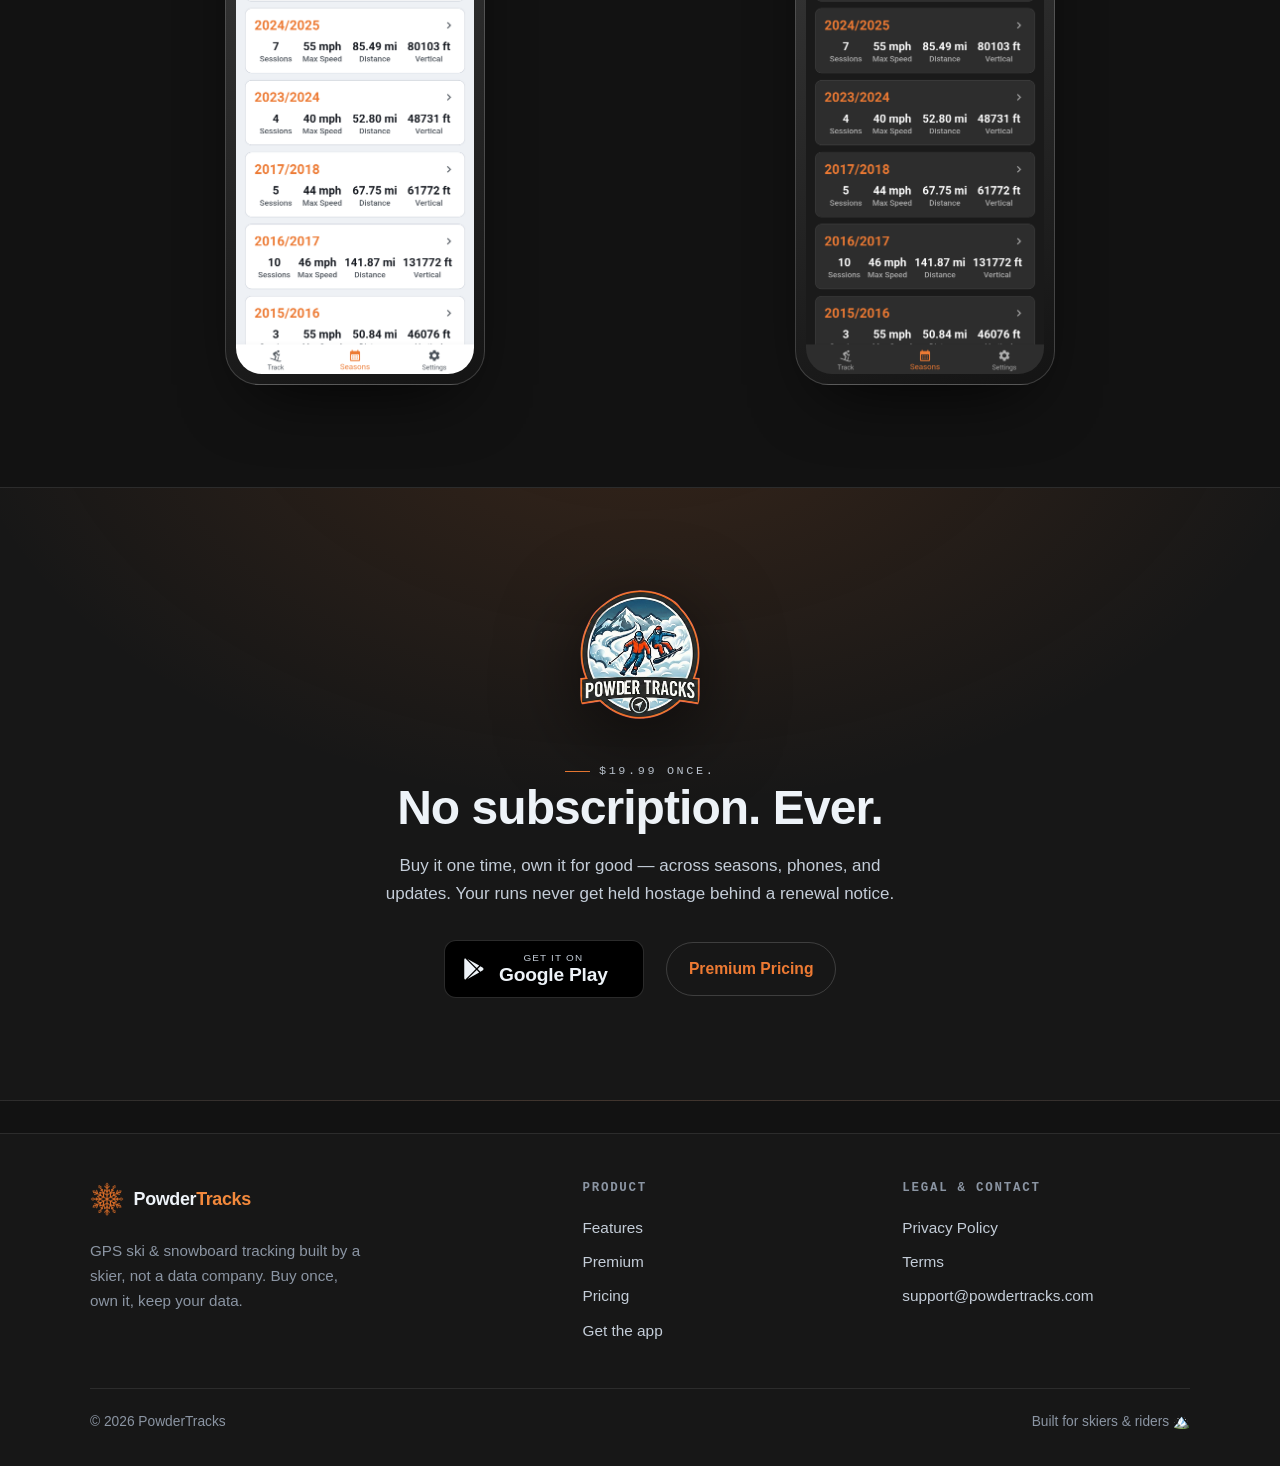
==== commit 1e6aeeac: "light/dark free theme" ====
--- a/index.html
+++ b/index.html
@@ -233,6 +233,7 @@
               <li><svg viewBox="0 0 20 20" fill="none" stroke="currentColor" stroke-width="2.2" stroke-linecap="round" stroke-linejoin="round" aria-hidden="true"><path d="M4 10.5l4 4 8-9"/></svg>GPX &amp; Ski Tracks (.skiz) import, GPX export</li>
               <li><svg viewBox="0 0 20 20" fill="none" stroke="currentColor" stroke-width="2.2" stroke-linecap="round" stroke-linejoin="round" aria-hidden="true"><path d="M4 10.5l4 4 8-9"/></svg>Resort detection, conditions, notes &amp; photos</li>
               <li><svg viewBox="0 0 20 20" fill="none" stroke="currentColor" stroke-width="2.2" stroke-linecap="round" stroke-linejoin="round" aria-hidden="true"><path d="M4 10.5l4 4 8-9"/></svg>Share cards for your best days</li>
+              <li><svg viewBox="0 0 20 20" fill="none" stroke="currentColor" stroke-width="2.2" stroke-linecap="round" stroke-linejoin="round" aria-hidden="true"><path d="M4 10.5l4 4 8-9"/></svg>Light &amp; dark themes</li>
             </ul>
             <p class="foot">No trial, no paywall on your own data.</p>
           </div>
@@ -257,6 +258,30 @@
 
         <div class="callout center" style="margin-top:2.2rem;max-width:62ch;">
           <p><strong>Heads up — free means local.</strong> On the free app, your history lives only on your phone. If the phone is lost or broken, your data goes with it. Export a GPX copy now and then, or let premium's cloud backup keep an encrypted copy safe.</p>
+        </div>
+      </div>
+    </section>
+
+    <!-- LIGHT / DARK THEMES (free) -->
+    <section class="section" id="themes">
+      <div class="wrap">
+        <div class="section-head center">
+          <p class="eyebrow" style="justify-content:center;">Looks how you like</p>
+          <h2>Light or dark — your call.</h2>
+          <p style="margin-inline:auto;">Choose System, Light, or Dark to match your phone or your mood — theming is free for everyone, never part of the $19.99 unlock.</p>
+        </div>
+
+        <div class="theme-pair">
+          <div class="phone">
+            <div class="phone-screen">
+              <img src="images/screenshots/free/light_theme_season.png" alt="PowderTracks Seasons screen in light theme" width="1179" height="2556" loading="lazy">
+            </div>
+          </div>
+          <div class="phone">
+            <div class="phone-screen">
+              <img src="images/screenshots/free/dark_theme_season.png" alt="PowderTracks Seasons screen in dark theme" width="1179" height="2556" loading="lazy">
+            </div>
+          </div>
         </div>
       </div>
     </section>
--- a/styles.css
+++ b/styles.css
@@ -478,6 +478,17 @@
   background: linear-gradient(160deg, #3a3a3a, #141414);
   border: 1px solid var(--line-strong);
   box-shadow: 0 24px 60px -24px rgba(0, 0, 0, .9);
+}
+
+/* Light / dark theme pair — two phone frames, light left, dark right;
+   stacks (light first) on narrow screens. Reuses the .phone frame. */
+.theme-pair {
+  display: grid;
+  gap: clamp(1.25rem, 4vw, 2.5rem);
+  justify-items: center;
+}
+@media (min-width: 620px) {
+  .theme-pair { grid-template-columns: 1fr 1fr; align-items: start; }
 }
 
 /* Free vs Premium ------------------------------------------------ */
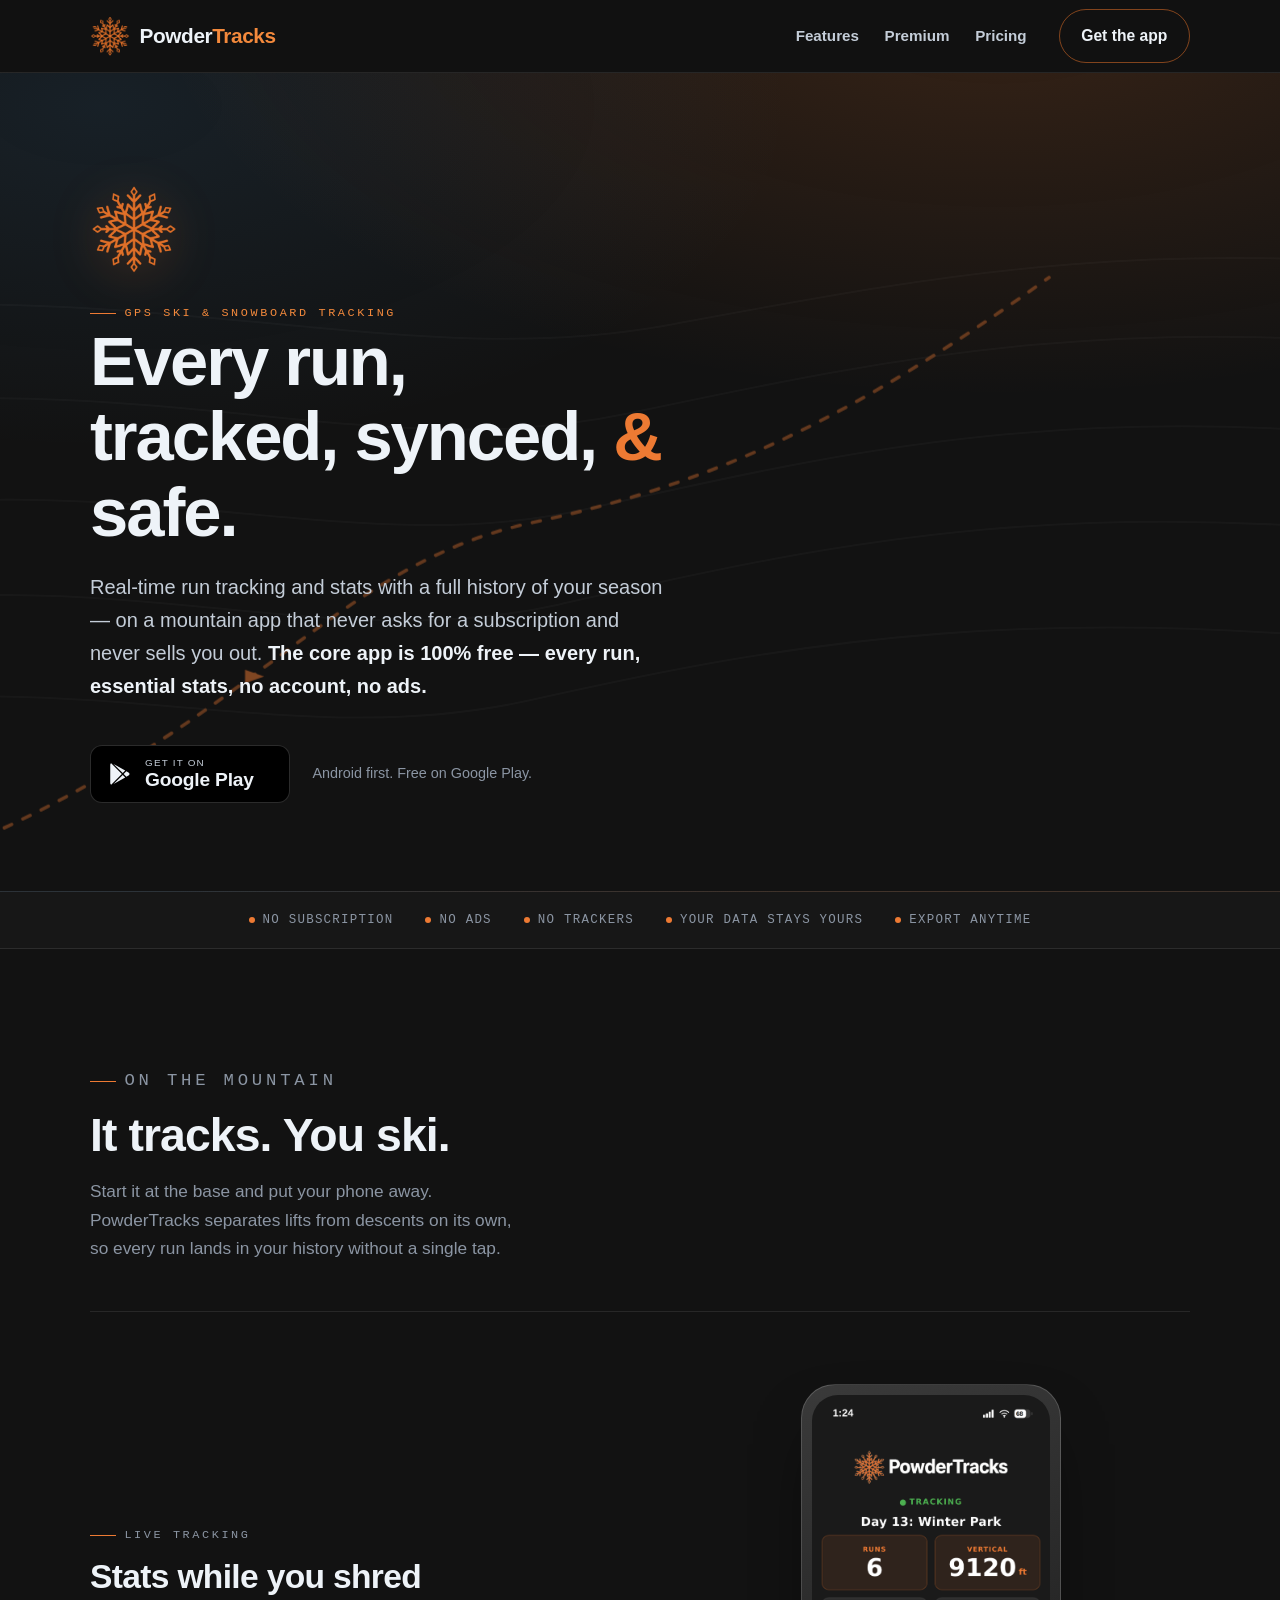
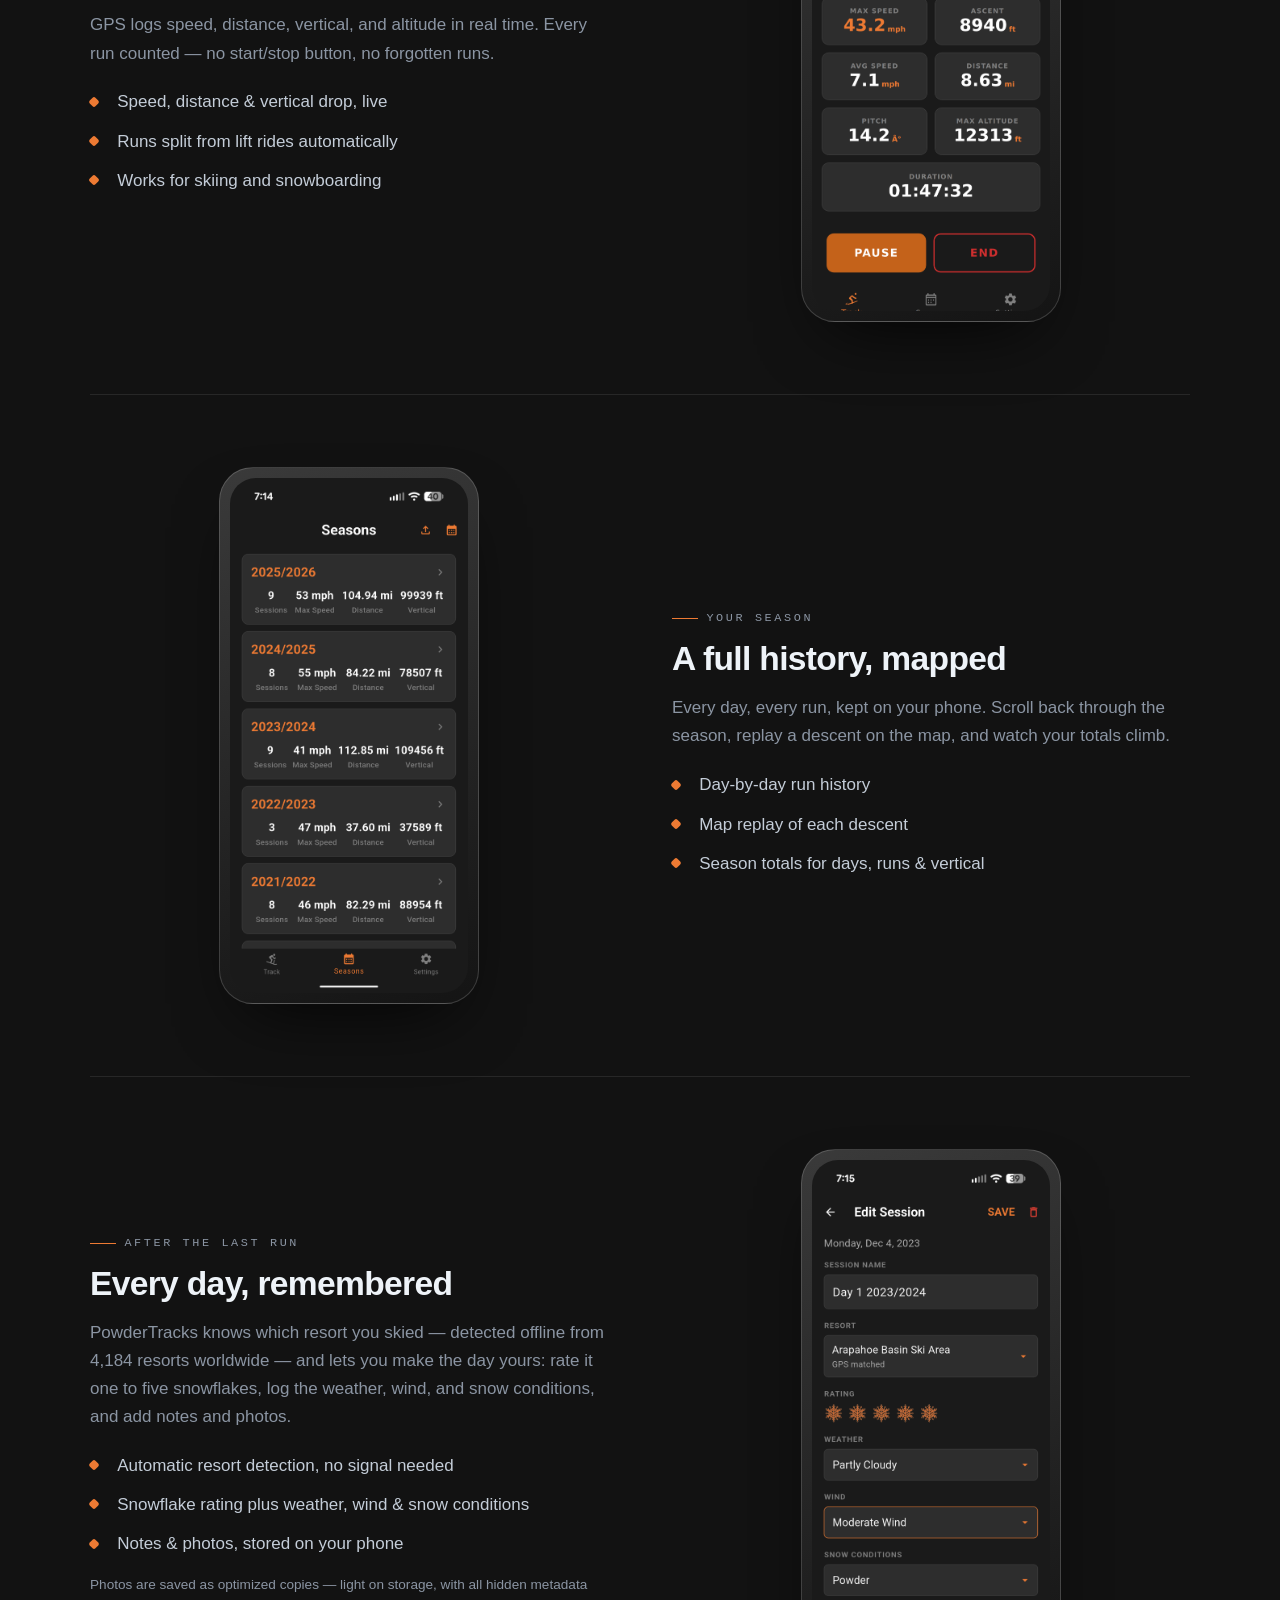
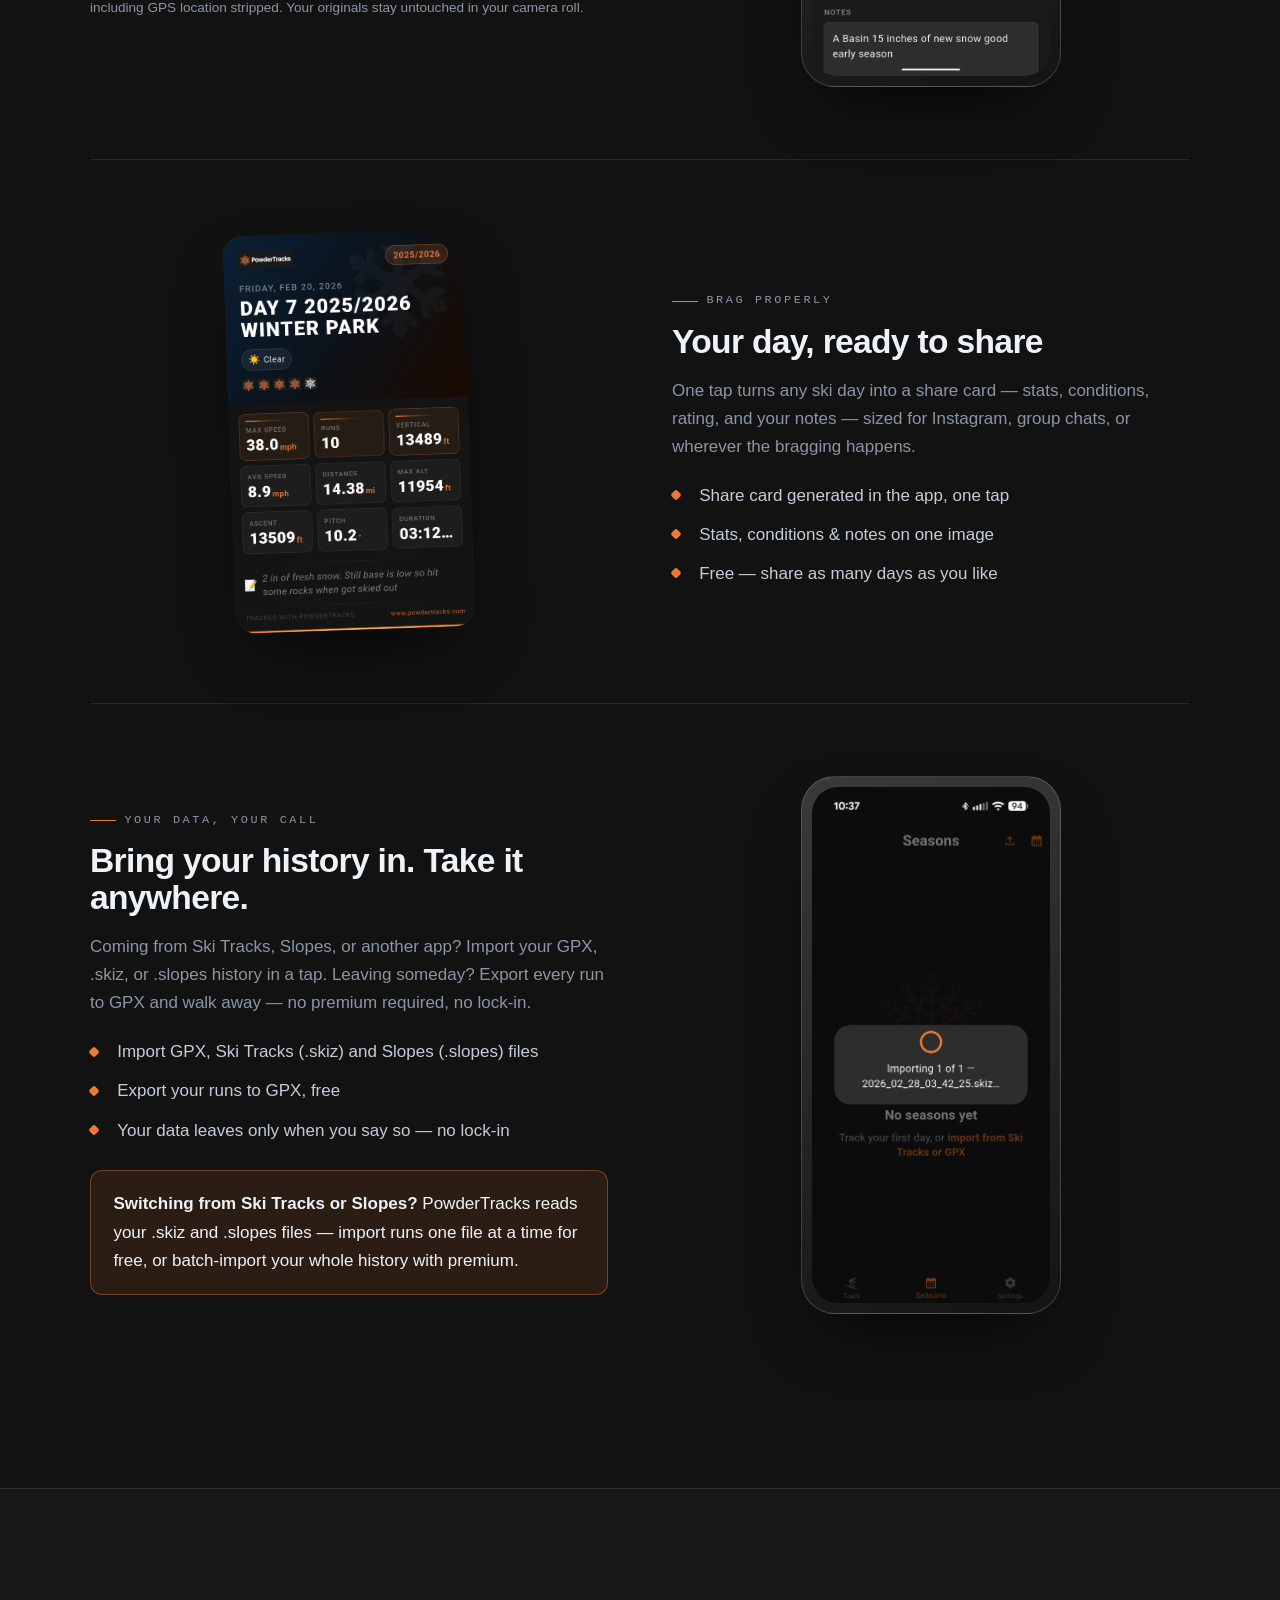
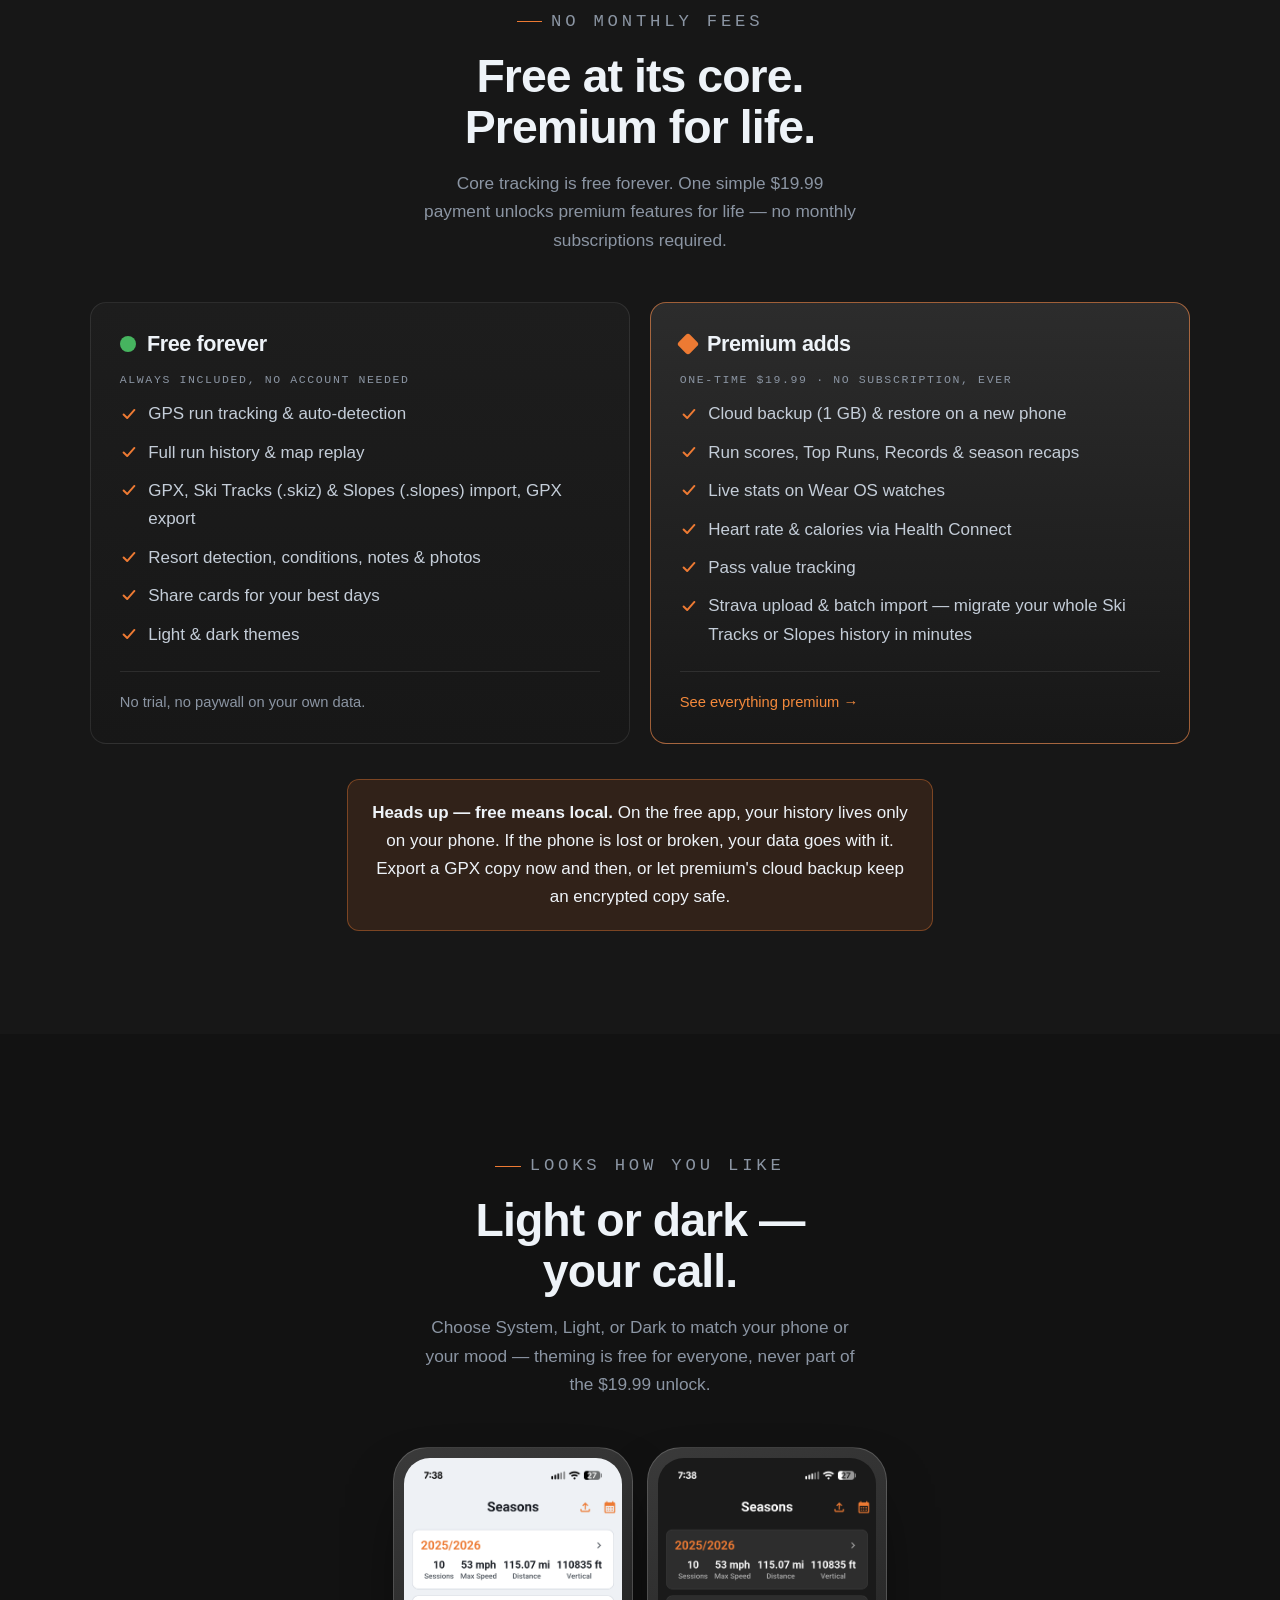
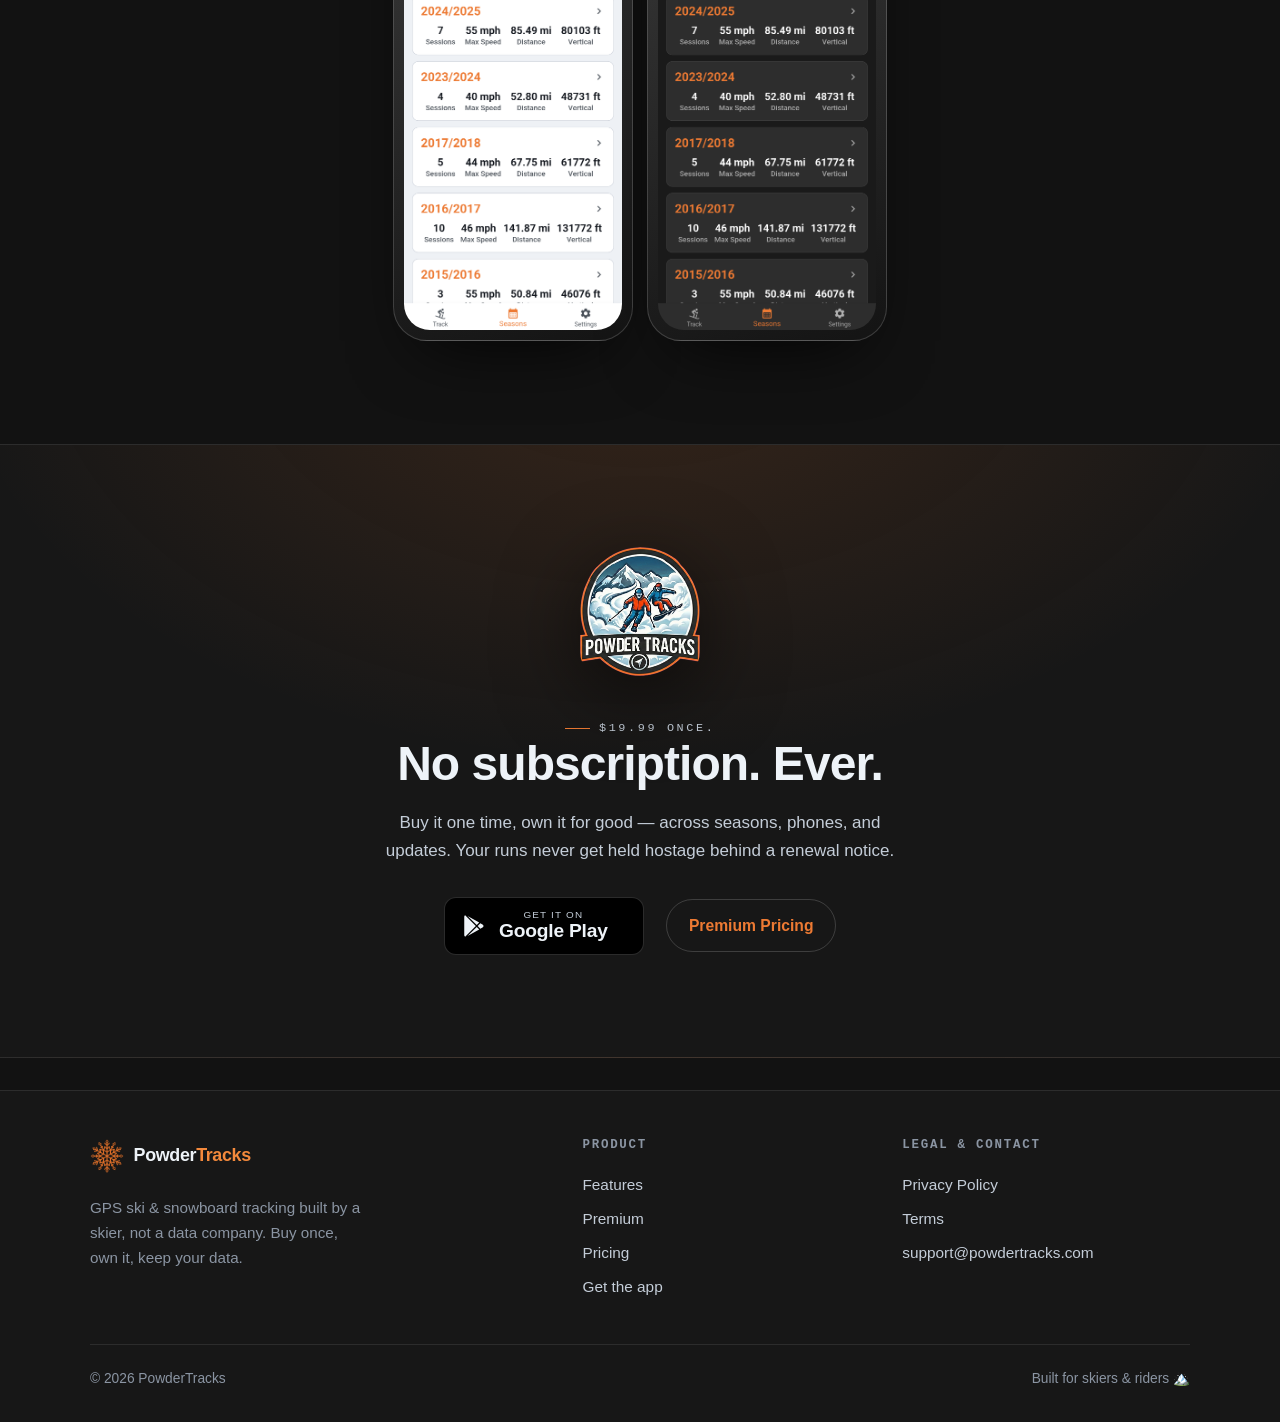
==== commit 36fb0759: "light/dark free theme; adding slopes" ====
--- a/index.html
+++ b/index.html
@@ -190,14 +190,14 @@
           <div class="feature-copy">
             <p class="eyebrow">Your data, your call</p>
             <h3>Bring your history in. Take it anywhere.</h3>
-            <p>Coming from Ski Tracks or another app? Import your GPX or .skiz history in a tap. Leaving someday? Export every run to GPX and walk away — no premium required, no lock-in.</p>
-            <ul class="feature-list">
-              <li>Import GPX and Ski Tracks (.skiz) files</li>
+            <p>Coming from Ski Tracks, Slopes, or another app? Import your GPX, .skiz, or .slopes history in a tap. Leaving someday? Export every run to GPX and walk away — no premium required, no lock-in.</p>
+            <ul class="feature-list">
+              <li>Import GPX, Ski Tracks (.skiz) and Slopes (.slopes) files</li>
               <li>Export your runs to GPX, free</li>
               <li>Your data leaves only when you say so — no lock-in</li>
             </ul>
             <div class="callout">
-              <p><strong>Switching from Ski Tracks?</strong> PowderTracks reads your .skiz files — import runs one file at a time for free, or batch-import your whole history with premium.</p>
+              <p><strong>Switching from Ski Tracks or Slopes?</strong> PowderTracks reads your .skiz and .slopes files — import runs one file at a time for free, or batch-import your whole history with premium.</p>
             </div>
           </div>
           <div class="feature-media">
@@ -230,7 +230,7 @@
             <ul>
               <li><svg viewBox="0 0 20 20" fill="none" stroke="currentColor" stroke-width="2.2" stroke-linecap="round" stroke-linejoin="round" aria-hidden="true"><path d="M4 10.5l4 4 8-9"/></svg>GPS run tracking &amp; auto-detection</li>
               <li><svg viewBox="0 0 20 20" fill="none" stroke="currentColor" stroke-width="2.2" stroke-linecap="round" stroke-linejoin="round" aria-hidden="true"><path d="M4 10.5l4 4 8-9"/></svg>Full run history &amp; map replay</li>
-              <li><svg viewBox="0 0 20 20" fill="none" stroke="currentColor" stroke-width="2.2" stroke-linecap="round" stroke-linejoin="round" aria-hidden="true"><path d="M4 10.5l4 4 8-9"/></svg>GPX &amp; Ski Tracks (.skiz) import, GPX export</li>
+              <li><svg viewBox="0 0 20 20" fill="none" stroke="currentColor" stroke-width="2.2" stroke-linecap="round" stroke-linejoin="round" aria-hidden="true"><path d="M4 10.5l4 4 8-9"/></svg>GPX, Ski Tracks (.skiz) &amp; Slopes (.slopes) import, GPX export</li>
               <li><svg viewBox="0 0 20 20" fill="none" stroke="currentColor" stroke-width="2.2" stroke-linecap="round" stroke-linejoin="round" aria-hidden="true"><path d="M4 10.5l4 4 8-9"/></svg>Resort detection, conditions, notes &amp; photos</li>
               <li><svg viewBox="0 0 20 20" fill="none" stroke="currentColor" stroke-width="2.2" stroke-linecap="round" stroke-linejoin="round" aria-hidden="true"><path d="M4 10.5l4 4 8-9"/></svg>Share cards for your best days</li>
               <li><svg viewBox="0 0 20 20" fill="none" stroke="currentColor" stroke-width="2.2" stroke-linecap="round" stroke-linejoin="round" aria-hidden="true"><path d="M4 10.5l4 4 8-9"/></svg>Light &amp; dark themes</li>
@@ -250,7 +250,7 @@
               <li><svg viewBox="0 0 20 20" fill="none" stroke="currentColor" stroke-width="2.2" stroke-linecap="round" stroke-linejoin="round" aria-hidden="true"><path d="M4 10.5l4 4 8-9"/></svg>Live stats on Wear OS watches</li>
               <li><svg viewBox="0 0 20 20" fill="none" stroke="currentColor" stroke-width="2.2" stroke-linecap="round" stroke-linejoin="round" aria-hidden="true"><path d="M4 10.5l4 4 8-9"/></svg>Heart rate &amp; calories via Health Connect</li>
               <li><svg viewBox="0 0 20 20" fill="none" stroke="currentColor" stroke-width="2.2" stroke-linecap="round" stroke-linejoin="round" aria-hidden="true"><path d="M4 10.5l4 4 8-9"/></svg>Pass value tracking</li>
-              <li><svg viewBox="0 0 20 20" fill="none" stroke="currentColor" stroke-width="2.2" stroke-linecap="round" stroke-linejoin="round" aria-hidden="true"><path d="M4 10.5l4 4 8-9"/></svg>Strava upload &amp; batch import — migrate your whole Ski Tracks history in minutes</li>
+              <li><svg viewBox="0 0 20 20" fill="none" stroke="currentColor" stroke-width="2.2" stroke-linecap="round" stroke-linejoin="round" aria-hidden="true"><path d="M4 10.5l4 4 8-9"/></svg>Strava upload &amp; batch import — migrate your whole Ski Tracks or Slopes history in minutes</li>
             </ul>
             <p class="foot"><a href="premium.html">See everything premium →</a></p>
           </div>
--- a/styles.css
+++ b/styles.css
@@ -480,16 +480,17 @@
   box-shadow: 0 24px 60px -24px rgba(0, 0, 0, .9);
 }
 
-/* Light / dark theme pair — two phone frames, light left, dark right;
-   stacks (light first) on narrow screens. Reuses the .phone frame. */
+/* Light / dark theme pair — two phone frames side by side (light left,
+   dark right) at every width, with a little breathing room between.
+   Reuses the .phone frame; each shrinks to fit rather than stacking. */
 .theme-pair {
   display: grid;
-  gap: clamp(1.25rem, 4vw, 2.5rem);
-  justify-items: center;
-}
-@media (min-width: 620px) {
-  .theme-pair { grid-template-columns: 1fr 1fr; align-items: start; }
-}
+  grid-template-columns: repeat(2, minmax(0, 240px));
+  gap: clamp(.4rem, 1.5vw, .9rem);
+  align-items: start;
+  justify-content: center;
+}
+.theme-pair .phone { width: 100%; }
 
 /* Free vs Premium ------------------------------------------------ */
 .tiers {
